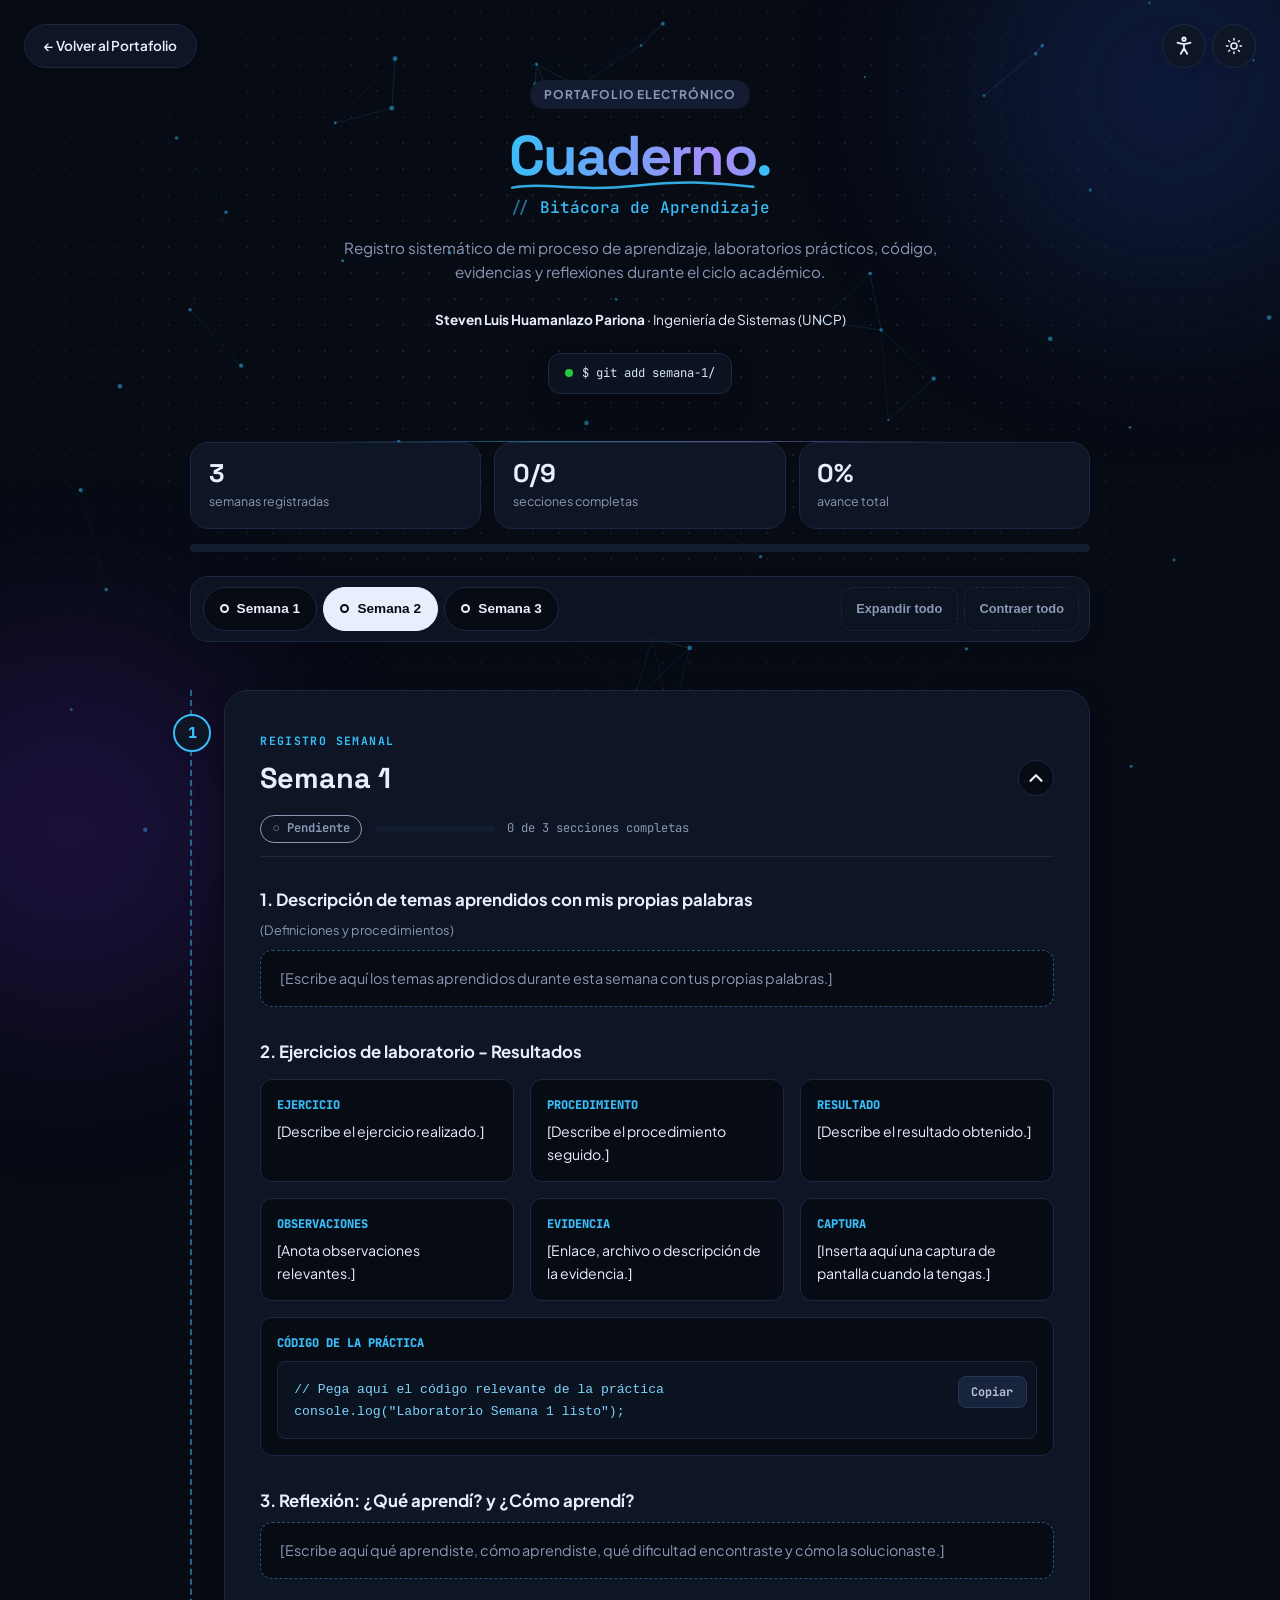
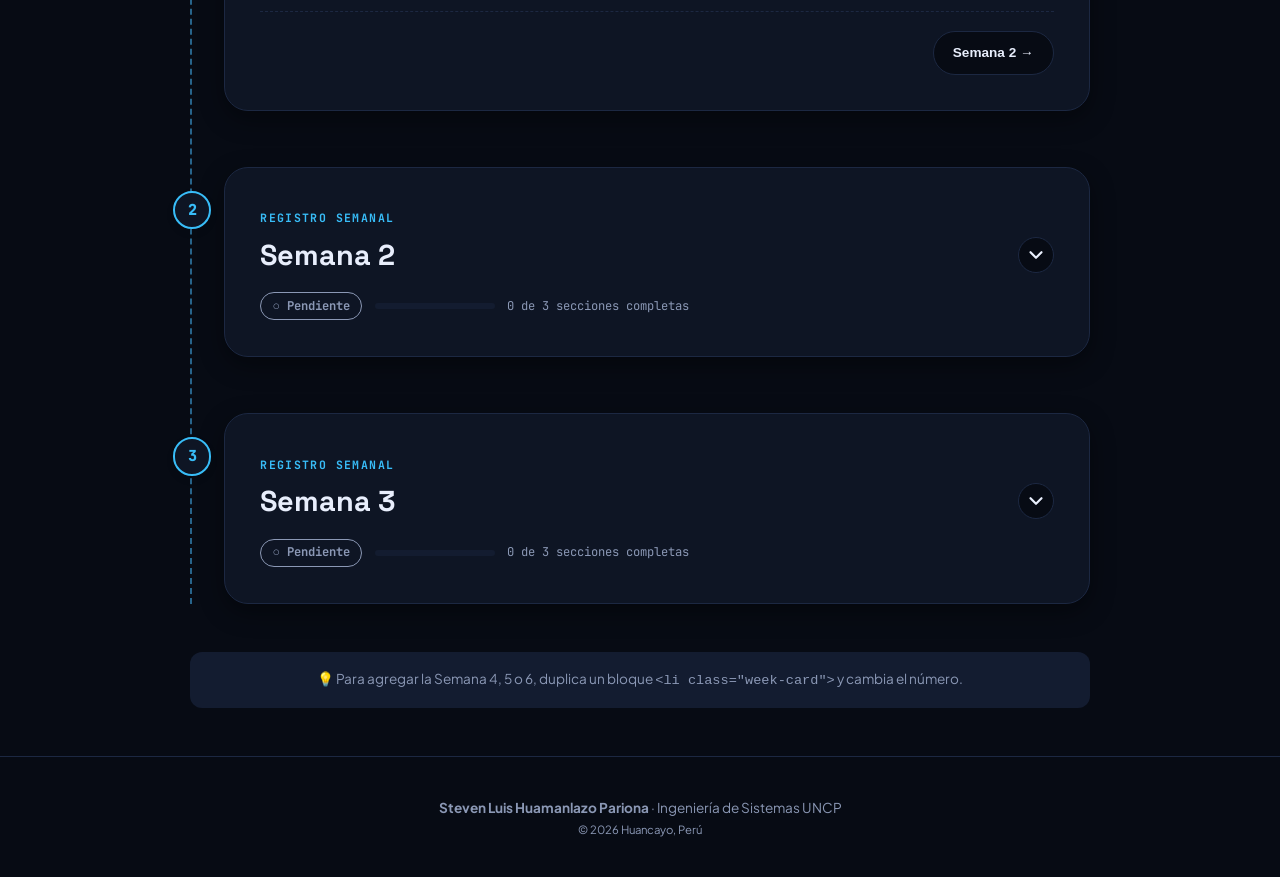
==== cuaderno.html @ 5f28e4ea "Agrego portafolio electrónico" ====
<!DOCTYPE html>
<html lang="es">
<head>
  <meta charset="UTF-8" />
  <meta name="viewport" content="width=device-width, initial-scale=1.0" />
  <title>Cuaderno de Aprendizaje - Steven Huamanlazo</title>
  <meta name="description" content="Bitácora de aprendizaje de Steven Luis Huamanlazo Pariona: registro semanal de temas, laboratorios y reflexiones." />

  <!-- Fuentes Google -->
  <link rel="preconnect" href="https://fonts.googleapis.com">
  <link rel="preconnect" href="https://fonts.gstatic.com" crossorigin>
  <link href="https://fonts.googleapis.com/css2?family=Caveat:wght@600&family=Playfair+Display:ital,wght@0,600;0,700;1,400&family=Plus+Jakarta+Sans:wght@400;500;600;700;800&display=swap" rel="stylesheet">
  <link href="https://fonts.googleapis.com/css2?family=Space+Grotesk:wght@500;600;700&family=JetBrains+Mono:wght@400;500;700&display=swap" rel="stylesheet">
  <link rel="stylesheet" href="styles-cuaderno.css" />
  <link href="https://fonts.googleapis.com/css2?family=Atkinson+Hyperlegible:wght@400;700&display=swap" rel="stylesheet">
  <link rel="stylesheet" href="cuaderno-tech.css" />
  <link rel="stylesheet" href="cuaderno-semanas.css" />
  <script>
    /* Aplica tema y preferencias de accesibilidad guardadas antes de pintar */
    (function () {
      var d = document.documentElement;
      var g = function (k) { try { return localStorage.getItem(k); } catch (e) { return null; } };
      d.setAttribute("data-theme", g("theme") || "dark");
      var m = g("a11y-motion"); if (m) d.setAttribute("data-motion", m);
      if (g("a11y-contrast") === "high") d.setAttribute("data-contrast", "high");
      if (g("a11y-font") === "legible") d.setAttribute("data-font", "legible");
      var s = g("a11y-size"); if (s) d.style.fontSize = s + "%";
    })();
  </script>
</head>
<body>
  <a class="skip-link" href="#contenido">Saltar al contenido</a>
  <!-- Fondo animado: red de nodos + cuadrícula + luces -->
  <canvas class="net-canvas" id="net-canvas" aria-hidden="true"></canvas>
  <div class="bg-grid" aria-hidden="true"></div>
  <div class="bg-glow bg-glow-1" aria-hidden="true"></div>
  <div class="bg-glow bg-glow-2" aria-hidden="true"></div>

  <!-- Barra de progreso -->
  <div class="scroll-progress" id="scroll-progress" role="progressbar" aria-label="Progreso de lectura" aria-valuemin="0" aria-valuemax="100" aria-valuenow="0"></div>

  <!-- Botón flotante volver -->
  <a class="back-float" href="index.html">← Volver al Portafolio</a>

  <!-- Botón modo oscuro -->
  <button class="theme-toggle" id="theme-toggle" type="button" aria-label="Modo oscuro" aria-pressed="false" title="Cambiar a modo oscuro">
    <svg class="i-moon" viewBox="0 0 24 24" fill="none" stroke="currentColor" stroke-width="2" stroke-linecap="round" stroke-linejoin="round" aria-hidden="true"><path d="M21 12.8A9 9 0 1 1 11.2 3a7 7 0 0 0 9.8 9.8z"/></svg>
    <svg class="i-sun" viewBox="0 0 24 24" fill="none" stroke="currentColor" stroke-width="2" stroke-linecap="round" stroke-linejoin="round" aria-hidden="true"><circle cx="12" cy="12" r="4"/><path d="M12 2v2M12 20v2M4.9 4.9l1.4 1.4M17.7 17.7l1.4 1.4M2 12h2M20 12h2M4.9 19.1l1.4-1.4M17.7 6.3l1.4-1.4"/></svg>
  </button>

  <!-- Encabezado del Cuaderno -->
  <header class="notebook-hero">
    <div class="wrap">
      <span class="badge-pill">PORTAFOLIO ELECTRÓNICO</span>
      <h1 class="hero-title" aria-label="Cuaderno">
        <span class="underlined"><span class="nm" data-text="Cuaderno" aria-hidden="true">Cuaderno</span>
          <svg class="squiggle" viewBox="0 0 200 12" preserveAspectRatio="none" aria-hidden="true">
            <path pathLength="1" d="M3 8 C 28 1, 55 13, 100 6 S 168 2, 197 7" fill="none" stroke="currentColor" stroke-width="3" stroke-linecap="round"/>
          </svg>
        </span><span class="dot" aria-hidden="true">.</span>
      </h1>
      <p class="hero-subtitle">Bitácora de Aprendizaje</p>
      <p class="hero-desc">
        Registro sistemático de mi proceso de aprendizaje, laboratorios prácticos, código, evidencias y reflexiones durante el ciclo académico.
      </p>
      <div class="author-tag">
        <strong>Steven Luis Huamanlazo Pariona</strong> · Ingeniería de Sistemas (UNCP)
      </div>
      <div class="dev-toast" aria-hidden="true"><span class="dt-dot"></span><span class="dt-text" id="dev-toast-text"></span></div>
    </div>
  </header>

  <main id="contenido" class="wrap" tabindex="-1">
    <ol class="timeline" aria-label="Registro semanal">

      <!-- Semana 1 -->
      <li class="week-card" id="semana-1">
        <div class="week-marker" aria-hidden="true">1</div>
        <article class="card-body">
          <header class="card-header">
            <span class="week-label">REGISTRO SEMANAL</span>
            <h2>Semana 1</h2>
          </header>

          <section class="section-block">
            <h3>1. Descripción de temas aprendidos con mis propias palabras</h3>
            <p class="hint">(Definiciones y procedimientos)</p>
            <div class="placeholder-box">
              [Escribe aquí los temas aprendidos durante esta semana con tus propias palabras.]
            </div>
          </section>

          <section class="section-block">
            <h3>2. Ejercicios de laboratorio - Resultados</h3>
            <dl class="lab-grid">
              <div class="lab-item"><dt>Ejercicio</dt><dd>[Describe el ejercicio realizado.]</dd></div>
              <div class="lab-item"><dt>Procedimiento</dt><dd>[Describe el procedimiento seguido.]</dd></div>
              <div class="lab-item"><dt>Resultado</dt><dd>[Describe el resultado obtenido.]</dd></div>
              <div class="lab-item"><dt>Observaciones</dt><dd>[Anota observaciones relevantes.]</dd></div>
              <div class="lab-item"><dt>Evidencia</dt><dd>[Enlace, archivo o descripción de la evidencia.]</dd></div>
              <div class="lab-item"><dt>Captura</dt><dd>[Inserta aquí una captura de pantalla cuando la tengas.]</dd></div>
              <div class="lab-item span-full">
                <dt>Código de la Práctica</dt>
                <dd>
<pre><code>// Pega aquí el código relevante de la práctica
console.log("Laboratorio Semana 1 listo");</code></pre>
                </dd>
              </div>
            </dl>
          </section>

          <section class="section-block">
            <h3>3. Reflexión: ¿Qué aprendí? y ¿Cómo aprendí?</h3>
            <div class="placeholder-box">
              [Escribe aquí qué aprendiste, cómo aprendiste, qué dificultad encontraste y cómo la solucionaste.]
            </div>
          </section>
        </article>
      </li>

      <!-- Semana 2 -->
      <li class="week-card" id="semana-2">
        <div class="week-marker" aria-hidden="true">2</div>
        <article class="card-body">
          <header class="card-header">
            <span class="week-label">REGISTRO SEMANAL</span>
            <h2>Semana 2</h2>
          </header>

          <section class="section-block">
            <h3>1. Descripción de temas aprendidos con mis propias palabras</h3>
            <p class="hint">(Definiciones y procedimientos)</p>
            <div class="placeholder-box">
              [Escribe aquí los temas aprendidos durante esta semana con tus propias palabras.]
            </div>
          </section>

          <section class="section-block">
            <h3>2. Ejercicios de laboratorio - Resultados</h3>
            <dl class="lab-grid">
              <div class="lab-item"><dt>Ejercicio</dt><dd>[Describe el ejercicio realizado.]</dd></div>
              <div class="lab-item"><dt>Procedimiento</dt><dd>[Describe el procedimiento seguido.]</dd></div>
              <div class="lab-item"><dt>Resultado</dt><dd>[Describe el resultado obtenido.]</dd></div>
              <div class="lab-item"><dt>Observaciones</dt><dd>[Anota observaciones relevantes.]</dd></div>
              <div class="lab-item"><dt>Evidencia</dt><dd>[Enlace, archivo o descripción de la evidencia.]</dd></div>
              <div class="lab-item"><dt>Captura</dt><dd>[Inserta aquí una captura de pantalla cuando la tengas.]</dd></div>
              <div class="lab-item span-full">
                <dt>Código de la Práctica</dt>
                <dd>
<pre><code>// Pega aquí el código relevante de la práctica</code></pre>
                </dd>
              </div>
            </dl>
          </section>

          <section class="section-block">
            <h3>3. Reflexión: ¿Qué aprendí? y ¿Cómo aprendí?</h3>
            <div class="placeholder-box">
              [Escribe aquí qué aprendiste, cómo aprendiste, qué dificultad encontraste y cómo la solucionaste.]
            </div>
          </section>
        </article>
      </li>

      <!-- Semana 3 -->
      <li class="week-card" id="semana-3">
        <div class="week-marker" aria-hidden="true">3</div>
        <article class="card-body">
          <header class="card-header">
            <span class="week-label">REGISTRO SEMANAL</span>
            <h2>Semana 3</h2>
          </header>

          <section class="section-block">
            <h3>1. Descripción de temas aprendidos con mis propias palabras</h3>
            <p class="hint">(Definiciones y procedimientos)</p>
            <div class="placeholder-box">
              [Escribe aquí los temas aprendidos durante esta semana con tus propias palabras.]
            </div>
          </section>

          <section class="section-block">
            <h3>2. Ejercicios de laboratorio - Resultados</h3>
            <dl class="lab-grid">
              <div class="lab-item"><dt>Ejercicio</dt><dd>[Describe el ejercicio realizado.]</dd></div>
              <div class="lab-item"><dt>Procedimiento</dt><dd>[Describe el procedimiento seguido.]</dd></div>
              <div class="lab-item"><dt>Resultado</dt><dd>[Describe el resultado obtenido.]</dd></div>
              <div class="lab-item"><dt>Observaciones</dt><dd>[Anota observaciones relevantes.]</dd></div>
              <div class="lab-item"><dt>Evidencia</dt><dd>[Enlace, archivo o descripción de la evidencia.]</dd></div>
              <div class="lab-item"><dt>Captura</dt><dd>[Inserta aquí una captura de pantalla cuando la tengas.]</dd></div>
              <div class="lab-item span-full">
                <dt>Código de la Práctica</dt>
                <dd>
<pre><code>// Pega aquí el código relevante de la práctica</code></pre>
                </dd>
              </div>
            </dl>
          </section>

          <section class="section-block">
            <h3>3. Reflexión: ¿Qué aprendí? y ¿Cómo aprendí?</h3>
            <div class="placeholder-box">
              [Escribe aquí qué aprendiste, cómo aprendiste, qué dificultad encontraste y cómo la solucionaste.]
            </div>
          </section>
        </article>
      </li>

    </ol>

    <div class="add-note text-center">
      💡 Para agregar la Semana 4, 5 o 6, duplica un bloque <code>&lt;li class="week-card"&gt;</code> y cambia el número.
    </div>
  </main>

  <footer class="site-footer text-center">
    <div class="wrap">
      <p><strong>Steven Luis Huamanlazo Pariona</strong> · Ingeniería de Sistemas UNCP</p>
      <small>© 2026 Huancayo, Perú</small>
    </div>
  </footer>

  <script src="script-cuaderno.js"></script>
  <script src="cuaderno-extras.js"></script>
  <script src="cuaderno-semanas.js"></script>
</body>
</html>
---- styles-cuaderno.css ----
/* ===================================================
   CUADERNO DE APRENDIZAJE - PALETA CÁLIDA Y AESTHETIC
   =================================================== */

:root {
  --bg-crema: #f6f3ed;
  --card-bg: #ffffff;
  --card-subtle: #f0ebe1;
  --text-dark: #1a1918;
  --text-muted: #6e6d6a;
  --accent-amber: #d97706;
  --border-color: #e5e0d8;

  --font-serif: 'Playfair Display', Georgia, serif;
  --font-sans: 'Plus Jakarta Sans', sans-serif;
  --font-hand: 'Caveat', cursive;

  --radius-card: 24px;
  --radius-pill: 999px;
}

*, *::before, *::after { box-sizing: border-box; margin: 0; padding: 0; }

html { scroll-behavior: smooth; }

body {
  font-family: var(--font-sans);
  background-color: var(--bg-crema);
  color: var(--text-dark);
  line-height: 1.6;
  -webkit-font-smoothing: antialiased;
}

:focus-visible { outline: 2px solid var(--accent-amber); outline-offset: 3px; border-radius: 6px; }

.wrap { width: min(900px, calc(100% - 3rem)); margin-inline: auto; }
.text-center { text-align: center; }

/* Barra de progreso de lectura */
.scroll-progress {
  position: fixed; top: 0; left: 0; height: 4px; width: 0%;
  background: var(--accent-amber); z-index: 1000; transition: width 0.1s ease-out;
}

/* Botón flotante regresar */
.back-float {
  position: fixed; top: 1.5rem; left: 1.5rem; z-index: 900;
  background: var(--card-bg); color: var(--text-dark);
  padding: 0.6rem 1.2rem; border-radius: var(--radius-pill);
  font-size: 0.85rem; font-weight: 600; text-decoration: none;
  border: 1px solid var(--border-color); box-shadow: 0 4px 12px rgba(0, 0, 0, 0.04);
  transition: all 0.3s ease;
}
.back-float:hover { background: var(--text-dark); color: #ffffff; transform: translateY(-2px); }

/* Hero */
.notebook-hero { padding: 5rem 0 3rem; text-align: center; }

.badge-pill {
  background: var(--card-subtle); padding: 0.3rem 0.9rem; border-radius: var(--radius-pill);
  font-size: 0.75rem; font-weight: 700; color: var(--text-muted);
  display: inline-block; margin-bottom: 1rem; letter-spacing: 0.08em;
}

.hero-title { font-family: var(--font-serif); font-size: clamp(2.6rem, 7vw, 3.5rem); line-height: 1.1; margin-bottom: 0.5rem; }
.hero-title span { color: var(--accent-amber); }

.hero-subtitle { font-family: var(--font-serif); font-size: 1.3rem; font-style: italic; color: var(--accent-amber); margin-bottom: 1rem; }
.hero-desc { color: var(--text-muted); font-size: 0.95rem; max-width: 600px; margin: 0 auto 1.5rem; }
.author-tag { font-size: 0.85rem; color: var(--text-dark); }

/* Timeline */
.timeline {
  list-style: none; margin: 3rem 0; padding-left: 2rem;
  border-left: 2px dashed var(--border-color);
  display: flex; flex-direction: column; gap: 3.5rem;
}

/* Animación Scroll / Fade In */
.week-card { position: relative; opacity: 0; transform: translateY(30px); transition: opacity 0.6s ease, transform 0.6s ease; }
.week-card.is-visible { opacity: 1; transform: translateY(0); }

.week-marker {
  position: absolute; left: -3.2rem; top: 1.5rem; width: 2.4rem; height: 2.4rem;
  border-radius: 50%; background: var(--card-bg); border: 2px solid var(--accent-amber);
  color: var(--accent-amber); display: grid; place-items: center;
  font-weight: 800; font-size: 0.95rem; box-shadow: 0 4px 10px rgba(0, 0, 0, 0.05);
}

.card-body {
  background: var(--card-bg); border-radius: var(--radius-card); padding: 2.2rem;
  box-shadow: 0 8px 20px rgba(0, 0, 0, 0.03); border: 1px solid var(--border-color);
}

.card-header { border-bottom: 1px solid var(--border-color); padding-bottom: 0.8rem; margin-bottom: 1.5rem; }
.week-label { font-size: 0.72rem; letter-spacing: 0.12em; font-weight: 700; color: var(--accent-amber); }
.card-header h2 { font-family: var(--font-serif); font-size: 1.8rem; }

/* Bloques de la Semana */
.section-block { margin-bottom: 2rem; }
.section-block:last-child { margin-bottom: 0; }
.section-block h3 { font-size: 1.05rem; font-weight: 700; margin-bottom: 0.4rem; }
.hint { font-size: 0.8rem; color: var(--text-muted); margin-bottom: 0.6rem; }

.placeholder-box {
  background: var(--bg-crema); padding: 1rem 1.2rem; border-radius: 12px;
  font-size: 0.9rem; color: var(--text-muted); border: 1px dashed var(--border-color);
}

/* Grilla de Laboratorios */
.lab-grid { display: grid; grid-template-columns: repeat(auto-fit, minmax(220px, 1fr)); gap: 1rem; margin-top: 0.8rem; }
.lab-item { background: var(--bg-crema); padding: 1rem; border-radius: 12px; border: 1px solid var(--border-color); }
.lab-item.span-full { grid-column: 1 / -1; }

dt { font-size: 0.75rem; font-weight: 800; text-transform: uppercase; color: var(--accent-amber); margin-bottom: 0.3rem; }
dd { font-size: 0.88rem; color: var(--text-dark); }

pre {
  background: #1e1e1e; color: #38bdf8; padding: 1rem; border-radius: 8px;
  overflow-x: auto; font-family: 'Consolas', 'Courier New', monospace;
  font-size: 0.82rem; margin-top: 0.5rem;
}

.add-note { font-size: 0.85rem; color: var(--text-muted); margin: 3rem 0; background: var(--card-subtle); padding: 1rem; border-radius: 12px; }

/* Footer */
.site-footer { padding: 2.5rem 0; border-top: 1px solid var(--border-color); color: var(--text-muted); font-size: 0.85rem; }

@media (prefers-reduced-motion: reduce) {
  html { scroll-behavior: auto; }
  .week-card { opacity: 1; transform: none; transition: none; }
}

/* Responsive */
@media (max-width: 768px) {
  .timeline { padding-left: 1.5rem; }
  .card-body { padding: 1.5rem 1.2rem; }
  .week-marker { left: -2.3rem; width: 2rem; height: 2rem; font-size: 0.8rem; }
  .back-float { top: auto; bottom: 1.5rem; left: 50%; transform: translateX(-50%); }
  .back-float:hover { transform: translateX(-50%) translateY(-2px); }
}
---- cuaderno-tech.css ----
/* ==========================================================================
   CUADERNO — estilo tecnológico, modo oscuro y fondos animados
   Se carga DESPUÉS de styles-cuaderno.css
   ========================================================================== */

/* ---------- Variables: modo claro ---------- */
:root {
  --font-serif: 'Space Grotesk', system-ui, sans-serif;
  --font-mono: 'JetBrains Mono', 'Consolas', 'Courier New', monospace;

  --bg-crema: #edf1f7;
  --card-bg: #ffffff;
  --card-subtle: #e4eaf3;
  --text-dark: #0a1020;
  --text-muted: #566179;
  --accent-amber: #2563eb;
  --accent-2: #7c3aed;
  --border-color: #d8e0ec;
  --net-rgb: 37, 99, 235;
  --net-rgb2: 124, 58, 237;
}

/* ---------- Variables: modo oscuro ---------- */
html[data-theme="dark"] {
  color-scheme: dark;
  --bg-crema: #070b14;
  --card-bg: #0e1524;
  --card-subtle: #131c30;
  --text-dark: #e8eefc;
  --text-muted: #8b98b5;
  --accent-amber: #38bdf8;
  --accent-2: #a78bfa;
  --border-color: #1c2842;
  --net-rgb: 56, 189, 248;
  --net-rgb2: 167, 139, 250;
}

html.theme-anim *, html.theme-anim *::before, html.theme-anim *::after {
  transition: background-color 0.4s ease, color 0.4s ease, border-color 0.4s ease !important;
}

/* ---------- Capas: fondo detrás, contenido encima ---------- */
.notebook-hero, main, .site-footer { position: relative; z-index: 1; }

.net-canvas {
  position: fixed; inset: 0; width: 100vw; height: 100vh; z-index: 0; pointer-events: none;
}
.bg-grid {
  position: fixed; inset: 0; z-index: 0; pointer-events: none;
  background-image: radial-gradient(rgba(20, 40, 90, 0.14) 1px, transparent 1.3px);
  background-size: 26px 26px;
  -webkit-mask-image: radial-gradient(ellipse 80% 70% at 50% 35%, #000 25%, transparent 90%);
  mask-image: radial-gradient(ellipse 80% 70% at 50% 35%, #000 25%, transparent 90%);
}
html[data-theme="dark"] .bg-grid { background-image: radial-gradient(rgba(130, 175, 255, 0.13) 1px, transparent 1.3px); }

.bg-glow { position: fixed; border-radius: 50%; filter: blur(90px); pointer-events: none; z-index: 0; opacity: 0.5; }
.bg-glow-1 { width: 420px; height: 420px; background: #b9ccff; top: -120px; right: -100px; }
.bg-glow-2 { width: 380px; height: 380px; background: #b6ecff; bottom: -120px; left: -120px; }
html[data-theme="dark"] .bg-glow { opacity: 0.3; }
html[data-theme="dark"] .bg-glow-1 { background: #1d3a8a; }
html[data-theme="dark"] .bg-glow-2 { background: #4c1d95; }

/* ---------- Botón de tema (arriba a la derecha) ---------- */
.theme-toggle {
  position: fixed; top: 1.5rem; right: 1.5rem; z-index: 900;
  width: 42px; height: 42px; border-radius: 50%; cursor: pointer;
  background: var(--card-bg); border: 1px solid var(--border-color); color: var(--text-dark);
  display: grid; place-items: center; box-shadow: 0 4px 12px rgba(0, 0, 0, 0.06);
  transition: transform 0.3s ease;
}
.theme-toggle:hover { transform: rotate(18deg) scale(1.06); }
.theme-toggle svg { width: 18px; height: 18px; }
.theme-toggle .i-sun { display: none; }
html[data-theme="dark"] .theme-toggle .i-sun { display: block; }
html[data-theme="dark"] .theme-toggle .i-moon { display: none; }

/* Botón "volver" legible en ambos temas */
.back-float:hover { background: var(--text-dark); color: var(--bg-crema); }

/* ---------- Encabezado ---------- */
.hero-title { font-weight: 700; letter-spacing: -0.03em; }
.hero-title span { color: inherit; }
.hero-title .dot { color: var(--accent-amber); display: inline-block; animation: dotpulse 1.6s ease-in-out infinite; }
@keyframes dotpulse { 0%, 100% { opacity: 1; transform: scale(1); } 50% { opacity: 0.35; transform: scale(0.8); } }

.hero-subtitle {
  font-family: var(--font-mono); font-style: normal; font-size: 1rem; font-weight: 500;
  color: var(--accent-amber);
}
.hero-subtitle::before { content: "// "; opacity: 0.6; }

.notebook-hero::after {
  content: ""; position: absolute; left: 50%; bottom: 0; width: min(640px, 80%); height: 1px;
  transform: translateX(-50%);
  background: linear-gradient(90deg, transparent, var(--accent-amber), var(--accent-2), transparent);
  opacity: 0.5;
}

/* ---------- Título animado ---------- */
.underlined { position: relative; display: inline-block; }
.squiggle {
  position: absolute; left: 0; bottom: -4px; width: 100%; height: 10px;
  color: var(--accent-amber); opacity: 0.9;
}
.js .squiggle path {
  stroke-dasharray: 1; stroke-dashoffset: 1;
  transition: stroke-dashoffset 0.9s cubic-bezier(0.65, 0, 0.35, 1);
}
.js .squiggle.on path { stroke-dashoffset: 0; }

.nm { display: inline-block; white-space: nowrap; }
html.js:not(.nm-ready) .nm { opacity: 0; }

.hero-title .nm {
  background: linear-gradient(90deg, var(--accent-amber), var(--accent-2), #22d3ee, var(--accent-amber));
  background-size: 250% 100%;
  -webkit-background-clip: text; background-clip: text;
  -webkit-text-fill-color: transparent; color: transparent;
  animation: sweep 5s linear infinite;
}
@keyframes sweep { to { background-position: -250% 0; } }

.nm .scr {
  font-family: var(--font-mono); font-weight: 500; opacity: 0.85;
  -webkit-text-fill-color: currentColor; color: var(--accent-amber);
}

.hero-title.glitch .nm { animation: glitch 0.4s steps(2, end) 1, sweep 5s linear infinite; }
@keyframes glitch {
  0%   { transform: translate(0, 0); text-shadow: none; }
  20%  { transform: translate(-3px, 1px); text-shadow: 3px 0 #22d3ee, -3px 0 #a78bfa; }
  40%  { transform: translate(3px, -1px); text-shadow: -3px 0 #22d3ee, 3px 0 #a78bfa; }
  60%  { transform: translate(-2px, 0); text-shadow: 2px 1px #22d3ee, -2px -1px #a78bfa; }
  80%  { transform: translate(2px, 1px); text-shadow: -2px 0 #22d3ee, 2px 0 #a78bfa; }
  100% { transform: translate(0, 0); text-shadow: none; }
}

/* ---------- Chip de terminal ---------- */
.dev-toast {
  display: inline-flex; align-items: center; gap: 0.6rem; margin-top: 1.4rem;
  background: #0b1220; color: #d7e3f7; padding: 0.6rem 1rem; border-radius: 12px;
  font-family: var(--font-mono); font-size: 0.76rem; white-space: nowrap;
  border: 1px solid #1c2842; box-shadow: 0 14px 30px rgba(0, 0, 0, 0.18);
}
.dev-toast .dt-dot { width: 8px; height: 8px; border-radius: 50%; background: #28c840; animation: pulse 2s ease-out infinite; }
.dev-toast .dt-text { display: inline-block; transition: opacity 0.35s ease, transform 0.35s ease; }
.dev-toast .dt-text.swap { opacity: 0; transform: translateY(6px); }
@keyframes pulse {
  0% { box-shadow: 0 0 0 0 rgba(40, 200, 64, 0.5); }
  70% { box-shadow: 0 0 0 8px rgba(40, 200, 64, 0); }
  100% { box-shadow: 0 0 0 0 rgba(40, 200, 64, 0); }
}

/* ---------- Tarjetas y línea de tiempo ---------- */
.timeline { border-left-color: color-mix(in srgb, var(--accent-amber) 40%, var(--border-color)); }
.card-body { transition: transform 0.3s ease, box-shadow 0.3s ease, border-color 0.3s ease; }
.card-body:hover {
  transform: translateY(-3px); border-color: var(--accent-amber);
  box-shadow: 0 16px 36px color-mix(in srgb, var(--accent-amber) 14%, transparent);
}
html[data-theme="dark"] .card-body { box-shadow: 0 8px 24px rgba(0, 0, 0, 0.4); }

.week-marker { font-family: var(--font-mono); }
.week-card.is-visible .week-marker { animation: ping 1.6s ease-out 1; }
@keyframes ping {
  0% { box-shadow: 0 0 0 0 color-mix(in srgb, var(--accent-amber) 55%, transparent); }
  100% { box-shadow: 0 0 0 16px transparent; }
}

.week-label, dt { font-family: var(--font-mono); }
pre {
  background: #0b1220; color: #7dd3fc; border: 1px solid #1c2842;
  font-family: var(--font-mono);
}
.placeholder-box { border-color: color-mix(in srgb, var(--accent-amber) 30%, var(--border-color)); }

/* ---------- Responsive ---------- */
@media (max-width: 768px) {
  .theme-toggle { top: 1rem; right: 1rem; }
  .back-float { top: auto; }
  .dev-toast { font-size: 0.68rem; }
}

@media (prefers-reduced-motion: reduce) {
  .hero-title .nm, .hero-title.glitch .nm, .hero-title .dot, .week-card.is-visible .week-marker { animation: none; }
  .js .squiggle path { stroke-dashoffset: 0; transition: none; }
  html.js:not(.nm-ready) .nm { opacity: 1; }
}
---- cuaderno-semanas.css ----
/* ==========================================================================
   CUADERNO — semanas dinámicas, panel de accesibilidad, alto contraste
   Se carga DESPUÉS de cuaderno-tech.css
   ========================================================================== */

/* ---------- Utilidades de accesibilidad ---------- */
.sr-only {
  position: absolute; width: 1px; height: 1px; padding: 0; margin: -1px;
  overflow: hidden; clip: rect(0, 0, 0, 0); white-space: nowrap; border: 0;
}

.skip-link {
  position: fixed; left: 1rem; top: -80px; z-index: 2000;
  background: var(--text-dark); color: var(--bg-crema); padding: 0.7rem 1.1rem;
  border-radius: 999px; font-size: 0.9rem; font-weight: 700; text-decoration: none;
  transition: top 0.2s ease;
}
.skip-link:focus { top: 1rem; }

/* Foco claramente visible (WCAG 2.4.7 / 2.4.11) */
:focus-visible {
  outline: 3px solid var(--accent-amber);
  outline-offset: 3px;
  border-radius: 8px;
}
main:focus { outline: none; }

/* Objetivos táctiles cómodos (mín. 44 px) */
.back-float, .theme-toggle, .a11y-toggle { min-height: 44px; }

/* ---------- Botón y panel de accesibilidad ---------- */
.a11y-toggle {
  position: fixed; top: 1.5rem; right: 4.6rem; z-index: 900;
  width: 44px; height: 44px; border-radius: 50%; cursor: pointer;
  background: var(--card-bg); border: 1px solid var(--border-color); color: var(--text-dark);
  display: grid; place-items: center; box-shadow: 0 4px 12px rgba(0, 0, 0, 0.06);
  transition: transform 0.3s ease;
}
.a11y-toggle:hover { transform: scale(1.08); }
.a11y-toggle svg { width: 22px; height: 22px; }
.a11y-toggle[aria-expanded="true"] { background: var(--text-dark); color: var(--bg-crema); }
.theme-toggle { width: 44px; height: 44px; }

.a11y-panel {
  position: fixed; top: 4.8rem; right: 1.5rem; z-index: 950;
  width: min(330px, calc(100vw - 2rem)); padding: 1.2rem;
  background: var(--card-bg); color: var(--text-dark);
  border: 1px solid var(--border-color); border-radius: 20px;
  box-shadow: 0 24px 60px rgba(0, 0, 0, 0.25);
  display: flex; flex-direction: column; gap: 0.8rem;
}
.a11y-panel[hidden] { display: none; }
.a11y-title { font-size: 1.05rem; margin-bottom: 0.1rem; }
.a11y-row { display: flex; align-items: center; justify-content: space-between; gap: 0.8rem; }
.a11y-label { font-size: 0.88rem; font-weight: 700; }
.a11y-size { display: inline-flex; align-items: center; gap: 0.4rem; }
.a11y-size button {
  min-width: 44px; min-height: 44px; border-radius: 12px; cursor: pointer;
  background: var(--bg-crema); color: var(--text-dark); border: 1px solid var(--border-color);
  font-weight: 800; font-size: 0.95rem;
}
.a11y-size button:hover:not(:disabled) { border-color: var(--accent-amber); }
.a11y-size button:disabled { opacity: 0.4; cursor: not-allowed; }
.a11y-size output { min-width: 3.2rem; text-align: center; font-family: var(--font-mono); font-size: 0.85rem; }

.a11y-switch {
  display: flex; align-items: center; justify-content: space-between; gap: 1rem;
  width: 100%; min-height: 56px; padding: 0.6rem 0.8rem; text-align: left; cursor: pointer;
  background: var(--bg-crema); color: var(--text-dark);
  border: 1px solid var(--border-color); border-radius: 14px;
}
.a11y-switch:hover { border-color: var(--accent-amber); }
.sw-text strong { display: block; font-size: 0.88rem; }
.sw-text small { display: block; font-size: 0.74rem; color: var(--text-muted); line-height: 1.3; }
.sw-track {
  flex: 0 0 46px; height: 26px; border-radius: 999px; padding: 3px;
  background: var(--border-color); transition: background 0.25s ease;
  border: 1px solid var(--text-muted);
}
.sw-track i { display: block; width: 18px; height: 18px; border-radius: 50%; background: var(--text-dark); transition: transform 0.25s ease; }
.a11y-switch[aria-checked="true"] .sw-track { background: var(--accent-amber); border-color: var(--accent-amber); }
.a11y-switch[aria-checked="true"] .sw-track i { transform: translateX(20px); background: #ffffff; }

.a11y-reset {
  min-height: 44px; border-radius: 12px; cursor: pointer; font-weight: 700; font-size: 0.85rem;
  background: transparent; color: var(--text-dark); border: 1px dashed var(--text-muted);
}
.a11y-reset:hover { border-color: var(--accent-amber); color: var(--accent-amber); }

/* ---------- Resumen del cuaderno ---------- */
.notebook-summary { margin: 0 0 1.5rem; }
.sum-stats { display: grid; grid-template-columns: repeat(3, 1fr); gap: 0.8rem; }
.sum-card {
  background: var(--card-bg); border: 1px solid var(--border-color); border-radius: 18px;
  padding: 1rem 1.1rem; text-align: left;
}
.sum-card strong { display: block; font-size: 1.6rem; line-height: 1.1; font-family: var(--font-serif); }
.sum-card span { font-size: 0.78rem; color: var(--text-muted); }
.sum-bar { margin-top: 0.9rem; height: 8px; border-radius: 999px; background: var(--card-subtle); overflow: hidden; }
.sum-bar i {
  display: block; height: 100%; border-radius: 999px;
  background: linear-gradient(90deg, var(--accent-amber), var(--accent-2));
  transition: width 0.8s ease;
}

/* ---------- Navegación de semanas (pegajosa) ---------- */
.week-nav {
  position: sticky; top: 4.6rem; z-index: 800; margin-bottom: 1.4rem;
  display: flex; align-items: center; gap: 0.8rem; flex-wrap: wrap;
  padding: 0.5rem 0.6rem; border-radius: 18px;
  background: color-mix(in srgb, var(--card-bg) 88%, transparent);
  backdrop-filter: blur(12px); -webkit-backdrop-filter: blur(12px);
  border: 1px solid var(--border-color); box-shadow: 0 8px 24px rgba(0, 0, 0, 0.06);
}
.wn-list { display: flex; gap: 0.4rem; overflow-x: auto; flex: 1 1 240px; scrollbar-width: none; padding: 2px; }
.wn-list::-webkit-scrollbar { display: none; }
.wn-chip {
  display: inline-flex; align-items: center; gap: 0.5rem; white-space: nowrap;
  min-height: 44px; padding: 0 1rem; border-radius: 999px; cursor: pointer;
  background: var(--bg-crema); color: var(--text-dark); font-weight: 600; font-size: 0.85rem;
  border: 1px solid var(--border-color); transition: all 0.25s ease;
}
.wn-chip:hover { border-color: var(--accent-amber); }
.wn-chip[aria-current="true"] { background: var(--text-dark); color: var(--bg-crema); border-color: var(--text-dark); }
.wn-dot { width: 9px; height: 9px; border-radius: 50%; border: 2px solid currentColor; flex-shrink: 0; }
.wn-dot.is-done { background: currentColor; }
.wn-dot.is-progress { background: linear-gradient(90deg, currentColor 50%, transparent 50%); }

.wn-tools { display: flex; gap: 0.4rem; }
.wn-tool {
  min-height: 44px; padding: 0 0.9rem; border-radius: 12px; cursor: pointer;
  background: transparent; color: var(--text-muted); font-size: 0.8rem; font-weight: 700;
  border: 1px dashed var(--border-color);
}
.wn-tool:hover { color: var(--accent-amber); border-color: var(--accent-amber); }

/* ---------- Tarjeta de semana colapsable ---------- */
.week-card { scroll-margin-top: 9rem; }

.card-header { position: relative; }
.card-header h2 { margin: 0; }

.week-toggle {
  display: flex; align-items: center; justify-content: space-between; gap: 1rem; width: 100%;
  background: none; border: 0; padding: 0.2rem 0; margin: 0; cursor: pointer;
  font: inherit; color: inherit; text-align: left; letter-spacing: inherit;
}
/* Toda la cabecera es clicable */
.week-toggle::before { content: ""; position: absolute; inset: -0.4rem -0.6rem; border-radius: 16px; }
.week-toggle:focus-visible { outline: none; }
.week-toggle:focus-visible::before { outline: 3px solid var(--accent-amber); outline-offset: 2px; }

.wt-chev {
  flex-shrink: 0; width: 36px; height: 36px; padding: 6px; border-radius: 50%;
  background: var(--bg-crema); border: 1px solid var(--border-color); color: var(--text-dark);
  transition: transform 0.35s ease, background 0.25s ease;
}
.week-toggle:hover .wt-chev { background: var(--card-subtle); }
.week-toggle[aria-expanded="true"] .wt-chev { transform: rotate(180deg); }

.week-meta {
  display: flex; align-items: center; flex-wrap: wrap; gap: 0.8rem; margin-top: 0.7rem;
  font-family: var(--font-mono); font-size: 0.76rem; color: var(--text-muted);
}
.status-chip {
  display: inline-flex; align-items: center; padding: 0.2rem 0.7rem; border-radius: 999px;
  font-weight: 700; border: 1px solid currentColor;
}
.status-chip.is-pending { color: var(--text-muted); }
.status-chip.is-progress { color: var(--accent-amber); }
.status-chip.is-done { color: #15803d; }
html[data-theme="dark"] .status-chip.is-done { color: #4ade80; }

.wp-bar { flex: 0 0 120px; height: 6px; border-radius: 999px; background: var(--card-subtle); overflow: hidden; }
.wp-bar i {
  display: block; height: 100%; border-radius: 999px;
  background: linear-gradient(90deg, var(--accent-amber), var(--accent-2)); transition: width 0.6s ease;
}

/* Colapso animado sin saltos */
.week-panel { display: grid; grid-template-rows: 1fr; transition: grid-template-rows 0.45s ease; }
.week-panel-inner { min-height: 0; overflow: hidden; }
.week-card.collapsed .week-panel { grid-template-rows: 0fr; }
.week-card.collapsed .week-panel-inner { visibility: hidden; transition: visibility 0s 0.45s; }

.week-card.collapsed .card-header { border-bottom-color: transparent; padding-bottom: 0; margin-bottom: 0; }
.card-header { transition: padding 0.3s ease, margin 0.3s ease, border-color 0.3s ease; }

.week-card .week-panel-inner > .section-block:first-child { margin-top: 0.4rem; }

/* Paginador de semanas */
.week-pager {
  display: flex; justify-content: space-between; gap: 0.8rem; flex-wrap: wrap;
  margin-top: 2rem; padding-top: 1.2rem; border-top: 1px dashed var(--border-color);
}
.pager-btn {
  min-height: 44px; padding: 0 1.2rem; border-radius: 999px; cursor: pointer;
  background: var(--bg-crema); color: var(--text-dark); font-weight: 700; font-size: 0.85rem;
  border: 1px solid var(--border-color); transition: all 0.25s ease;
}
.pager-btn:hover { background: var(--text-dark); color: var(--bg-crema); border-color: var(--text-dark); }
.pager-next { margin-left: auto; }

/* ---------- Código con botón copiar ---------- */
.code-wrap { position: relative; }
.copy-btn {
  position: absolute; top: 0.9rem; right: 0.6rem; min-height: 32px; padding: 0 0.8rem;
  border-radius: 8px; cursor: pointer; font-size: 0.74rem; font-weight: 700; font-family: var(--font-mono);
  background: #1c2842; color: #d7e3f7; border: 1px solid #2c3d63;
  opacity: 0.85; transition: opacity 0.2s ease, background 0.2s ease;
}
.copy-btn:hover, .copy-btn:focus-visible { opacity: 1; background: #2c3d63; }
.code-wrap pre { padding-right: 5.5rem; }

/* ==========================================================================
   OPCIONES DEL PANEL
   ========================================================================== */

/* Fuente legible */
html[data-font="legible"] {
  --font-serif: 'Atkinson Hyperlegible', 'Space Grotesk', system-ui, sans-serif;
  --font-sans: 'Atkinson Hyperlegible', system-ui, sans-serif;
}
html[data-font="legible"] body { letter-spacing: 0.01em; line-height: 1.75; }

/* Pausar animaciones */
html[data-motion="reduce"] *, html[data-motion="reduce"] *::before, html[data-motion="reduce"] *::after {
  animation: none !important; transition: none !important; scroll-behavior: auto !important;
}
html[data-motion="reduce"] .week-card { opacity: 1; transform: none; }
html[data-motion="reduce"].js .squiggle path { stroke-dashoffset: 0; }
html[data-motion="reduce"] .hero-title .nm { color: var(--accent-amber); -webkit-text-fill-color: currentColor; background: none; }

/* Alto contraste — claro */
html[data-contrast="high"]:not([data-theme="dark"]) {
  --bg-crema: #ffffff;
  --card-bg: #ffffff;
  --card-subtle: #f1f1f1;
  --text-dark: #000000;
  --text-muted: #1a1a1a;
  --accent-amber: #0a3fd0;
  --accent-2: #5b21b6;
  --border-color: #000000;
}
/* Alto contraste — oscuro */
html[data-theme="dark"][data-contrast="high"] {
  --bg-crema: #000000;
  --card-bg: #000000;
  --card-subtle: #0d0d0d;
  --text-dark: #ffffff;
  --text-muted: #f0f0f0;
  --accent-amber: #7dd3fc;
  --accent-2: #d8b4fe;
  --border-color: #ffffff;
}
html[data-contrast="high"] .net-canvas,
html[data-contrast="high"] .bg-grid,
html[data-contrast="high"] .bg-glow,
html[data-contrast="high"] .notebook-hero::after { display: none; }
html[data-contrast="high"] .card-body,
html[data-contrast="high"] .lab-item,
html[data-contrast="high"] .placeholder-box,
html[data-contrast="high"] .sum-card,
html[data-contrast="high"] .week-nav,
html[data-contrast="high"] .a11y-panel { border-width: 2px; }
html[data-contrast="high"] .hero-title .nm {
  background: none; -webkit-text-fill-color: currentColor; color: var(--accent-amber);
}
html[data-contrast="high"] .week-nav { background: var(--card-bg); backdrop-filter: none; }

/* ---------- Responsive ---------- */
@media (max-width: 768px) {
  .a11y-toggle { top: 1rem; right: 4rem; }
  .a11y-panel { top: 4.4rem; right: 1rem; }
  .week-nav { top: 4.4rem; }
  .sum-stats { grid-template-columns: 1fr; }
  .wn-tools { width: 100%; }
  .wn-tool { flex: 1; }
  .wp-bar { flex-basis: 80px; }
}

/* ---------- Impresión: todo expandido y sin adornos ---------- */
@media print {
  .net-canvas, .bg-grid, .bg-glow, .back-float, .theme-toggle, .a11y-toggle, .a11y-panel,
  .week-nav, .week-pager, .copy-btn, .scroll-progress, .dev-toast, .wt-chev { display: none !important; }
  body { background: #ffffff !important; color: #000000 !important; }
  .week-panel { grid-template-rows: 1fr !important; }
  .week-panel-inner { visibility: visible !important; overflow: visible !important; }
  .card-body { box-shadow: none !important; break-inside: avoid-page; }
  .week-card { opacity: 1 !important; transform: none !important; }
}
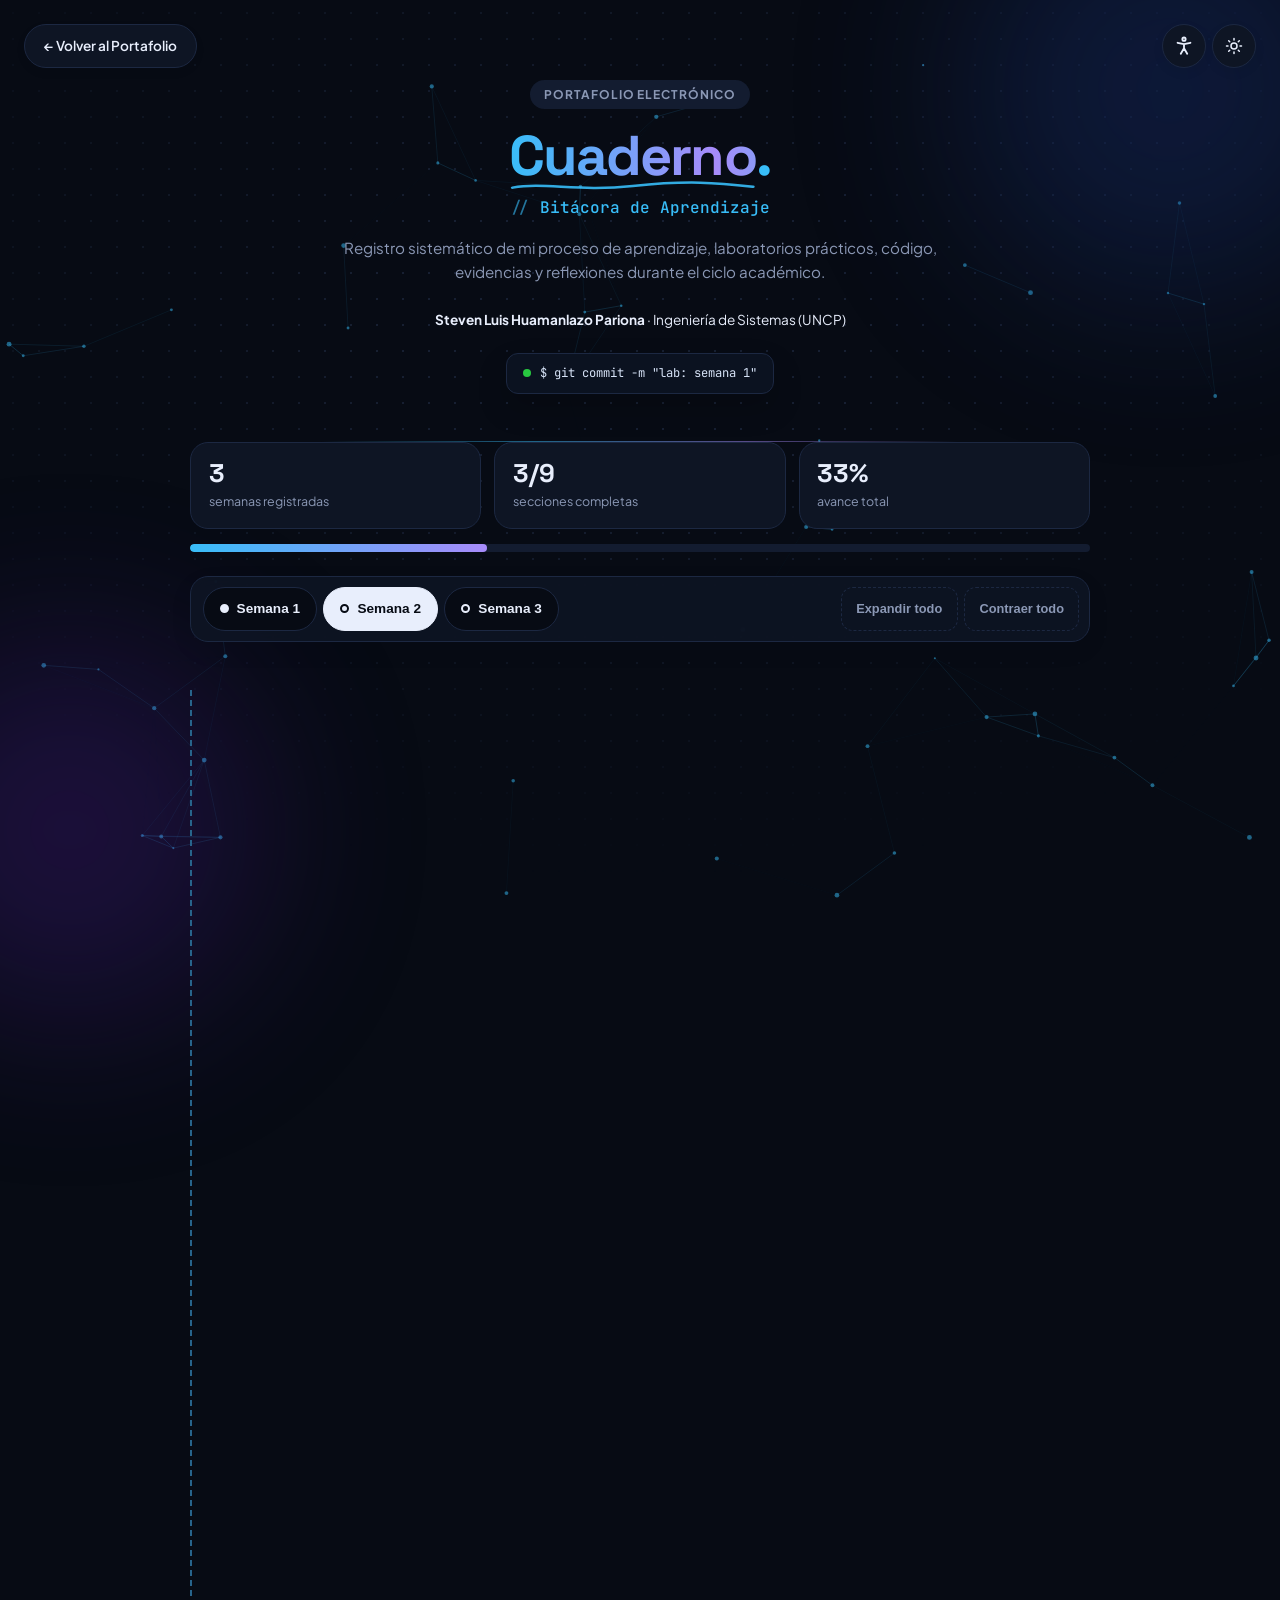
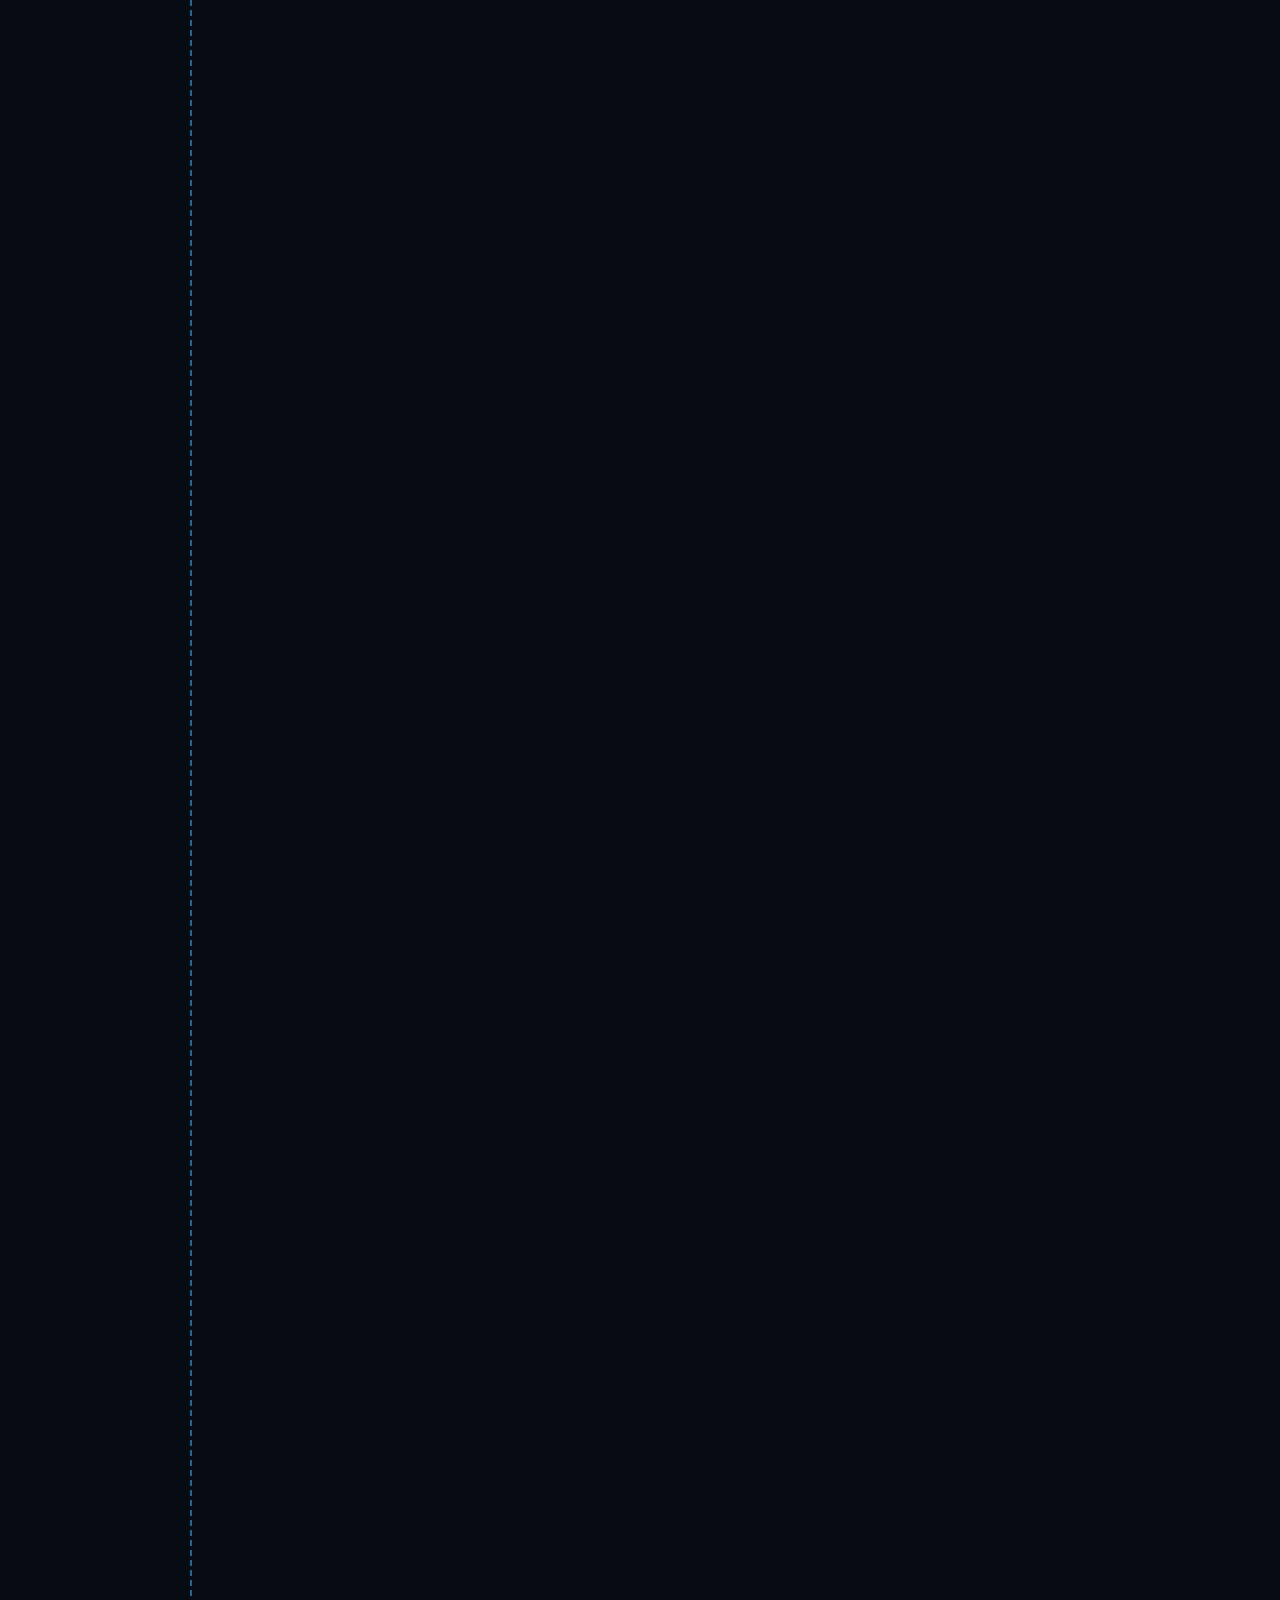
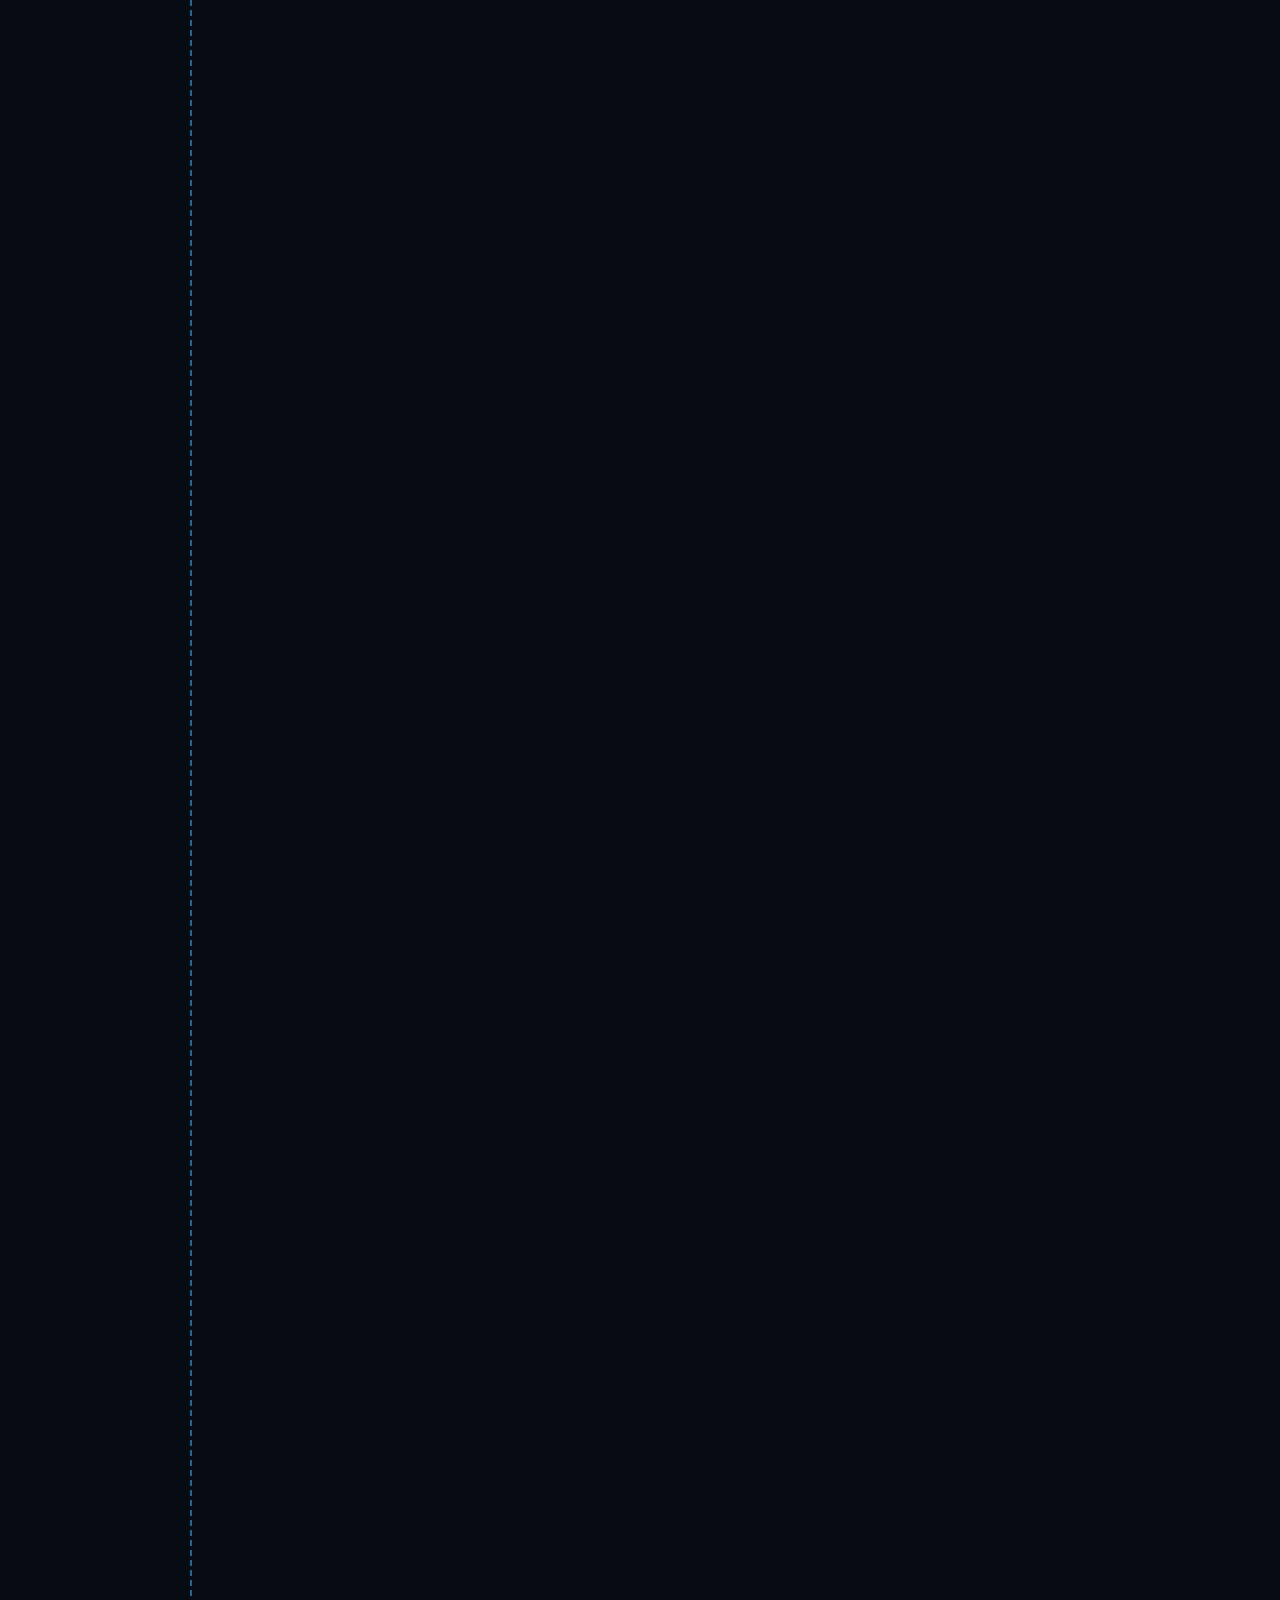
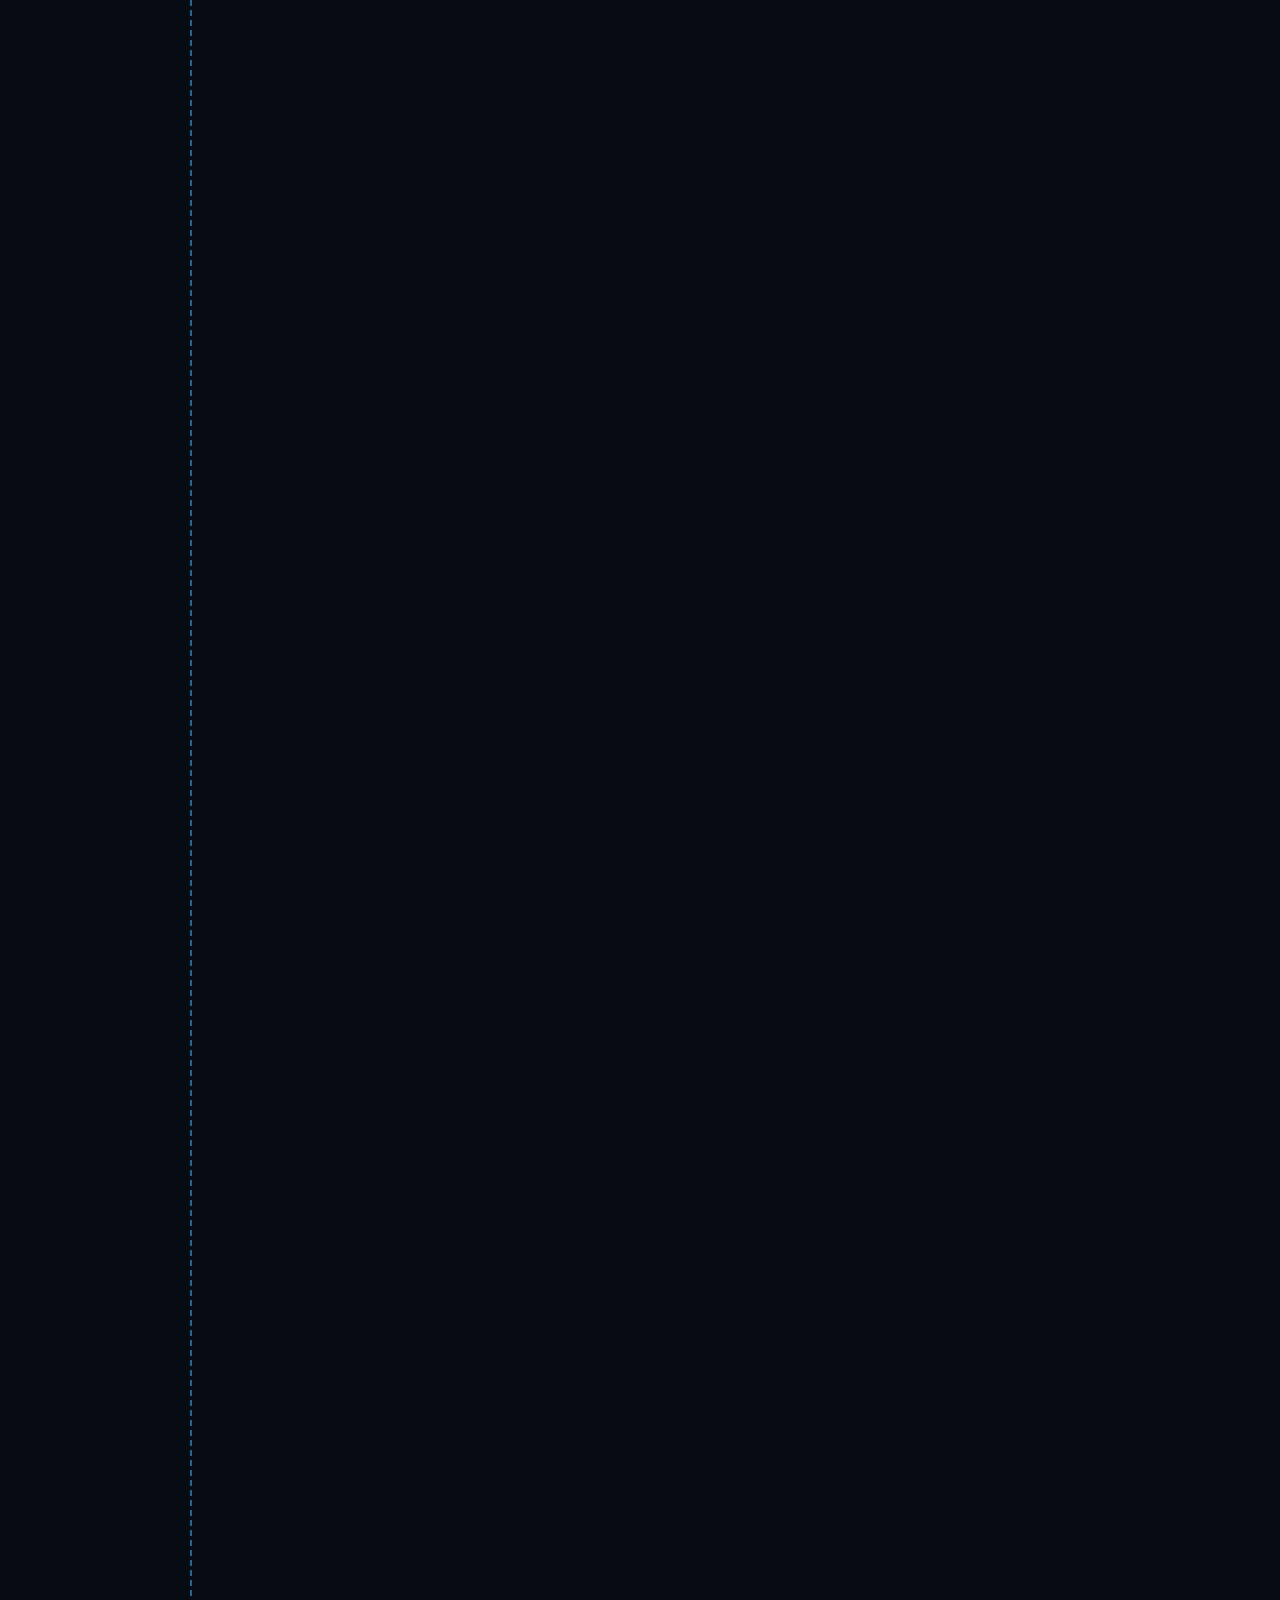
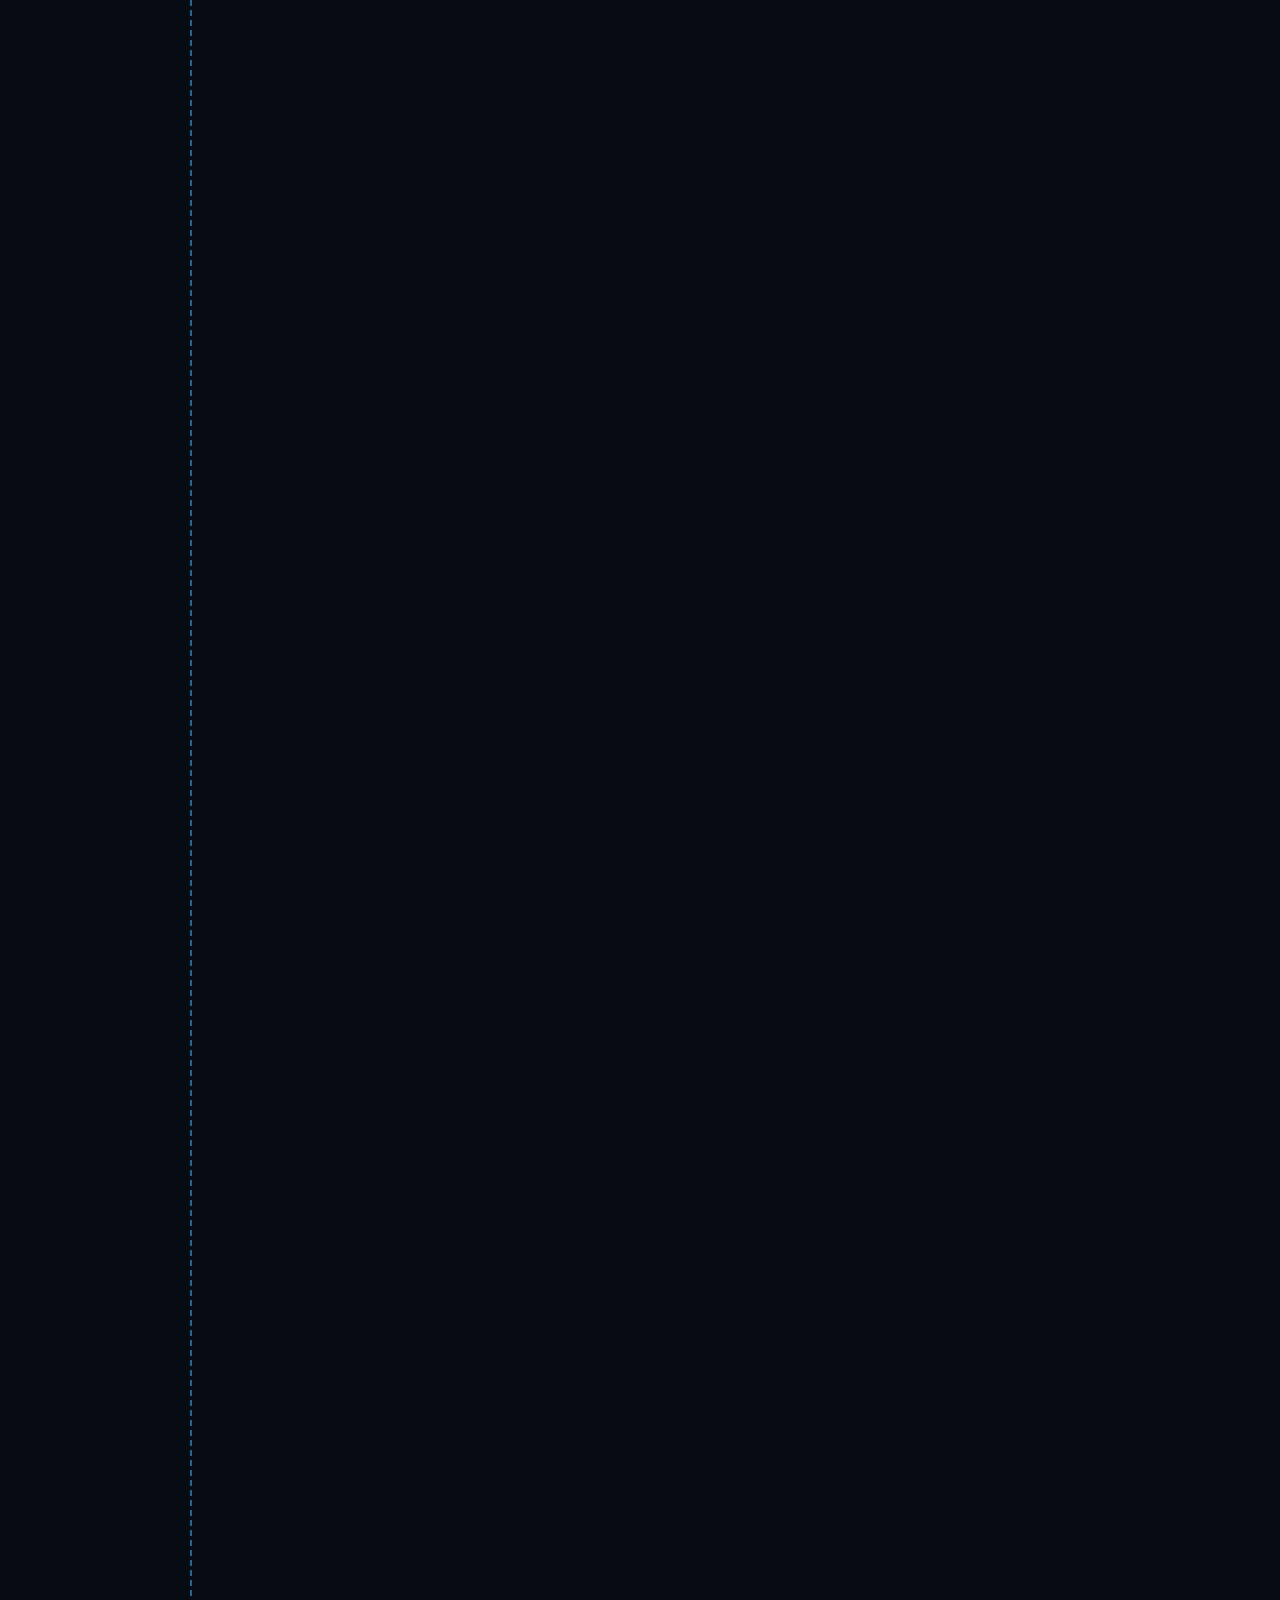
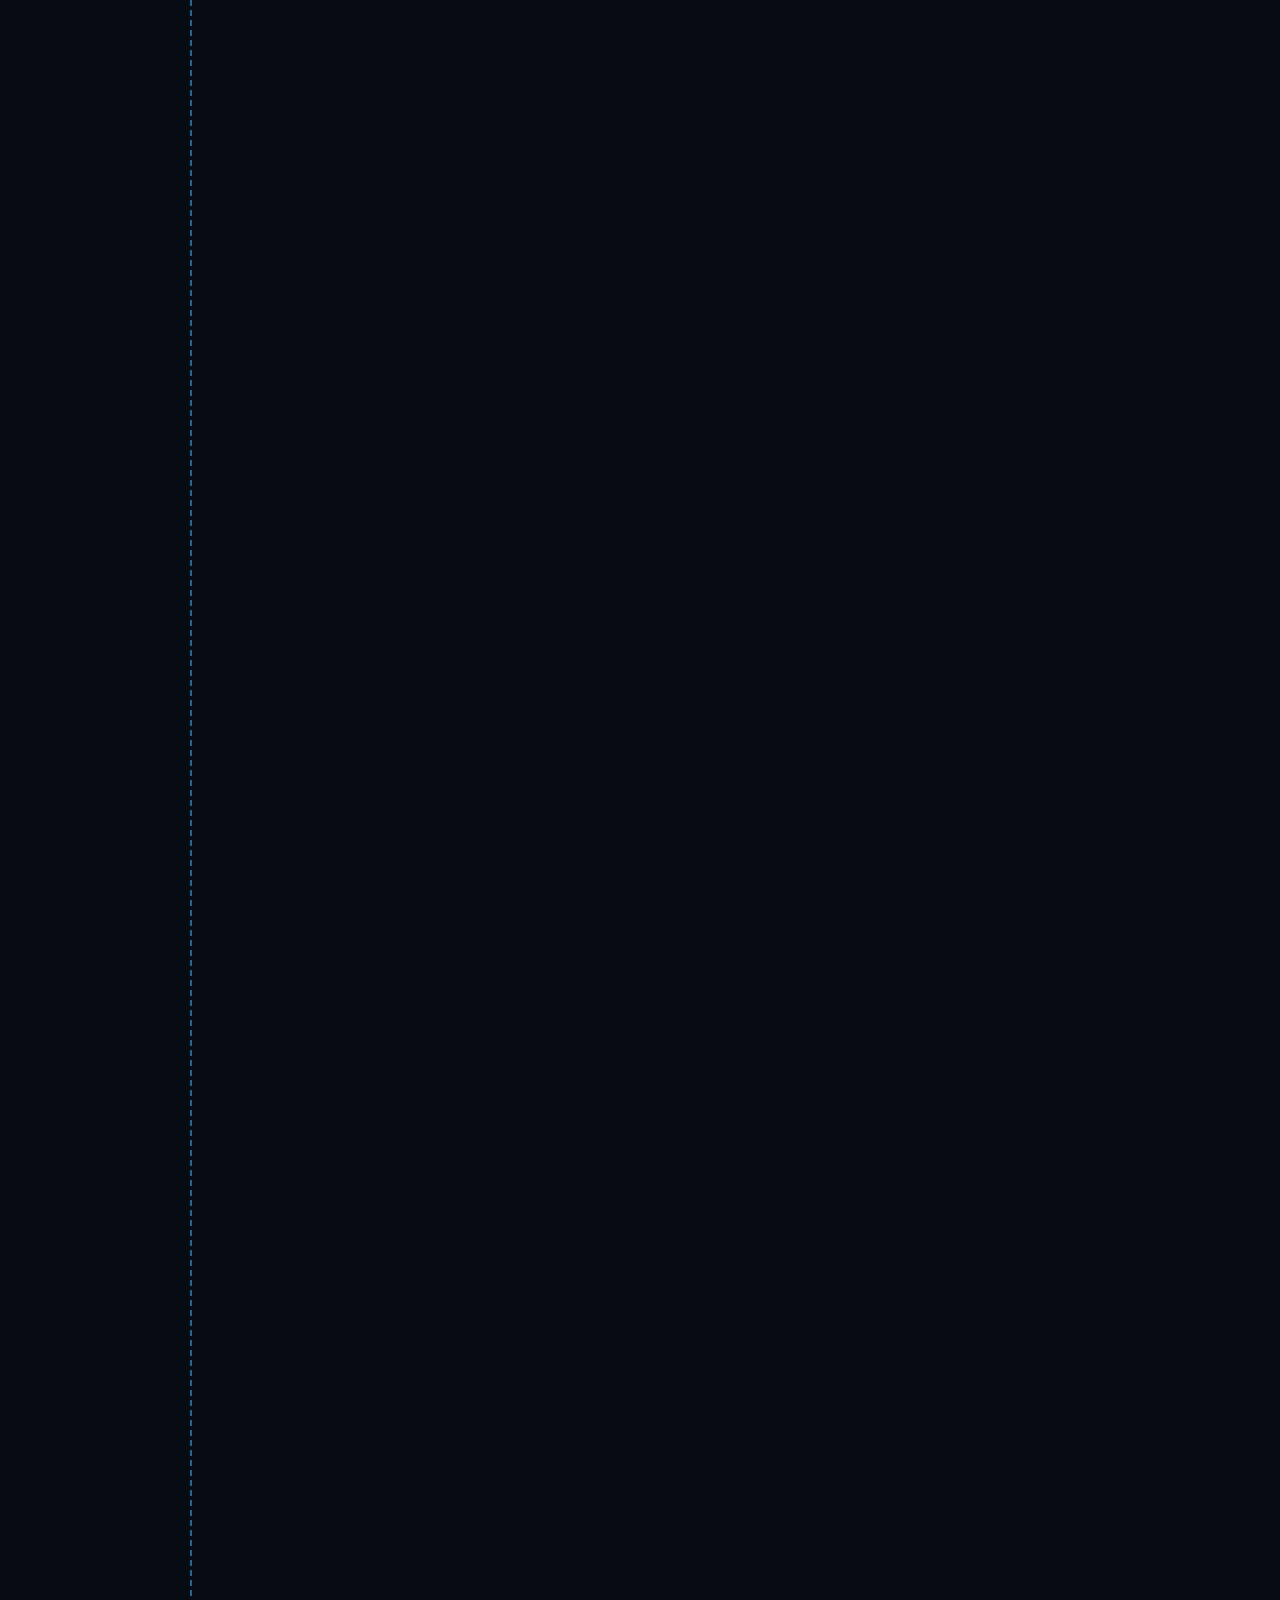
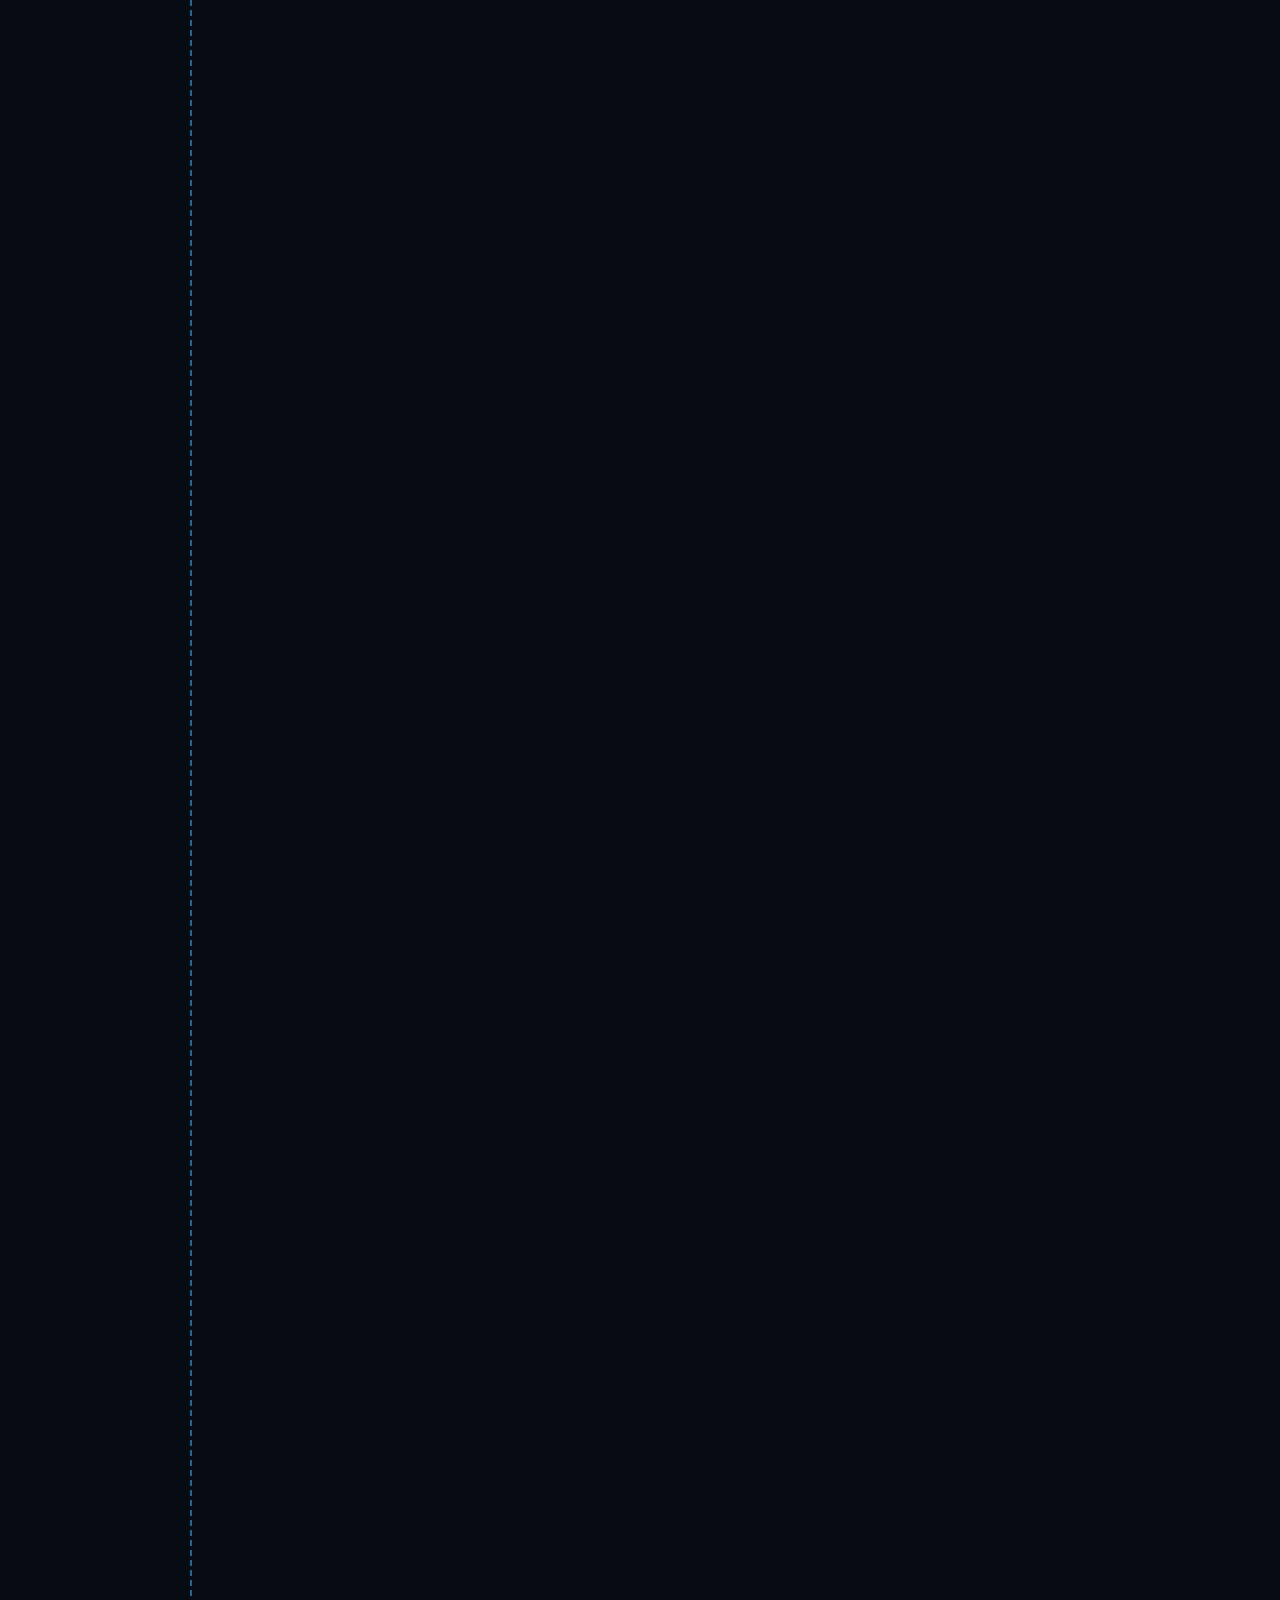
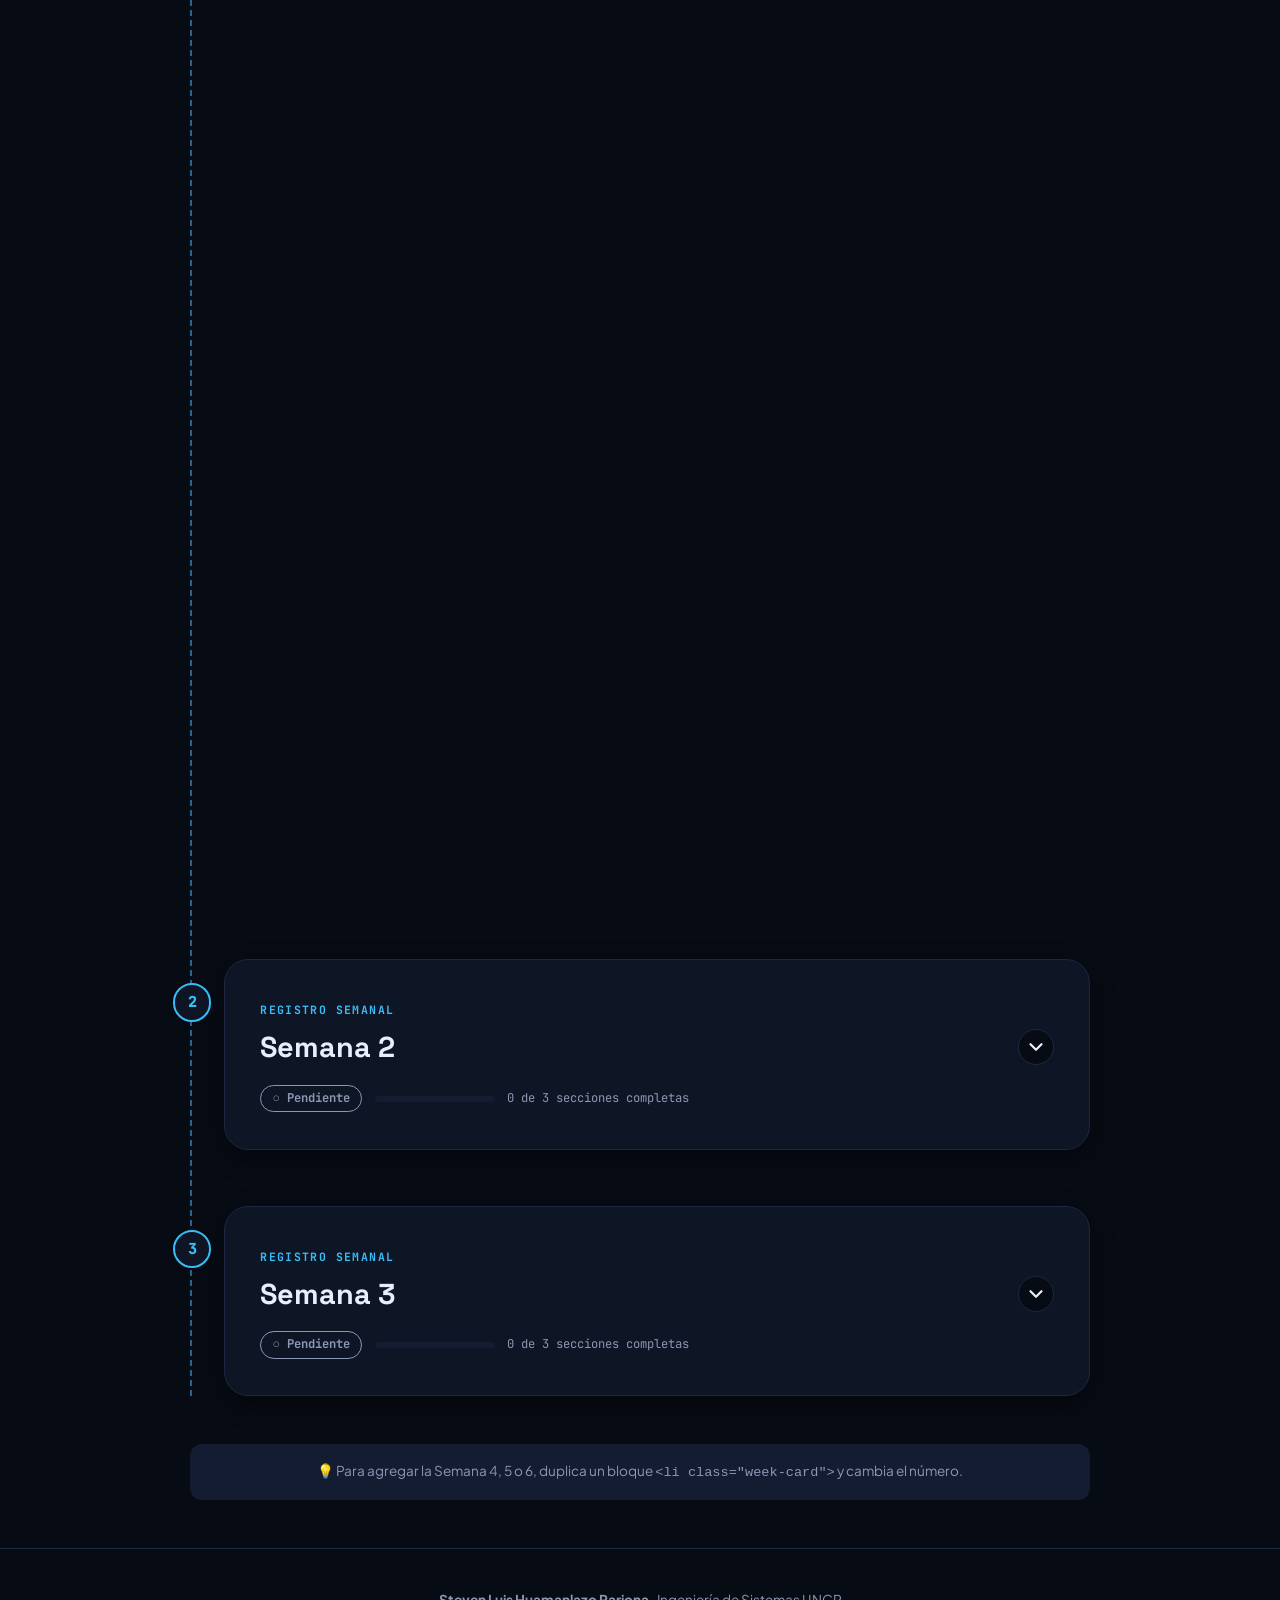
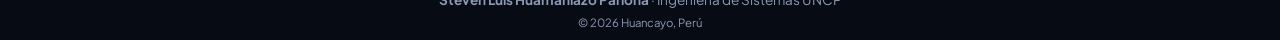
==== commit 6c847a1a: "feat(cuaderno): agregar contenido de la Semana 1 con galería de capturas" ====
--- a/cuaderno.html
+++ b/cuaderno.html
@@ -85,25 +85,119 @@
           <section class="section-block">
             <h3>1. Descripción de temas aprendidos con mis propias palabras</h3>
             <p class="hint">(Definiciones y procedimientos)</p>
-            <div class="placeholder-box">
-              [Escribe aquí los temas aprendidos durante esta semana con tus propias palabras.]
+            <div class="entry">
+              <p>Esta semana aprendí que no todo lo que está en internet es lo mismo. Una <strong>página web</strong> es un documento al que se entra con una URL; un <strong>sitio web</strong> es un conjunto de páginas conectadas bajo un mismo dominio; una <strong>aplicación web</strong> corre en un servidor y reacciona a lo que hace el usuario (por ejemplo Gmail); y un <strong>sistema web</strong> junta varias aplicaciones, servicios y bases de datos para resolver un problema grande, como el sistema de matrícula de la UNCP.</p>
+              <p>También entendí el recorrido de una petición: el <strong>DNS</strong> traduce el nombre del dominio a una dirección IP, <strong>TCP/IP</strong> divide la información en paquetes y la envía por la red, y <strong>HTTP/HTTPS</strong> organiza la conversación: el navegador envía un <em>Request</em> (GET o POST) y el servidor responde con un <em>Response</em> (200 OK, 404 Not Found).</p>
+              <ol class="flow" aria-label="Recorrido de una petición">
+                <li>Navegador</li><li>DNS</li><li>TCP/IP</li><li>HTTP/HTTPS Request</li><li>Servidor</li><li>Response</li>
+              </ol>
+              <p>La web se basa en estándares abiertos: <strong>HTML</strong> da la estructura, <strong>CSS</strong> el aspecto y <strong>JavaScript</strong> la interactividad, y organizaciones como el W3C los mantienen para que ninguna empresa controle la web. El desarrollo se divide en <strong>Frontend</strong> (lo que se ve y se ejecuta en el navegador), <strong>Backend</strong> (la lógica, las APIs y la base de datos en el servidor) y <strong>Fullstack</strong> (dominar ambas capas).</p>
+              <p>Aprendí también que <strong>Git</strong> es un sistema de control de versiones y <strong>GitHub</strong> el lugar donde se aloja el repositorio, lo que permite guardar el historial de cambios y publicar el código.</p>
+              <p>Finalmente, con la infografía aprendí a elegir un hosting según las necesidades del proyecto. Los planes gratuitos (Vercel, Render, Supabase) sirven para practicar, pero tienen límites: poca memoria, servidores que se duermen por inactividad y restricciones de uso comercial. Los planes de pago (Vercel Pro, Heroku, PlanetScale) ofrecen dominio personalizado, HTTPS/SSL, CDN, despliegue automático, escalabilidad y soporte.</p>
             </div>
           </section>
 
           <section class="section-block">
             <h3>2. Ejercicios de laboratorio - Resultados</h3>
             <dl class="lab-grid">
-              <div class="lab-item"><dt>Ejercicio</dt><dd>[Describe el ejercicio realizado.]</dd></div>
-              <div class="lab-item"><dt>Procedimiento</dt><dd>[Describe el procedimiento seguido.]</dd></div>
-              <div class="lab-item"><dt>Resultado</dt><dd>[Describe el resultado obtenido.]</dd></div>
-              <div class="lab-item"><dt>Observaciones</dt><dd>[Anota observaciones relevantes.]</dd></div>
-              <div class="lab-item"><dt>Evidencia</dt><dd>[Enlace, archivo o descripción de la evidencia.]</dd></div>
-              <div class="lab-item"><dt>Captura</dt><dd>[Inserta aquí una captura de pantalla cuando la tengas.]</dd></div>
+              <div class="lab-item span-full"><dt>Ejercicio</dt><dd>
+                <p><strong>Ejercicio 1:</strong> Laboratorio 01A, configuración de Visual Studio Code y creación de mi tarjeta de presentación web publicada en GitHub.</p>
+                <p><strong>Ejercicio 2:</strong> Infografía grupal con la recomendación de hosting para la empresa "Textiles Andinos" S.A.C.</p>
+              </dd></div>
+              <div class="lab-item span-full"><dt>Procedimiento</dt><dd>
+                <h4>Ejercicio 1</h4>
+                <ol>
+                  <li>Instalé Visual Studio Code y abrí la carpeta <code>Laboratorio01_Web</code>.</li>
+                  <li>Identifiqué las áreas de la interfaz: barra de actividad, barra lateral, editor, panel y barra de estado.</li>
+                  <li>Instalé las extensiones Live Server, Prettier, Material Icon Theme y ES7+ React snippets.</li>
+                  <li>Practiqué atajos de teclado: <kbd>Ctrl</kbd>+<kbd>P</kbd>, <kbd>Ctrl</kbd>+<kbd>Shift</kbd>+<kbd>P</kbd>, <kbd>Ctrl</kbd>+<kbd>D</kbd>, <kbd>Alt</kbd>+<kbd>↑</kbd>/<kbd>↓</kbd>, <kbd>Ctrl</kbd>+<kbd>/</kbd> y <kbd>!</kbd> + <kbd>Tab</kbd> (Emmet).</li>
+                  <li>Creé <code>index.html</code> con la estructura base y agregué mi foto, nombre, carrera, un párrafo sobre el rol que me interesa y mis enlaces.</li>
+                  <li>Lo abrí con Live Server para ver los cambios en tiempo real.</li>
+                  <li>Ejecuté <code>git init</code>, <code>git add .</code>, <code>git commit -m "Práctica 01: Fundamentos y VSC"</code> y <code>git push</code> al repositorio público <code>portafolio-web-uncp</code>.</li>
+                </ol>
+                <h4>Ejercicio 2</h4>
+                <ol>
+                  <li>Analicé el caso: la empresa necesita un sitio web administrable (CMS) con galerías de alta resolución, blogs y cotizaciones B2B, con contrato de 3 años.</li>
+                  <li>Investigamos servicios gratuitos (Vercel, Render, Supabase) y de pago (Vercel Pro, Heroku, PlanetScale).</li>
+                  <li>Comparamos según disponibilidad, rendimiento, seguridad, escalabilidad y facilidad de administración.</li>
+                  <li>Calculamos el costo total y diseñamos la infografía en Canva.</li>
+                </ol>
+              </dd></div>
+              <div class="lab-item span-full"><dt>Resultado</dt><dd>
+                <p><strong>Ejercicio 1:</strong> Una tarjeta de presentación que se visualiza en el navegador con Live Server, y un repositorio público en GitHub con los archivos <code>index.html</code> y <code>foto.jpg</code>.</p>
+                <p><strong>Ejercicio 2:</strong> Una infografía que recomienda un hosting de pago, porque los planes gratuitos no permiten uso comercial y se duermen por inactividad. Costo estimado: US$600 al año, US$1800 por los 3 años.</p>
+              </dd></div>
+              <div class="lab-item span-full"><dt>Observaciones</dt><dd>
+                <p>Al enlazar el repositorio apareció el error <code>remote origin already exists</code>, porque el remoto ya estaba configurado. Lo resolví continuando con <code>git branch -M main</code> y <code>git push -u origin main</code>, y el envío funcionó. Noté que Live Server actualiza el navegador automáticamente sin recargar. En la infografía trabajamos en equipo de 6 integrantes y vimos que el hosting gratuito no sirve para una empresa que necesita estar siempre disponible.</p>
+              </dd></div>
+              <div class="lab-item span-full"><dt>Evidencia</dt><dd>
+                <ul>
+                  <li>Repositorio GitHub: <a href="https://github.com/stevenhuamanlazo/portafolio-web-uncp" target="_blank" rel="noopener">github.com/stevenhuamanlazo/portafolio-web-uncp</a></li>
+                  <li>Infografía en Canva: [Pega aquí tu enlace de Canva]</li>
+                  <li>Archivos de evidencia: carpeta <code>assets/Sem01/</code></li>
+                </ul>
+              </dd></div>
+              <div class="lab-item span-full"><dt>Captura</dt><dd>
+                <ol class="shots" aria-label="Capturas de la Semana 1">
+                  <li><figure class="shot-card">
+                    <a class="shot-link" href="assets/Sem01/s1_01_extensiones_vsc.png" target="_blank" rel="noopener"><img src="assets/Sem01/s1_01_extensiones_vsc.png" alt="Extensiones instaladas: Live Server, Prettier, Material Icon Theme y ES7+ React snippets." loading="lazy" /></a>
+                    <figcaption>Extensiones instaladas: Live Server, Prettier, Material Icon Theme y ES7+ React snippets.</figcaption>
+                  </figure></li>
+                  <li><figure class="shot-card">
+                    <a class="shot-link" href="assets/Sem01/s1_02_interfaz_vsc.png" target="_blank" rel="noopener"><img src="assets/Sem01/s1_02_interfaz_vsc.png" alt="Interfaz de VSC: barra de actividad, barra lateral, editor, panel y barra de estado." loading="lazy" /></a>
+                    <figcaption>Interfaz de VSC: barra de actividad, barra lateral, editor, panel y barra de estado.</figcaption>
+                  </figure></li>
+                  <li><figure class="shot-card">
+                    <a class="shot-link" href="assets/Sem01/s1_03_atajos.png" target="_blank" rel="noopener"><img src="assets/Sem01/s1_03_atajos.png" alt="Atajos de teclado: ! + Tab (Emmet) y Ctrl+Shift+P." loading="lazy" /></a>
+                    <figcaption>Atajos de teclado: ! + Tab (Emmet) y Ctrl+Shift+P.</figcaption>
+                  </figure></li>
+                  <li><figure class="shot-card">
+                    <a class="shot-link" href="assets/Sem01/s1_04_tarjeta_live_server.png" target="_blank" rel="noopener"><img src="assets/Sem01/s1_04_tarjeta_live_server.png" alt="Tarjeta de presentación visualizada con Live Server." loading="lazy" /></a>
+                    <figcaption>Tarjeta de presentación visualizada con Live Server.</figcaption>
+                  </figure></li>
+                  <li><figure class="shot-card">
+                    <a class="shot-link" href="assets/Sem01/s1_05_git_terminal.png" target="_blank" rel="noopener"><img src="assets/Sem01/s1_05_git_terminal.png" alt="Terminal integrada con git init, add, commit y push." loading="lazy" /></a>
+                    <figcaption>Terminal integrada con git init, add, commit y push.</figcaption>
+                  </figure></li>
+                  <li><figure class="shot-card">
+                    <a class="shot-link" href="assets/Sem01/s1_06_repositorio_github.png" target="_blank" rel="noopener"><img src="assets/Sem01/s1_06_repositorio_github.png" alt="Repositorio público portafolio-web-uncp en GitHub." loading="lazy" /></a>
+                    <figcaption>Repositorio público portafolio-web-uncp en GitHub.</figcaption>
+                  </figure></li>
+                  <li><figure class="shot-card">
+                    <a class="shot-link" href="assets/Sem01/s1_07_evidencia_combinada.png" target="_blank" rel="noopener"><img src="assets/Sem01/s1_07_evidencia_combinada.png" alt="Evidencia combinada: código HTML, terminal con Git y vista previa en el navegador." loading="lazy" /></a>
+                    <figcaption>Evidencia combinada: código HTML, terminal con Git y vista previa en el navegador.</figcaption>
+                  </figure></li>
+                  <li><figure class="shot-card">
+                    <a class="shot-link" href="assets/Sem01/s1_08_infografia_hosting.png" target="_blank" rel="noopener"><img src="assets/Sem01/s1_08_infografia_hosting.png" alt="Infografía grupal: recomendación de hosting para Textiles Andinos S.A.C." loading="lazy" /></a>
+                    <figcaption>Infografía grupal: recomendación de hosting para Textiles Andinos S.A.C.</figcaption>
+                  </figure></li>
+                </ol>
+              </dd></div>
               <div class="lab-item span-full">
                 <dt>Código de la Práctica</dt>
                 <dd>
-<pre><code>// Pega aquí el código relevante de la práctica
-console.log("Laboratorio Semana 1 listo");</code></pre>
+                  <p class="file-name">Laboratorio01_Web/index.html</p>
+<pre><code>&lt;!DOCTYPE html&gt;
+&lt;html lang="en"&gt;
+  &lt;head&gt;
+    &lt;meta charset="UTF-8" /&gt;
+    &lt;meta name="viewport" content="width=device-width, initial-scale=1.0" /&gt;
+    &lt;title&gt;Mi Primera Página&lt;/title&gt;
+  &lt;/head&gt;
+  &lt;body&gt;
+    &lt;img src="foto.jpg" alt="Mi foto" width="200" /&gt;
+    &lt;h1&gt;Steven Luis Huamanlazo Pariona&lt;/h1&gt;
+    &lt;h2&gt;Ingeniería de Sistemas - UNCP&lt;/h2&gt;
+    &lt;p&gt;
+      Me interesa el desarrollo Frontend porque disfruto crear interfaces web
+      intuitivas, interactivas y funcionales que faciliten la experiencia de
+      los usuarios.
+    &lt;/p&gt;
+    &lt;a href="https://github.com/stevenhuamanlazo"&gt;Mi GitHub&lt;/a&gt;
+    &lt;a href="https://www.linkedin.com/in/steven-huamanlazo/"&gt;Mi LinkedIn&lt;/a&gt;
+    &lt;a href="mailto:e_2021101343L@uncp.edu.pe"&gt;Mi correo institucional&lt;/a&gt;
+  &lt;/body&gt;
+&lt;/html&gt;</code></pre>
                 </dd>
               </div>
             </dl>
@@ -111,8 +205,10 @@
 
           <section class="section-block">
             <h3>3. Reflexión: ¿Qué aprendí? y ¿Cómo aprendí?</h3>
-            <div class="placeholder-box">
-              [Escribe aquí qué aprendiste, cómo aprendiste, qué dificultad encontraste y cómo la solucionaste.]
+            <div class="entry">
+              <div class="reflect-block"><h4>¿Qué aprendí?</h4><p>Aprendí a diferenciar página, sitio, aplicación y sistema web, y a entender cómo viaja una petición desde que escribo una dirección hasta que el servidor responde. También aprendí a configurar mi entorno de trabajo en VSC, a publicar mi código con Git y GitHub, y a elegir un hosting pensando en disponibilidad, rendimiento, seguridad y crecimiento del proyecto, no solo en el precio.</p></div>
+              <div class="reflect-block"><h4>¿Cómo aprendí?</h4><p>Primero con la clase teórica, que me dio los conceptos, y luego aplicándolos: configuré el entorno, practiqué los atajos sin usar el ratón y construí mi tarjeta paso a paso. En la infografía aprendí investigando en equipo las características de cada servicio y justificando la recomendación con números.</p></div>
+              <div class="reflect-block"><h4>Dificultad y solución</h4><p>Me apareció el error <code>remote origin already exists</code> al conectar con GitHub. Entendí que el repositorio remoto ya estaba enlazado, así que bastó con hacer el push a la rama main. Eso me ayudó a comprender mejor cómo se relacionan el repositorio local y el remoto.</p></div>
             </div>
           </section>
         </article>
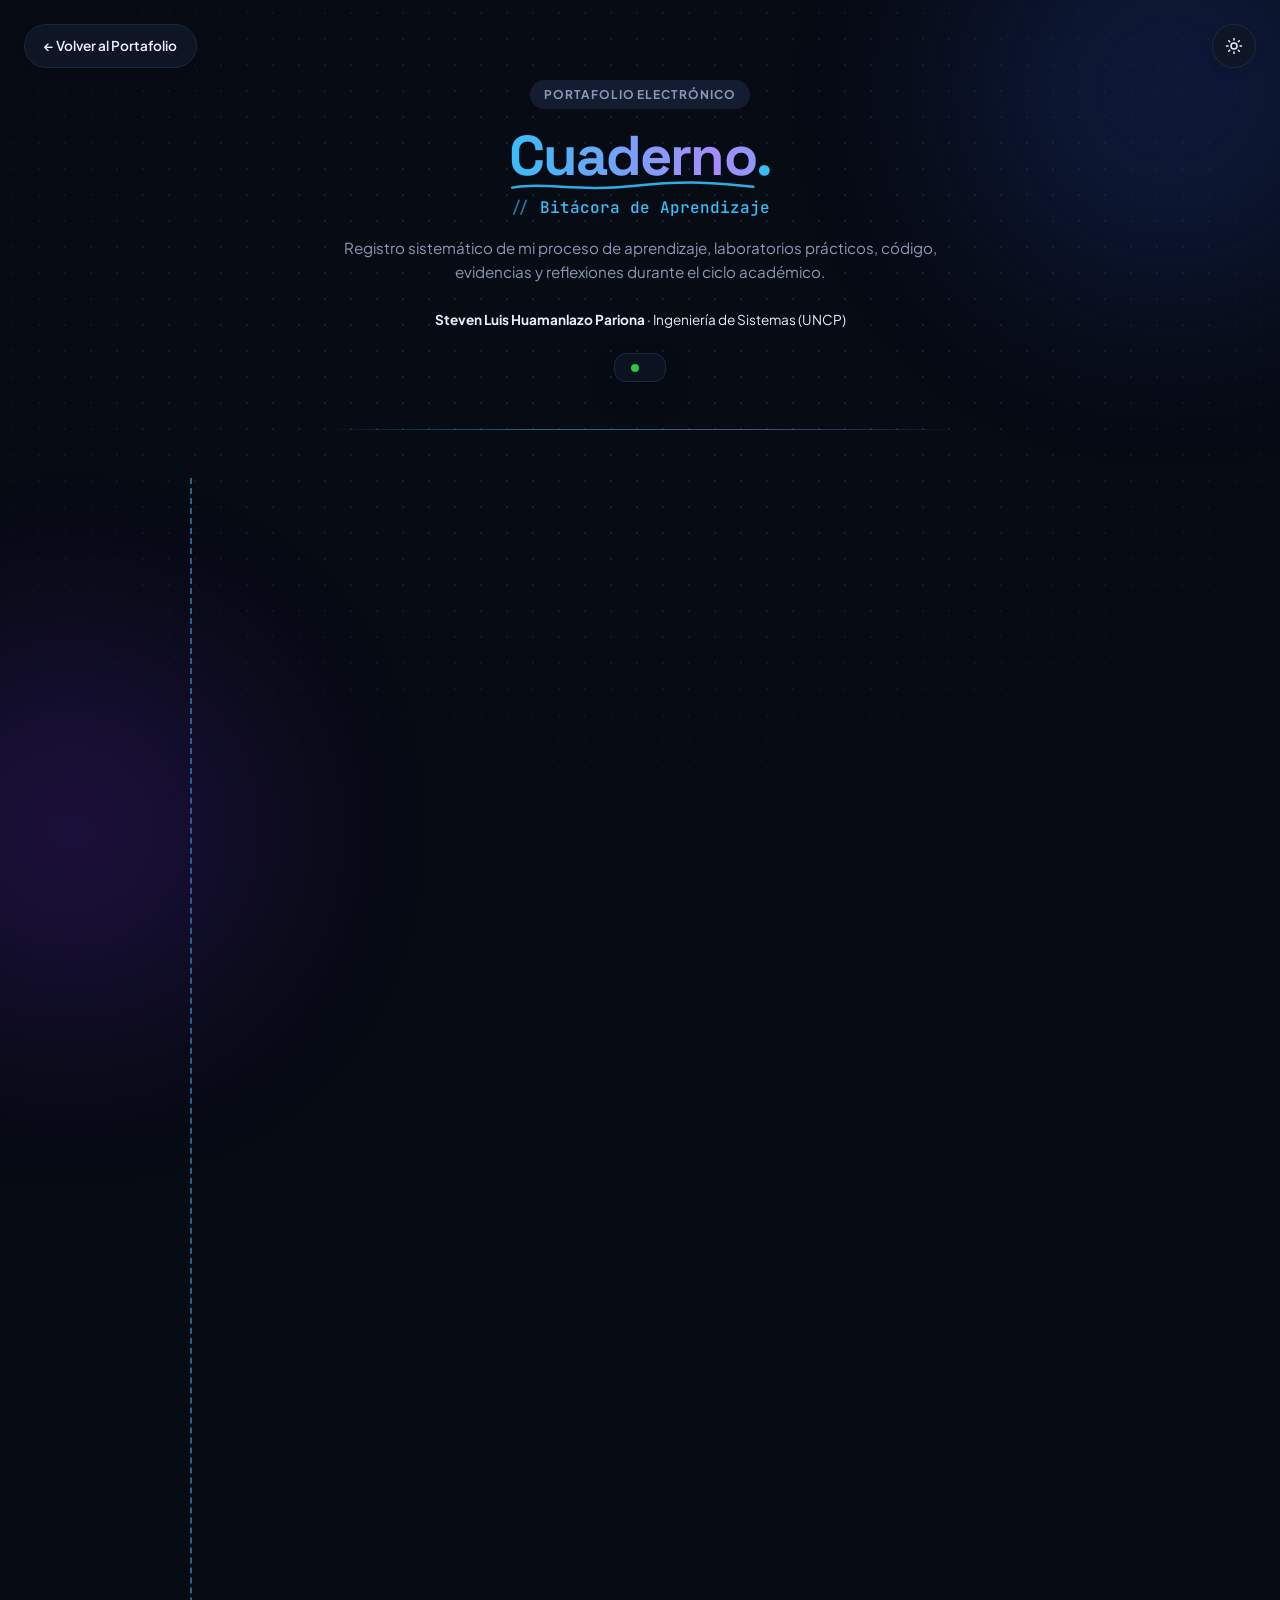
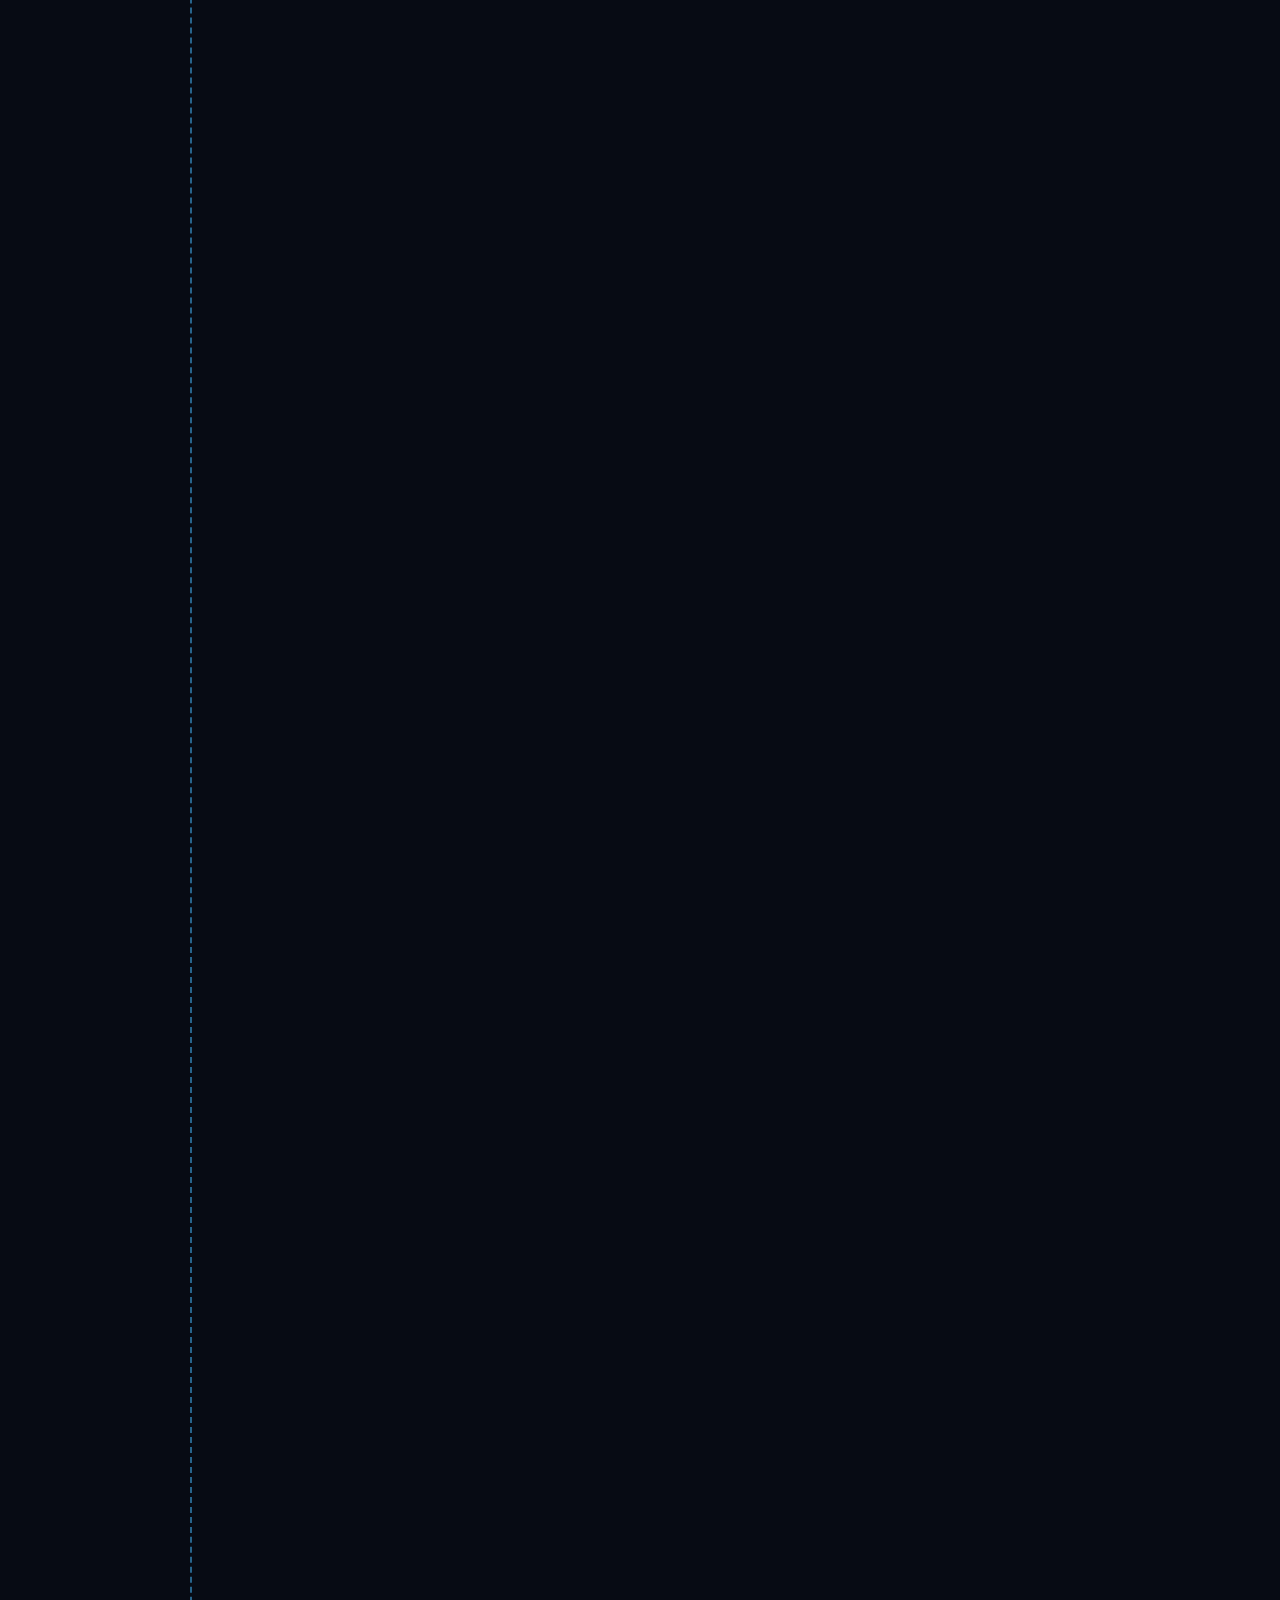
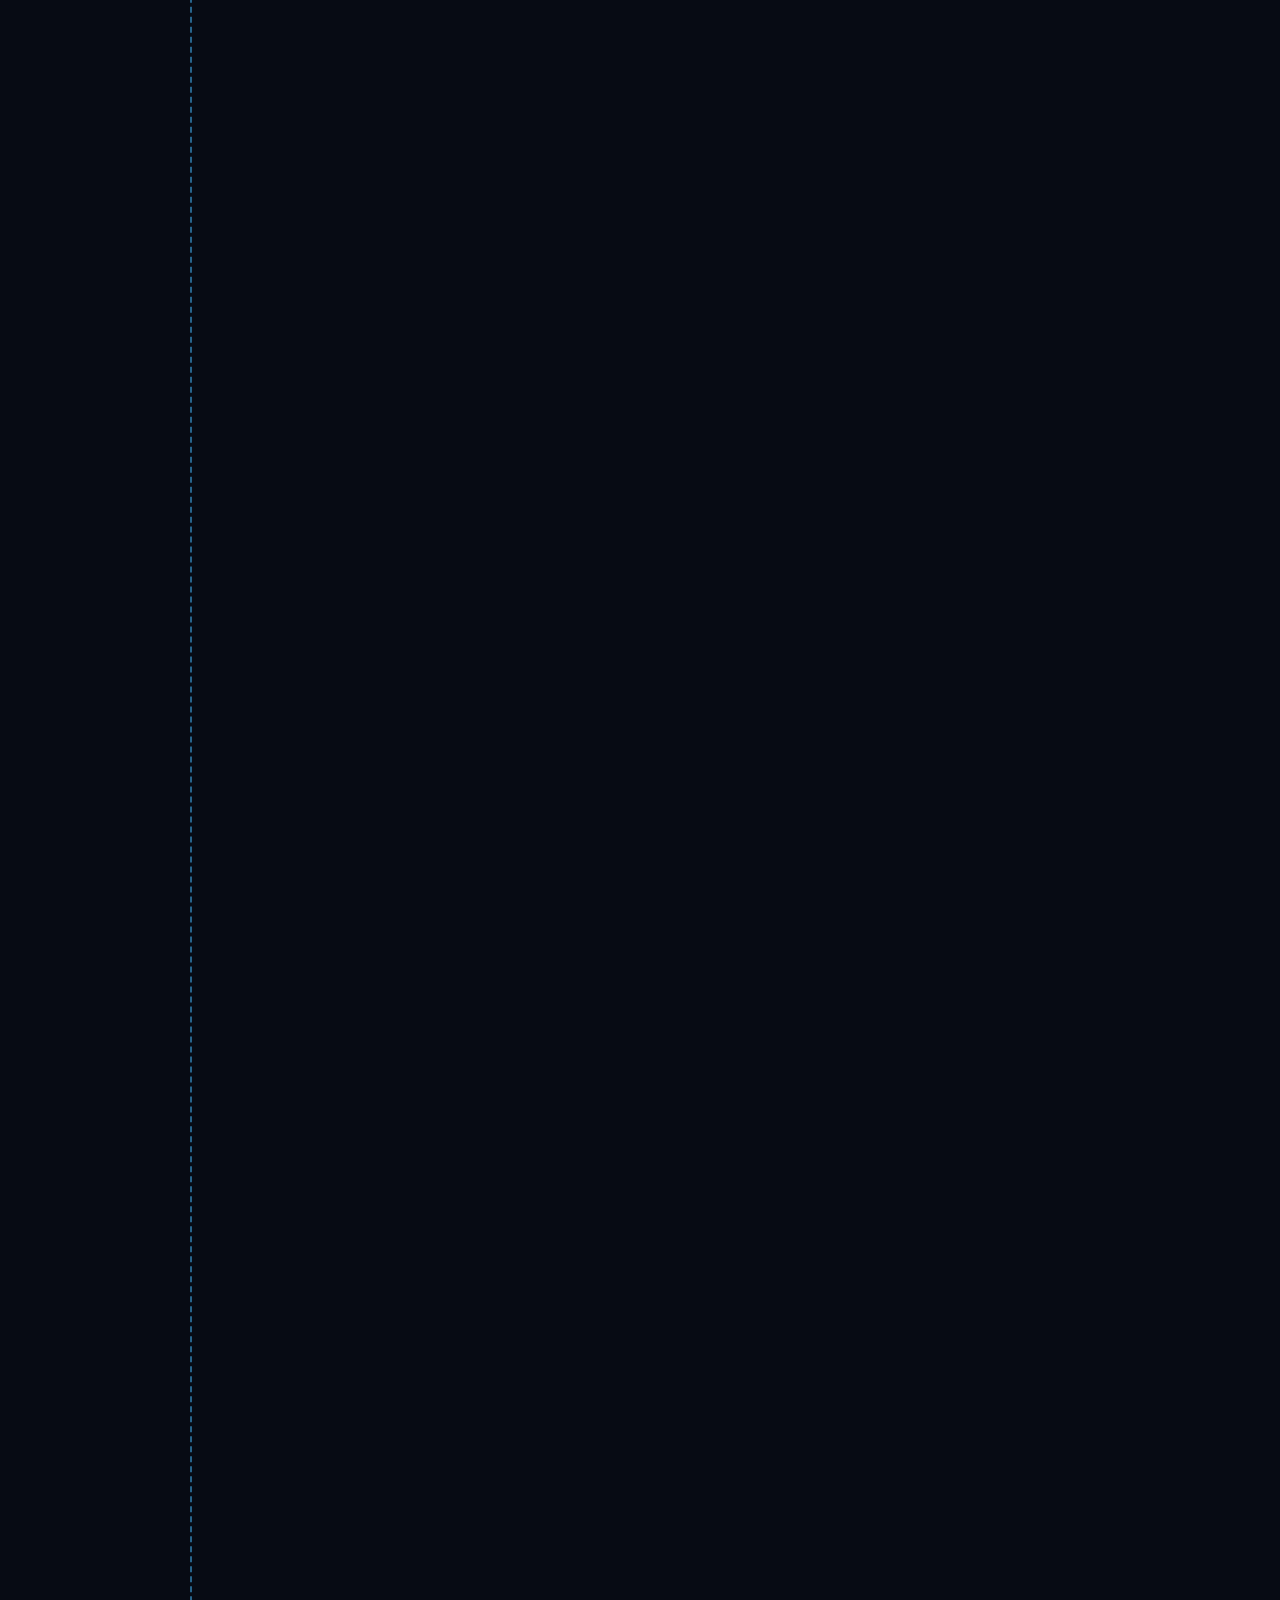
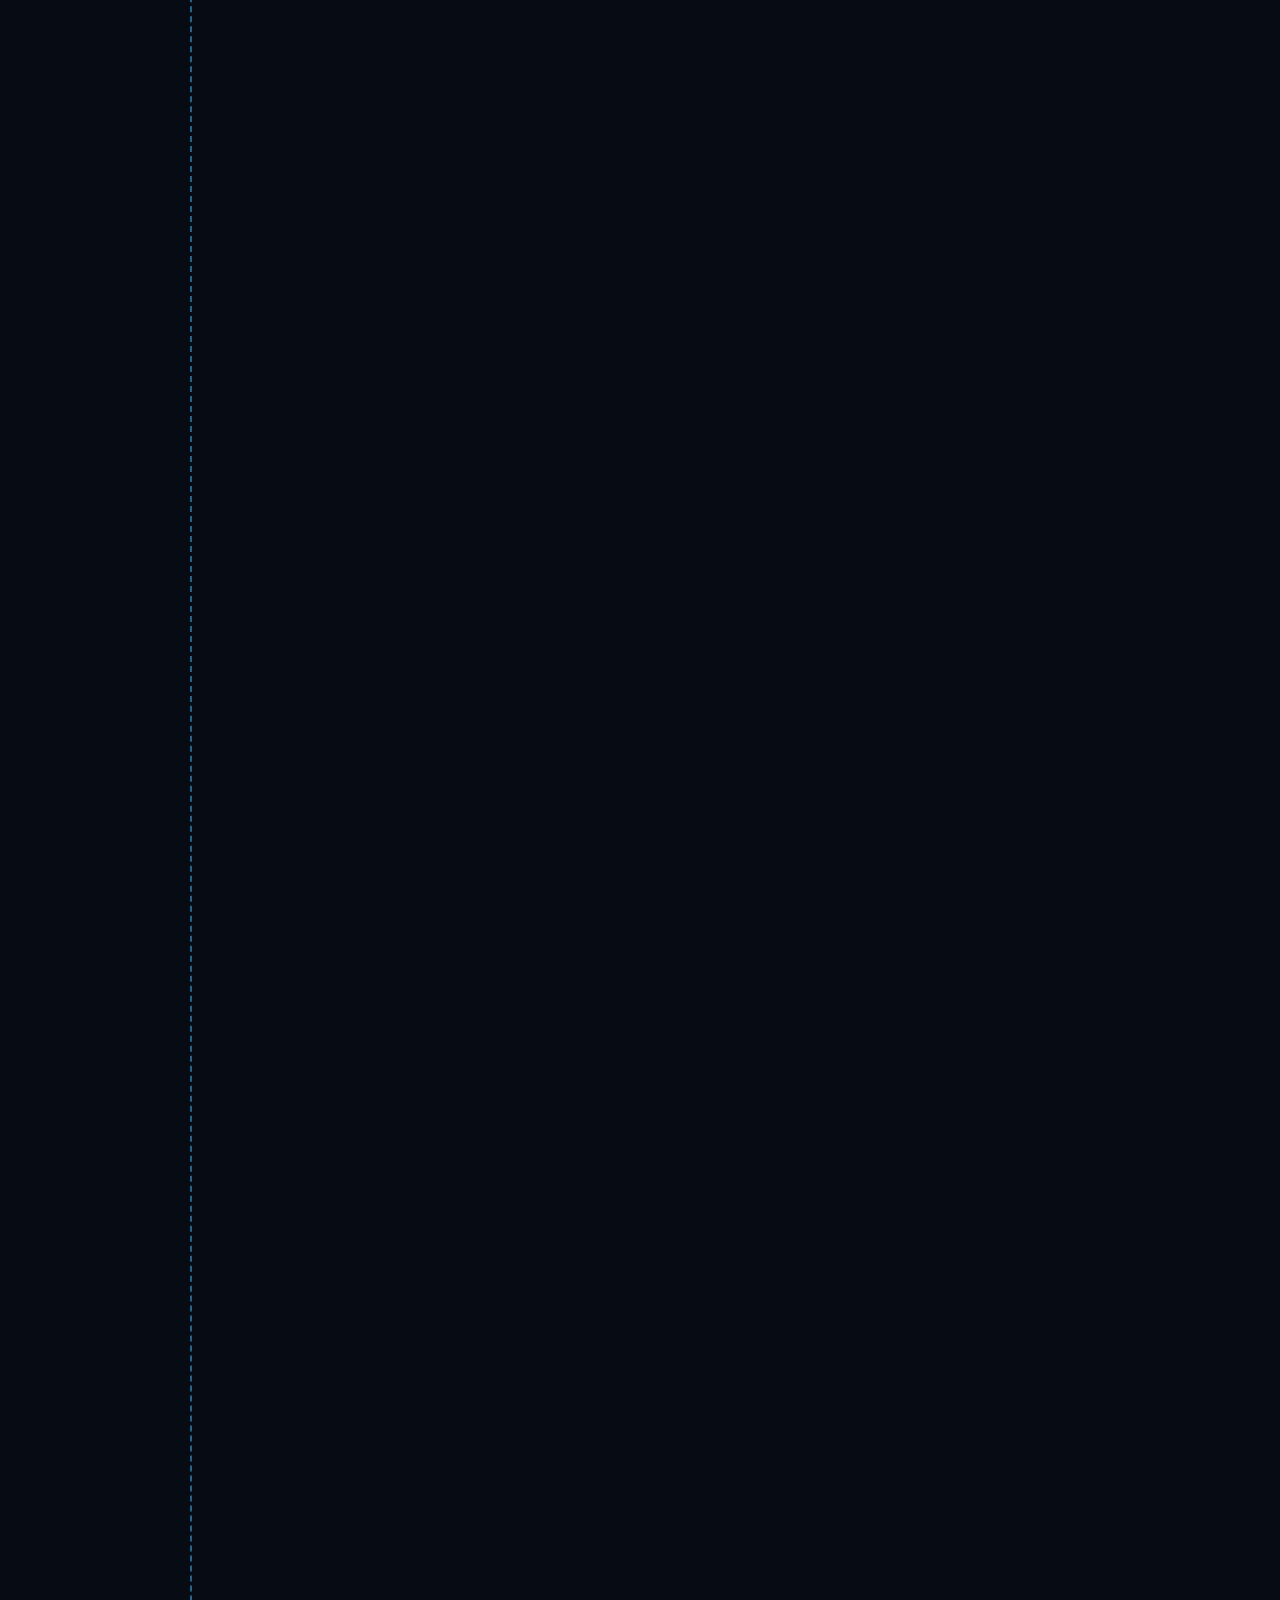
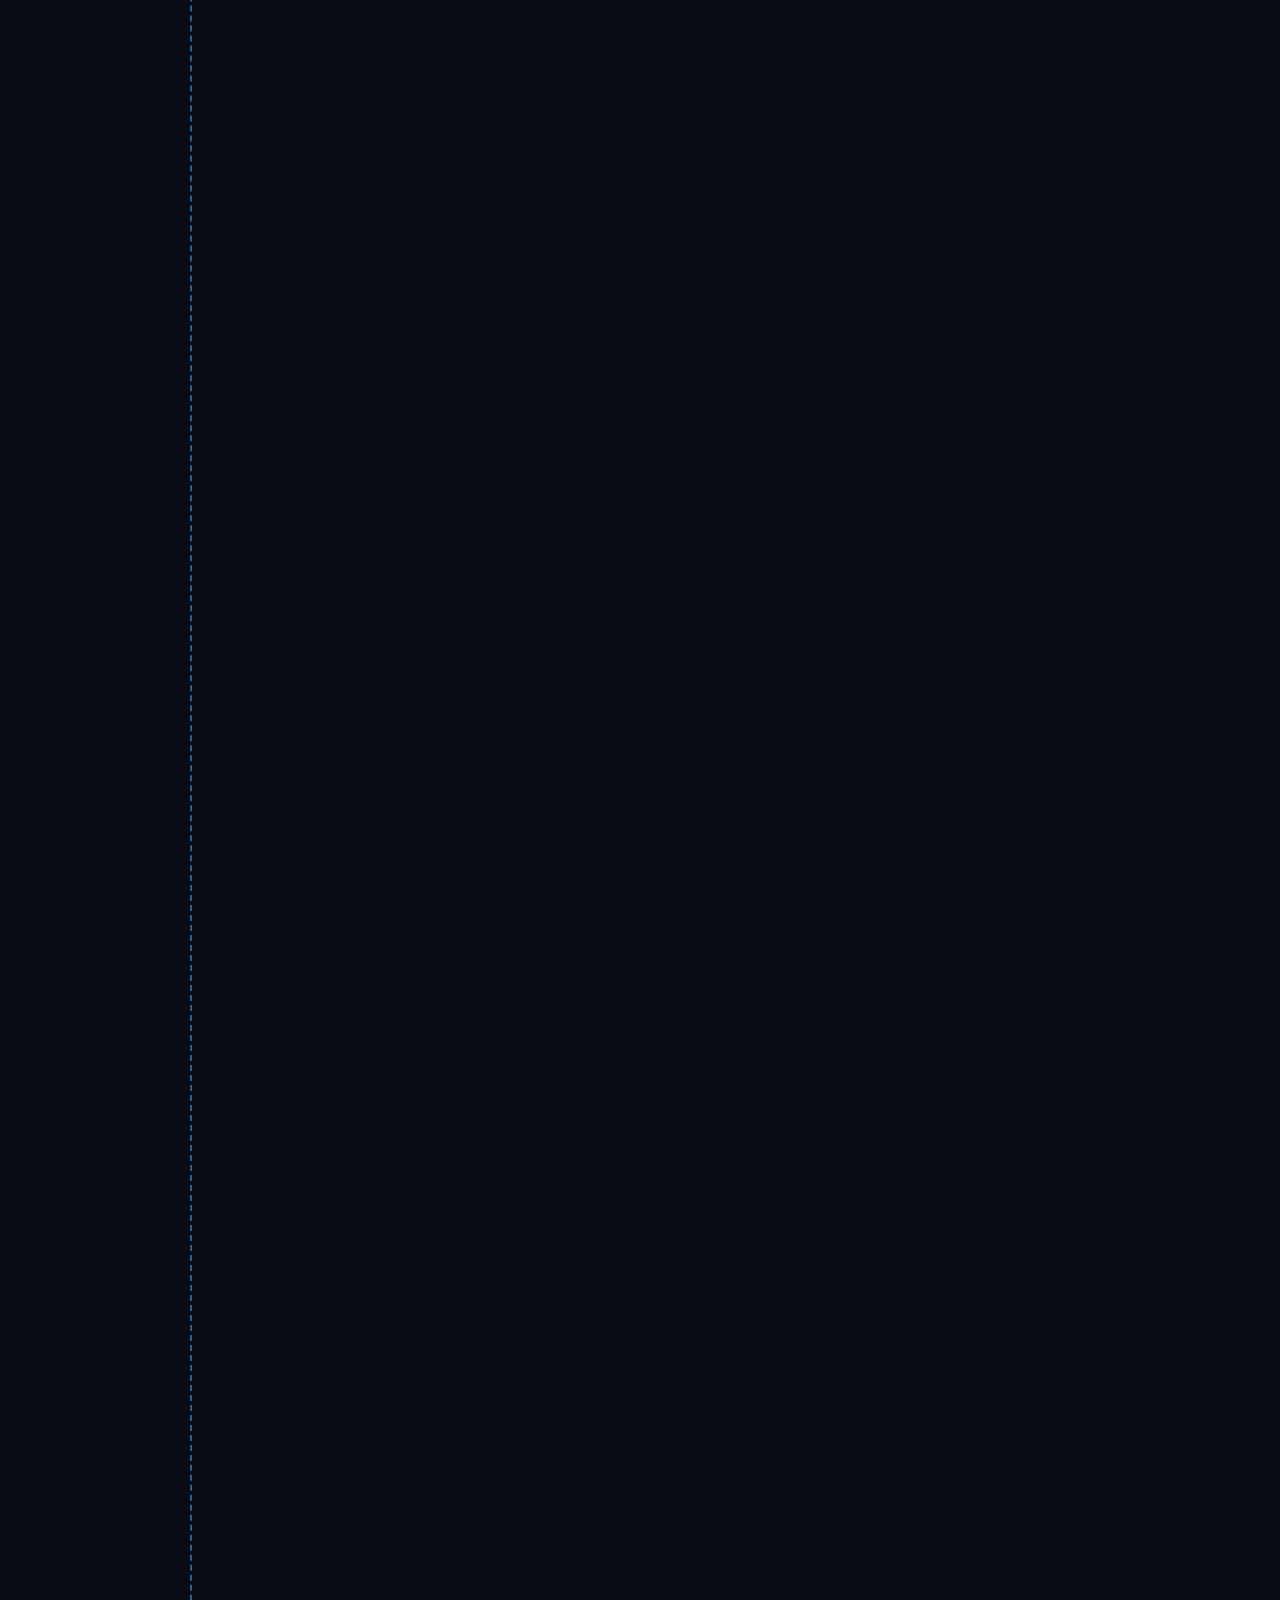
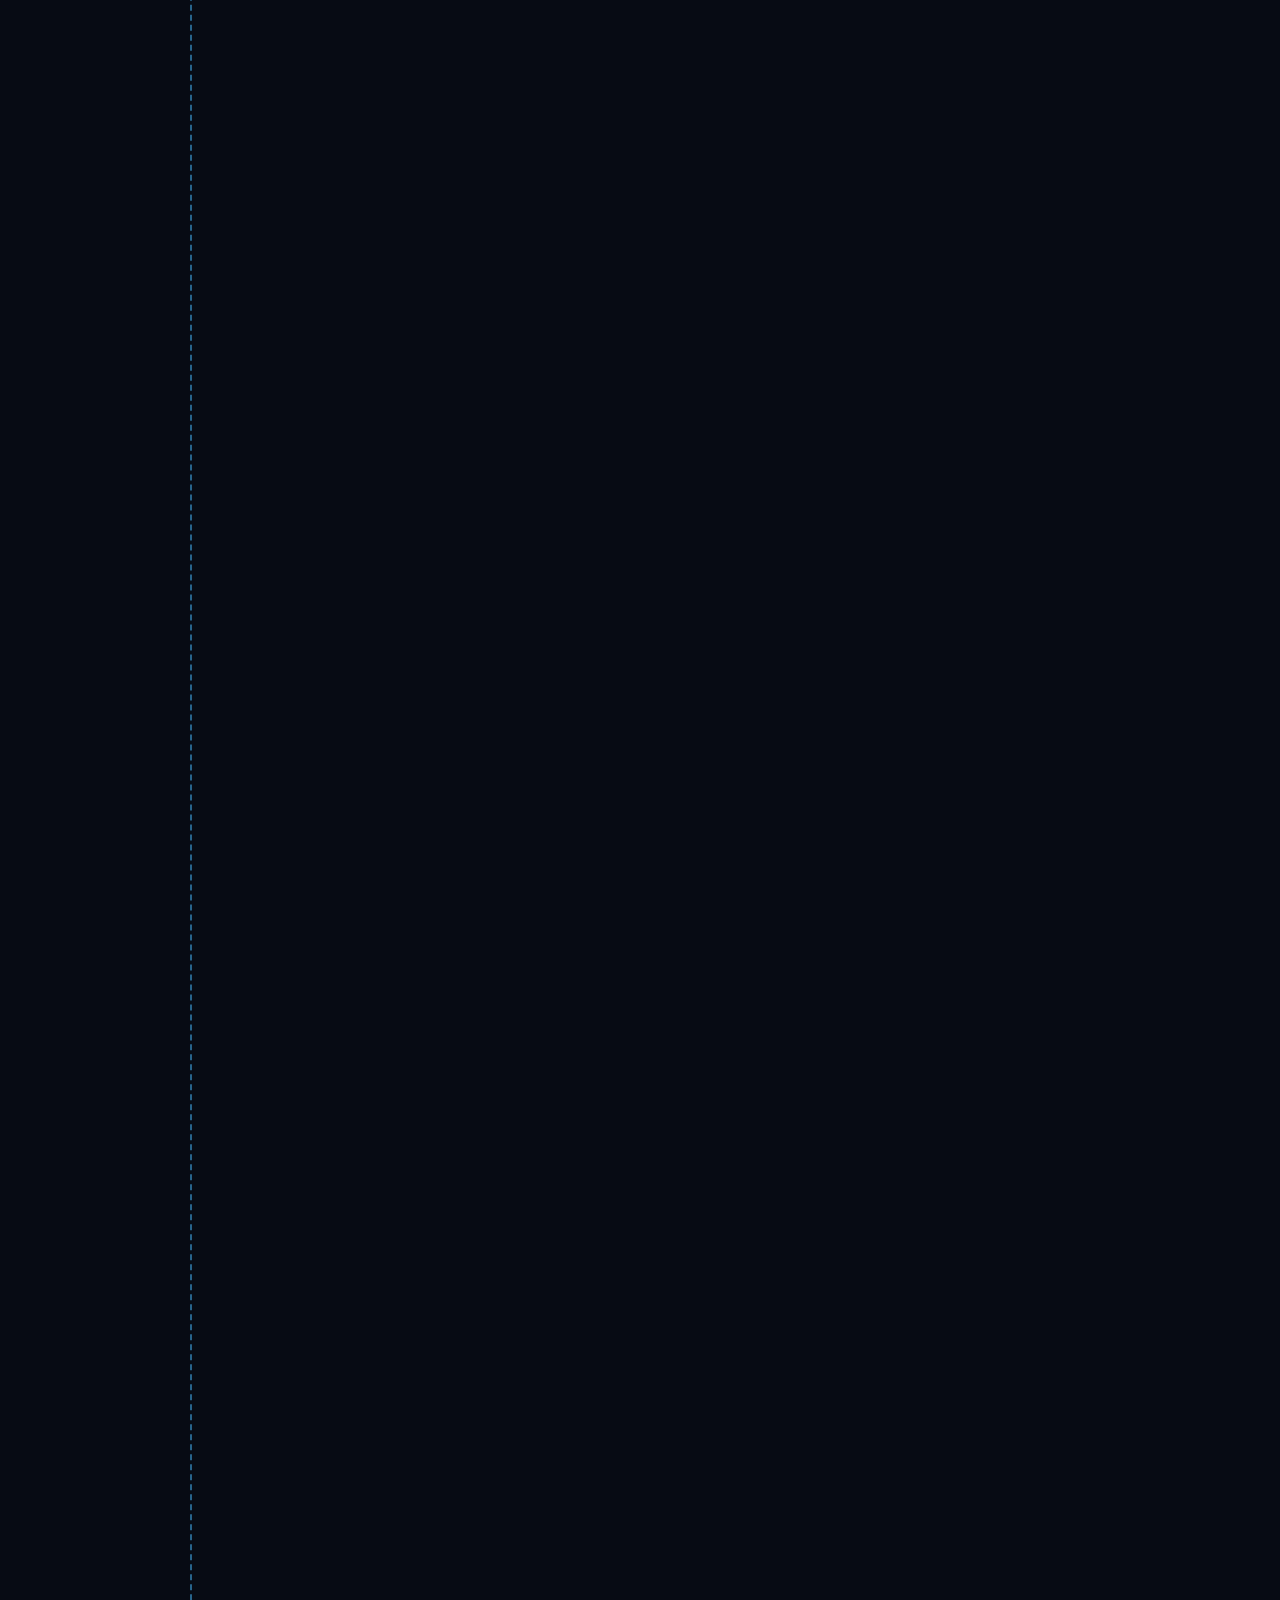
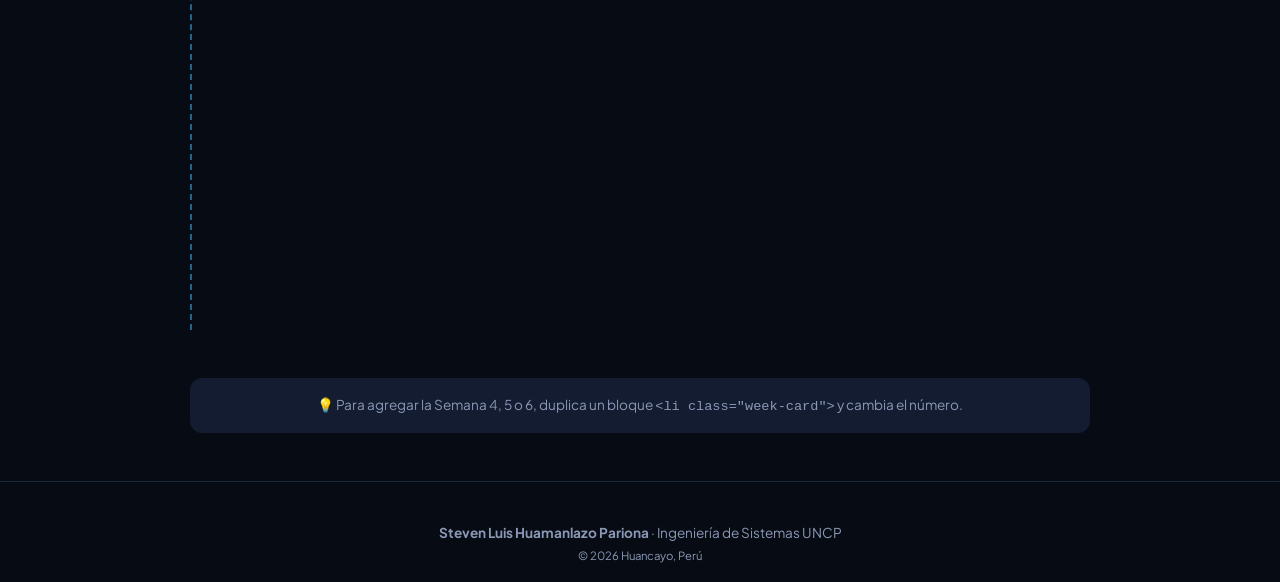
==== commit 8f473178: "refactor(cuaderno): mover css y js a la carpeta cuaderno/" ====
--- a/cuaderno.html
+++ b/cuaderno.html
@@ -11,10 +11,10 @@
   <link rel="preconnect" href="https://fonts.gstatic.com" crossorigin>
   <link href="https://fonts.googleapis.com/css2?family=Caveat:wght@600&family=Playfair+Display:ital,wght@0,600;0,700;1,400&family=Plus+Jakarta+Sans:wght@400;500;600;700;800&display=swap" rel="stylesheet">
   <link href="https://fonts.googleapis.com/css2?family=Space+Grotesk:wght@500;600;700&family=JetBrains+Mono:wght@400;500;700&display=swap" rel="stylesheet">
-  <link rel="stylesheet" href="styles-cuaderno.css" />
+  <link rel="stylesheet" href="cuaderno/css/base.css" />
   <link href="https://fonts.googleapis.com/css2?family=Atkinson+Hyperlegible:wght@400;700&display=swap" rel="stylesheet">
-  <link rel="stylesheet" href="cuaderno-tech.css" />
-  <link rel="stylesheet" href="cuaderno-semanas.css" />
+  <link rel="stylesheet" href="cuaderno/css/tech.css" />
+  <link rel="stylesheet" href="cuaderno/css/semanas.css" />
   <script>
     /* Aplica tema y preferencias de accesibilidad guardadas antes de pintar */
     (function () {
@@ -316,8 +316,8 @@
     </div>
   </footer>
 
-  <script src="script-cuaderno.js"></script>
-  <script src="cuaderno-extras.js"></script>
-  <script src="cuaderno-semanas.js"></script>
+  <script src="cuaderno/js/progreso.js"></script>
+  <script src="cuaderno/js/fondo.js"></script>
+  <script src="cuaderno/js/semanas.js"></script>
 </body>
 </html>
--- a/cuaderno/css/base.css
+++ b/cuaderno/css/base.css
@@ -0,0 +1,141 @@
+/* ===================================================
+   CUADERNO DE APRENDIZAJE - PALETA CÁLIDA Y AESTHETIC
+   =================================================== */
+
+:root {
+  --bg-crema: #f6f3ed;
+  --card-bg: #ffffff;
+  --card-subtle: #f0ebe1;
+  --text-dark: #1a1918;
+  --text-muted: #6e6d6a;
+  --accent-amber: #d97706;
+  --border-color: #e5e0d8;
+
+  --font-serif: 'Playfair Display', Georgia, serif;
+  --font-sans: 'Plus Jakarta Sans', sans-serif;
+  --font-hand: 'Caveat', cursive;
+
+  --radius-card: 24px;
+  --radius-pill: 999px;
+}
+
+*, *::before, *::after { box-sizing: border-box; margin: 0; padding: 0; }
+
+html { scroll-behavior: smooth; }
+
+body {
+  font-family: var(--font-sans);
+  background-color: var(--bg-crema);
+  color: var(--text-dark);
+  line-height: 1.6;
+  -webkit-font-smoothing: antialiased;
+}
+
+:focus-visible { outline: 2px solid var(--accent-amber); outline-offset: 3px; border-radius: 6px; }
+
+.wrap { width: min(900px, calc(100% - 3rem)); margin-inline: auto; }
+.text-center { text-align: center; }
+
+/* Barra de progreso de lectura */
+.scroll-progress {
+  position: fixed; top: 0; left: 0; height: 4px; width: 0%;
+  background: var(--accent-amber); z-index: 1000; transition: width 0.1s ease-out;
+}
+
+/* Botón flotante regresar */
+.back-float {
+  position: fixed; top: 1.5rem; left: 1.5rem; z-index: 900;
+  background: var(--card-bg); color: var(--text-dark);
+  padding: 0.6rem 1.2rem; border-radius: var(--radius-pill);
+  font-size: 0.85rem; font-weight: 600; text-decoration: none;
+  border: 1px solid var(--border-color); box-shadow: 0 4px 12px rgba(0, 0, 0, 0.04);
+  transition: all 0.3s ease;
+}
+.back-float:hover { background: var(--text-dark); color: #ffffff; transform: translateY(-2px); }
+
+/* Hero */
+.notebook-hero { padding: 5rem 0 3rem; text-align: center; }
+
+.badge-pill {
+  background: var(--card-subtle); padding: 0.3rem 0.9rem; border-radius: var(--radius-pill);
+  font-size: 0.75rem; font-weight: 700; color: var(--text-muted);
+  display: inline-block; margin-bottom: 1rem; letter-spacing: 0.08em;
+}
+
+.hero-title { font-family: var(--font-serif); font-size: clamp(2.6rem, 7vw, 3.5rem); line-height: 1.1; margin-bottom: 0.5rem; }
+.hero-title span { color: var(--accent-amber); }
+
+.hero-subtitle { font-family: var(--font-serif); font-size: 1.3rem; font-style: italic; color: var(--accent-amber); margin-bottom: 1rem; }
+.hero-desc { color: var(--text-muted); font-size: 0.95rem; max-width: 600px; margin: 0 auto 1.5rem; }
+.author-tag { font-size: 0.85rem; color: var(--text-dark); }
+
+/* Timeline */
+.timeline {
+  list-style: none; margin: 3rem 0; padding-left: 2rem;
+  border-left: 2px dashed var(--border-color);
+  display: flex; flex-direction: column; gap: 3.5rem;
+}
+
+/* Animación Scroll / Fade In */
+.week-card { position: relative; opacity: 0; transform: translateY(30px); transition: opacity 0.6s ease, transform 0.6s ease; }
+.week-card.is-visible { opacity: 1; transform: translateY(0); }
+
+.week-marker {
+  position: absolute; left: -3.2rem; top: 1.5rem; width: 2.4rem; height: 2.4rem;
+  border-radius: 50%; background: var(--card-bg); border: 2px solid var(--accent-amber);
+  color: var(--accent-amber); display: grid; place-items: center;
+  font-weight: 800; font-size: 0.95rem; box-shadow: 0 4px 10px rgba(0, 0, 0, 0.05);
+}
+
+.card-body {
+  background: var(--card-bg); border-radius: var(--radius-card); padding: 2.2rem;
+  box-shadow: 0 8px 20px rgba(0, 0, 0, 0.03); border: 1px solid var(--border-color);
+}
+
+.card-header { border-bottom: 1px solid var(--border-color); padding-bottom: 0.8rem; margin-bottom: 1.5rem; }
+.week-label { font-size: 0.72rem; letter-spacing: 0.12em; font-weight: 700; color: var(--accent-amber); }
+.card-header h2 { font-family: var(--font-serif); font-size: 1.8rem; }
+
+/* Bloques de la Semana */
+.section-block { margin-bottom: 2rem; }
+.section-block:last-child { margin-bottom: 0; }
+.section-block h3 { font-size: 1.05rem; font-weight: 700; margin-bottom: 0.4rem; }
+.hint { font-size: 0.8rem; color: var(--text-muted); margin-bottom: 0.6rem; }
+
+.placeholder-box {
+  background: var(--bg-crema); padding: 1rem 1.2rem; border-radius: 12px;
+  font-size: 0.9rem; color: var(--text-muted); border: 1px dashed var(--border-color);
+}
+
+/* Grilla de Laboratorios */
+.lab-grid { display: grid; grid-template-columns: repeat(auto-fit, minmax(220px, 1fr)); gap: 1rem; margin-top: 0.8rem; }
+.lab-item { background: var(--bg-crema); padding: 1rem; border-radius: 12px; border: 1px solid var(--border-color); }
+.lab-item.span-full { grid-column: 1 / -1; }
+
+dt { font-size: 0.75rem; font-weight: 800; text-transform: uppercase; color: var(--accent-amber); margin-bottom: 0.3rem; }
+dd { font-size: 0.88rem; color: var(--text-dark); }
+
+pre {
+  background: #1e1e1e; color: #38bdf8; padding: 1rem; border-radius: 8px;
+  overflow-x: auto; font-family: 'Consolas', 'Courier New', monospace;
+  font-size: 0.82rem; margin-top: 0.5rem;
+}
+
+.add-note { font-size: 0.85rem; color: var(--text-muted); margin: 3rem 0; background: var(--card-subtle); padding: 1rem; border-radius: 12px; }
+
+/* Footer */
+.site-footer { padding: 2.5rem 0; border-top: 1px solid var(--border-color); color: var(--text-muted); font-size: 0.85rem; }
+
+@media (prefers-reduced-motion: reduce) {
+  html { scroll-behavior: auto; }
+  .week-card { opacity: 1; transform: none; transition: none; }
+}
+
+/* Responsive */
+@media (max-width: 768px) {
+  .timeline { padding-left: 1.5rem; }
+  .card-body { padding: 1.5rem 1.2rem; }
+  .week-marker { left: -2.3rem; width: 2rem; height: 2rem; font-size: 0.8rem; }
+  .back-float { top: auto; bottom: 1.5rem; left: 50%; transform: translateX(-50%); }
+  .back-float:hover { transform: translateX(-50%) translateY(-2px); }
+}
--- a/cuaderno/css/tech.css
+++ b/cuaderno/css/tech.css
@@ -0,0 +1,189 @@
+/* ==========================================================================
+   CUADERNO — estilo tecnológico, modo oscuro y fondos animados
+   Se carga DESPUÉS de styles-cuaderno.css
+   ========================================================================== */
+
+/* ---------- Variables: modo claro ---------- */
+:root {
+  --font-serif: 'Space Grotesk', system-ui, sans-serif;
+  --font-mono: 'JetBrains Mono', 'Consolas', 'Courier New', monospace;
+
+  --bg-crema: #edf1f7;
+  --card-bg: #ffffff;
+  --card-subtle: #e4eaf3;
+  --text-dark: #0a1020;
+  --text-muted: #566179;
+  --accent-amber: #2563eb;
+  --accent-2: #7c3aed;
+  --border-color: #d8e0ec;
+  --net-rgb: 37, 99, 235;
+  --net-rgb2: 124, 58, 237;
+}
+
+/* ---------- Variables: modo oscuro ---------- */
+html[data-theme="dark"] {
+  color-scheme: dark;
+  --bg-crema: #070b14;
+  --card-bg: #0e1524;
+  --card-subtle: #131c30;
+  --text-dark: #e8eefc;
+  --text-muted: #8b98b5;
+  --accent-amber: #38bdf8;
+  --accent-2: #a78bfa;
+  --border-color: #1c2842;
+  --net-rgb: 56, 189, 248;
+  --net-rgb2: 167, 139, 250;
+}
+
+html.theme-anim *, html.theme-anim *::before, html.theme-anim *::after {
+  transition: background-color 0.4s ease, color 0.4s ease, border-color 0.4s ease !important;
+}
+
+/* ---------- Capas: fondo detrás, contenido encima ---------- */
+.notebook-hero, main, .site-footer { position: relative; z-index: 1; }
+
+.net-canvas {
+  position: fixed; inset: 0; width: 100vw; height: 100vh; z-index: 0; pointer-events: none;
+}
+.bg-grid {
+  position: fixed; inset: 0; z-index: 0; pointer-events: none;
+  background-image: radial-gradient(rgba(20, 40, 90, 0.14) 1px, transparent 1.3px);
+  background-size: 26px 26px;
+  -webkit-mask-image: radial-gradient(ellipse 80% 70% at 50% 35%, #000 25%, transparent 90%);
+  mask-image: radial-gradient(ellipse 80% 70% at 50% 35%, #000 25%, transparent 90%);
+}
+html[data-theme="dark"] .bg-grid { background-image: radial-gradient(rgba(130, 175, 255, 0.13) 1px, transparent 1.3px); }
+
+.bg-glow { position: fixed; border-radius: 50%; filter: blur(90px); pointer-events: none; z-index: 0; opacity: 0.5; }
+.bg-glow-1 { width: 420px; height: 420px; background: #b9ccff; top: -120px; right: -100px; }
+.bg-glow-2 { width: 380px; height: 380px; background: #b6ecff; bottom: -120px; left: -120px; }
+html[data-theme="dark"] .bg-glow { opacity: 0.3; }
+html[data-theme="dark"] .bg-glow-1 { background: #1d3a8a; }
+html[data-theme="dark"] .bg-glow-2 { background: #4c1d95; }
+
+/* ---------- Botón de tema (arriba a la derecha) ---------- */
+.theme-toggle {
+  position: fixed; top: 1.5rem; right: 1.5rem; z-index: 900;
+  width: 42px; height: 42px; border-radius: 50%; cursor: pointer;
+  background: var(--card-bg); border: 1px solid var(--border-color); color: var(--text-dark);
+  display: grid; place-items: center; box-shadow: 0 4px 12px rgba(0, 0, 0, 0.06);
+  transition: transform 0.3s ease;
+}
+.theme-toggle:hover { transform: rotate(18deg) scale(1.06); }
+.theme-toggle svg { width: 18px; height: 18px; }
+.theme-toggle .i-sun { display: none; }
+html[data-theme="dark"] .theme-toggle .i-sun { display: block; }
+html[data-theme="dark"] .theme-toggle .i-moon { display: none; }
+
+/* Botón "volver" legible en ambos temas */
+.back-float:hover { background: var(--text-dark); color: var(--bg-crema); }
+
+/* ---------- Encabezado ---------- */
+.hero-title { font-weight: 700; letter-spacing: -0.03em; }
+.hero-title span { color: inherit; }
+.hero-title .dot { color: var(--accent-amber); display: inline-block; animation: dotpulse 1.6s ease-in-out infinite; }
+@keyframes dotpulse { 0%, 100% { opacity: 1; transform: scale(1); } 50% { opacity: 0.35; transform: scale(0.8); } }
+
+.hero-subtitle {
+  font-family: var(--font-mono); font-style: normal; font-size: 1rem; font-weight: 500;
+  color: var(--accent-amber);
+}
+.hero-subtitle::before { content: "// "; opacity: 0.6; }
+
+.notebook-hero::after {
+  content: ""; position: absolute; left: 50%; bottom: 0; width: min(640px, 80%); height: 1px;
+  transform: translateX(-50%);
+  background: linear-gradient(90deg, transparent, var(--accent-amber), var(--accent-2), transparent);
+  opacity: 0.5;
+}
+
+/* ---------- Título animado ---------- */
+.underlined { position: relative; display: inline-block; }
+.squiggle {
+  position: absolute; left: 0; bottom: -4px; width: 100%; height: 10px;
+  color: var(--accent-amber); opacity: 0.9;
+}
+.js .squiggle path {
+  stroke-dasharray: 1; stroke-dashoffset: 1;
+  transition: stroke-dashoffset 0.9s cubic-bezier(0.65, 0, 0.35, 1);
+}
+.js .squiggle.on path { stroke-dashoffset: 0; }
+
+.nm { display: inline-block; white-space: nowrap; }
+html.js:not(.nm-ready) .nm { opacity: 0; }
+
+.hero-title .nm {
+  background: linear-gradient(90deg, var(--accent-amber), var(--accent-2), #22d3ee, var(--accent-amber));
+  background-size: 250% 100%;
+  -webkit-background-clip: text; background-clip: text;
+  -webkit-text-fill-color: transparent; color: transparent;
+  animation: sweep 5s linear infinite;
+}
+@keyframes sweep { to { background-position: -250% 0; } }
+
+.nm .scr {
+  font-family: var(--font-mono); font-weight: 500; opacity: 0.85;
+  -webkit-text-fill-color: currentColor; color: var(--accent-amber);
+}
+
+.hero-title.glitch .nm { animation: glitch 0.4s steps(2, end) 1, sweep 5s linear infinite; }
+@keyframes glitch {
+  0%   { transform: translate(0, 0); text-shadow: none; }
+  20%  { transform: translate(-3px, 1px); text-shadow: 3px 0 #22d3ee, -3px 0 #a78bfa; }
+  40%  { transform: translate(3px, -1px); text-shadow: -3px 0 #22d3ee, 3px 0 #a78bfa; }
+  60%  { transform: translate(-2px, 0); text-shadow: 2px 1px #22d3ee, -2px -1px #a78bfa; }
+  80%  { transform: translate(2px, 1px); text-shadow: -2px 0 #22d3ee, 2px 0 #a78bfa; }
+  100% { transform: translate(0, 0); text-shadow: none; }
+}
+
+/* ---------- Chip de terminal ---------- */
+.dev-toast {
+  display: inline-flex; align-items: center; gap: 0.6rem; margin-top: 1.4rem;
+  background: #0b1220; color: #d7e3f7; padding: 0.6rem 1rem; border-radius: 12px;
+  font-family: var(--font-mono); font-size: 0.76rem; white-space: nowrap;
+  border: 1px solid #1c2842; box-shadow: 0 14px 30px rgba(0, 0, 0, 0.18);
+}
+.dev-toast .dt-dot { width: 8px; height: 8px; border-radius: 50%; background: #28c840; animation: pulse 2s ease-out infinite; }
+.dev-toast .dt-text { display: inline-block; transition: opacity 0.35s ease, transform 0.35s ease; }
+.dev-toast .dt-text.swap { opacity: 0; transform: translateY(6px); }
+@keyframes pulse {
+  0% { box-shadow: 0 0 0 0 rgba(40, 200, 64, 0.5); }
+  70% { box-shadow: 0 0 0 8px rgba(40, 200, 64, 0); }
+  100% { box-shadow: 0 0 0 0 rgba(40, 200, 64, 0); }
+}
+
+/* ---------- Tarjetas y línea de tiempo ---------- */
+.timeline { border-left-color: color-mix(in srgb, var(--accent-amber) 40%, var(--border-color)); }
+.card-body { transition: transform 0.3s ease, box-shadow 0.3s ease, border-color 0.3s ease; }
+.card-body:hover {
+  transform: translateY(-3px); border-color: var(--accent-amber);
+  box-shadow: 0 16px 36px color-mix(in srgb, var(--accent-amber) 14%, transparent);
+}
+html[data-theme="dark"] .card-body { box-shadow: 0 8px 24px rgba(0, 0, 0, 0.4); }
+
+.week-marker { font-family: var(--font-mono); }
+.week-card.is-visible .week-marker { animation: ping 1.6s ease-out 1; }
+@keyframes ping {
+  0% { box-shadow: 0 0 0 0 color-mix(in srgb, var(--accent-amber) 55%, transparent); }
+  100% { box-shadow: 0 0 0 16px transparent; }
+}
+
+.week-label, dt { font-family: var(--font-mono); }
+pre {
+  background: #0b1220; color: #7dd3fc; border: 1px solid #1c2842;
+  font-family: var(--font-mono);
+}
+.placeholder-box { border-color: color-mix(in srgb, var(--accent-amber) 30%, var(--border-color)); }
+
+/* ---------- Responsive ---------- */
+@media (max-width: 768px) {
+  .theme-toggle { top: 1rem; right: 1rem; }
+  .back-float { top: auto; }
+  .dev-toast { font-size: 0.68rem; }
+}
+
+@media (prefers-reduced-motion: reduce) {
+  .hero-title .nm, .hero-title.glitch .nm, .hero-title .dot, .week-card.is-visible .week-marker { animation: none; }
+  .js .squiggle path { stroke-dashoffset: 0; transition: none; }
+  html.js:not(.nm-ready) .nm { opacity: 1; }
+}
--- a/cuaderno/css/semanas.css
+++ b/cuaderno/css/semanas.css
@@ -0,0 +1,388 @@
+/* ==========================================================================
+   CUADERNO — semanas dinámicas, panel de accesibilidad, alto contraste
+   Se carga DESPUÉS de cuaderno-tech.css
+   ========================================================================== */
+
+/* ---------- Utilidades de accesibilidad ---------- */
+.sr-only {
+  position: absolute; width: 1px; height: 1px; padding: 0; margin: -1px;
+  overflow: hidden; clip: rect(0, 0, 0, 0); white-space: nowrap; border: 0;
+}
+
+.skip-link {
+  position: fixed; left: 1rem; top: -80px; z-index: 2000;
+  background: var(--text-dark); color: var(--bg-crema); padding: 0.7rem 1.1rem;
+  border-radius: 999px; font-size: 0.9rem; font-weight: 700; text-decoration: none;
+  transition: top 0.2s ease;
+}
+.skip-link:focus { top: 1rem; }
+
+/* Foco claramente visible (WCAG 2.4.7 / 2.4.11) */
+:focus-visible {
+  outline: 3px solid var(--accent-amber);
+  outline-offset: 3px;
+  border-radius: 8px;
+}
+main:focus { outline: none; }
+
+/* Objetivos táctiles cómodos (mín. 44 px) */
+.back-float, .theme-toggle, .a11y-toggle { min-height: 44px; }
+
+/* ---------- Botón y panel de accesibilidad ---------- */
+.a11y-toggle {
+  position: fixed; top: 1.5rem; right: 4.6rem; z-index: 900;
+  width: 44px; height: 44px; border-radius: 50%; cursor: pointer;
+  background: var(--card-bg); border: 1px solid var(--border-color); color: var(--text-dark);
+  display: grid; place-items: center; box-shadow: 0 4px 12px rgba(0, 0, 0, 0.06);
+  transition: transform 0.3s ease;
+}
+.a11y-toggle:hover { transform: scale(1.08); }
+.a11y-toggle svg { width: 22px; height: 22px; }
+.a11y-toggle[aria-expanded="true"] { background: var(--text-dark); color: var(--bg-crema); }
+.theme-toggle { width: 44px; height: 44px; }
+
+.a11y-panel {
+  position: fixed; top: 4.8rem; right: 1.5rem; z-index: 950;
+  width: min(330px, calc(100vw - 2rem)); padding: 1.2rem;
+  background: var(--card-bg); color: var(--text-dark);
+  border: 1px solid var(--border-color); border-radius: 20px;
+  box-shadow: 0 24px 60px rgba(0, 0, 0, 0.25);
+  display: flex; flex-direction: column; gap: 0.8rem;
+}
+.a11y-panel[hidden] { display: none; }
+.a11y-title { font-size: 1.05rem; margin-bottom: 0.1rem; }
+.a11y-row { display: flex; align-items: center; justify-content: space-between; gap: 0.8rem; }
+.a11y-label { font-size: 0.88rem; font-weight: 700; }
+.a11y-size { display: inline-flex; align-items: center; gap: 0.4rem; }
+.a11y-size button {
+  min-width: 44px; min-height: 44px; border-radius: 12px; cursor: pointer;
+  background: var(--bg-crema); color: var(--text-dark); border: 1px solid var(--border-color);
+  font-weight: 800; font-size: 0.95rem;
+}
+.a11y-size button:hover:not(:disabled) { border-color: var(--accent-amber); }
+.a11y-size button:disabled { opacity: 0.4; cursor: not-allowed; }
+.a11y-size output { min-width: 3.2rem; text-align: center; font-family: var(--font-mono); font-size: 0.85rem; }
+
+.a11y-switch {
+  display: flex; align-items: center; justify-content: space-between; gap: 1rem;
+  width: 100%; min-height: 56px; padding: 0.6rem 0.8rem; text-align: left; cursor: pointer;
+  background: var(--bg-crema); color: var(--text-dark);
+  border: 1px solid var(--border-color); border-radius: 14px;
+}
+.a11y-switch:hover { border-color: var(--accent-amber); }
+.sw-text strong { display: block; font-size: 0.88rem; }
+.sw-text small { display: block; font-size: 0.74rem; color: var(--text-muted); line-height: 1.3; }
+.sw-track {
+  flex: 0 0 46px; height: 26px; border-radius: 999px; padding: 3px;
+  background: var(--border-color); transition: background 0.25s ease;
+  border: 1px solid var(--text-muted);
+}
+.sw-track i { display: block; width: 18px; height: 18px; border-radius: 50%; background: var(--text-dark); transition: transform 0.25s ease; }
+.a11y-switch[aria-checked="true"] .sw-track { background: var(--accent-amber); border-color: var(--accent-amber); }
+.a11y-switch[aria-checked="true"] .sw-track i { transform: translateX(20px); background: #ffffff; }
+
+.a11y-reset {
+  min-height: 44px; border-radius: 12px; cursor: pointer; font-weight: 700; font-size: 0.85rem;
+  background: transparent; color: var(--text-dark); border: 1px dashed var(--text-muted);
+}
+.a11y-reset:hover { border-color: var(--accent-amber); color: var(--accent-amber); }
+
+/* ---------- Resumen del cuaderno ---------- */
+.notebook-summary { margin: 0 0 1.5rem; }
+.sum-stats { display: grid; grid-template-columns: repeat(3, 1fr); gap: 0.8rem; }
+.sum-card {
+  background: var(--card-bg); border: 1px solid var(--border-color); border-radius: 18px;
+  padding: 1rem 1.1rem; text-align: left;
+}
+.sum-card strong { display: block; font-size: 1.6rem; line-height: 1.1; font-family: var(--font-serif); }
+.sum-card span { font-size: 0.78rem; color: var(--text-muted); }
+.sum-bar { margin-top: 0.9rem; height: 8px; border-radius: 999px; background: var(--card-subtle); overflow: hidden; }
+.sum-bar i {
+  display: block; height: 100%; border-radius: 999px;
+  background: linear-gradient(90deg, var(--accent-amber), var(--accent-2));
+  transition: width 0.8s ease;
+}
+
+/* ---------- Navegación de semanas (pegajosa) ---------- */
+.week-nav {
+  position: sticky; top: 4.6rem; z-index: 800; margin-bottom: 1.4rem;
+  display: flex; align-items: center; gap: 0.8rem; flex-wrap: wrap;
+  padding: 0.5rem 0.6rem; border-radius: 18px;
+  background: color-mix(in srgb, var(--card-bg) 88%, transparent);
+  backdrop-filter: blur(12px); -webkit-backdrop-filter: blur(12px);
+  border: 1px solid var(--border-color); box-shadow: 0 8px 24px rgba(0, 0, 0, 0.06);
+}
+.wn-list { display: flex; gap: 0.4rem; overflow-x: auto; flex: 1 1 240px; scrollbar-width: none; padding: 2px; }
+.wn-list::-webkit-scrollbar { display: none; }
+.wn-chip {
+  display: inline-flex; align-items: center; gap: 0.5rem; white-space: nowrap;
+  min-height: 44px; padding: 0 1rem; border-radius: 999px; cursor: pointer;
+  background: var(--bg-crema); color: var(--text-dark); font-weight: 600; font-size: 0.85rem;
+  border: 1px solid var(--border-color); transition: all 0.25s ease;
+}
+.wn-chip:hover { border-color: var(--accent-amber); }
+.wn-chip[aria-current="true"] { background: var(--text-dark); color: var(--bg-crema); border-color: var(--text-dark); }
+.wn-dot { width: 9px; height: 9px; border-radius: 50%; border: 2px solid currentColor; flex-shrink: 0; }
+.wn-dot.is-done { background: currentColor; }
+.wn-dot.is-progress { background: linear-gradient(90deg, currentColor 50%, transparent 50%); }
+
+.wn-tools { display: flex; gap: 0.4rem; }
+.wn-tool {
+  min-height: 44px; padding: 0 0.9rem; border-radius: 12px; cursor: pointer;
+  background: transparent; color: var(--text-muted); font-size: 0.8rem; font-weight: 700;
+  border: 1px dashed var(--border-color);
+}
+.wn-tool:hover { color: var(--accent-amber); border-color: var(--accent-amber); }
+
+/* ---------- Tarjeta de semana colapsable ---------- */
+.week-card { scroll-margin-top: 9rem; }
+
+.card-header { position: relative; }
+.card-header h2 { margin: 0; }
+
+.week-toggle {
+  display: flex; align-items: center; justify-content: space-between; gap: 1rem; width: 100%;
+  background: none; border: 0; padding: 0.2rem 0; margin: 0; cursor: pointer;
+  font: inherit; color: inherit; text-align: left; letter-spacing: inherit;
+}
+/* Toda la cabecera es clicable */
+.week-toggle::before { content: ""; position: absolute; inset: -0.4rem -0.6rem; border-radius: 16px; }
+.week-toggle:focus-visible { outline: none; }
+.week-toggle:focus-visible::before { outline: 3px solid var(--accent-amber); outline-offset: 2px; }
+
+.wt-chev {
+  flex-shrink: 0; width: 36px; height: 36px; padding: 6px; border-radius: 50%;
+  background: var(--bg-crema); border: 1px solid var(--border-color); color: var(--text-dark);
+  transition: transform 0.35s ease, background 0.25s ease;
+}
+.week-toggle:hover .wt-chev { background: var(--card-subtle); }
+.week-toggle[aria-expanded="true"] .wt-chev { transform: rotate(180deg); }
+
+.week-meta {
+  display: flex; align-items: center; flex-wrap: wrap; gap: 0.8rem; margin-top: 0.7rem;
+  font-family: var(--font-mono); font-size: 0.76rem; color: var(--text-muted);
+}
+.status-chip {
+  display: inline-flex; align-items: center; padding: 0.2rem 0.7rem; border-radius: 999px;
+  font-weight: 700; border: 1px solid currentColor;
+}
+.status-chip.is-pending { color: var(--text-muted); }
+.status-chip.is-progress { color: var(--accent-amber); }
+.status-chip.is-done { color: #15803d; }
+html[data-theme="dark"] .status-chip.is-done { color: #4ade80; }
+
+.wp-bar { flex: 0 0 120px; height: 6px; border-radius: 999px; background: var(--card-subtle); overflow: hidden; }
+.wp-bar i {
+  display: block; height: 100%; border-radius: 999px;
+  background: linear-gradient(90deg, var(--accent-amber), var(--accent-2)); transition: width 0.6s ease;
+}
+
+/* Colapso animado sin saltos */
+.week-panel { display: grid; grid-template-rows: 1fr; transition: grid-template-rows 0.45s ease; }
+.week-panel-inner { min-height: 0; overflow: hidden; }
+.week-card.collapsed .week-panel { grid-template-rows: 0fr; }
+.week-card.collapsed .week-panel-inner { visibility: hidden; transition: visibility 0s 0.45s; }
+
+.week-card.collapsed .card-header { border-bottom-color: transparent; padding-bottom: 0; margin-bottom: 0; }
+.card-header { transition: padding 0.3s ease, margin 0.3s ease, border-color 0.3s ease; }
+
+.week-card .week-panel-inner > .section-block:first-child { margin-top: 0.4rem; }
+
+/* Paginador de semanas */
+.week-pager {
+  display: flex; justify-content: space-between; gap: 0.8rem; flex-wrap: wrap;
+  margin-top: 2rem; padding-top: 1.2rem; border-top: 1px dashed var(--border-color);
+}
+.pager-btn {
+  min-height: 44px; padding: 0 1.2rem; border-radius: 999px; cursor: pointer;
+  background: var(--bg-crema); color: var(--text-dark); font-weight: 700; font-size: 0.85rem;
+  border: 1px solid var(--border-color); transition: all 0.25s ease;
+}
+.pager-btn:hover { background: var(--text-dark); color: var(--bg-crema); border-color: var(--text-dark); }
+.pager-next { margin-left: auto; }
+
+/* ---------- Código con botón copiar ---------- */
+.code-wrap { position: relative; }
+.copy-btn {
+  position: absolute; top: 0.9rem; right: 0.6rem; min-height: 32px; padding: 0 0.8rem;
+  border-radius: 8px; cursor: pointer; font-size: 0.74rem; font-weight: 700; font-family: var(--font-mono);
+  background: #1c2842; color: #d7e3f7; border: 1px solid #2c3d63;
+  opacity: 0.85; transition: opacity 0.2s ease, background 0.2s ease;
+}
+.copy-btn:hover, .copy-btn:focus-visible { opacity: 1; background: #2c3d63; }
+.code-wrap pre { padding-right: 5.5rem; }
+
+/* ==========================================================================
+   OPCIONES DEL PANEL
+   ========================================================================== */
+
+/* Fuente legible */
+html[data-font="legible"] {
+  --font-serif: 'Atkinson Hyperlegible', 'Space Grotesk', system-ui, sans-serif;
+  --font-sans: 'Atkinson Hyperlegible', system-ui, sans-serif;
+}
+html[data-font="legible"] body { letter-spacing: 0.01em; line-height: 1.75; }
+
+/* Pausar animaciones */
+html[data-motion="reduce"] *, html[data-motion="reduce"] *::before, html[data-motion="reduce"] *::after {
+  animation: none !important; transition: none !important; scroll-behavior: auto !important;
+}
+html[data-motion="reduce"] .week-card { opacity: 1; transform: none; }
+html[data-motion="reduce"].js .squiggle path { stroke-dashoffset: 0; }
+html[data-motion="reduce"] .hero-title .nm { color: var(--accent-amber); -webkit-text-fill-color: currentColor; background: none; }
+
+/* Alto contraste — claro */
+html[data-contrast="high"]:not([data-theme="dark"]) {
+  --bg-crema: #ffffff;
+  --card-bg: #ffffff;
+  --card-subtle: #f1f1f1;
+  --text-dark: #000000;
+  --text-muted: #1a1a1a;
+  --accent-amber: #0a3fd0;
+  --accent-2: #5b21b6;
+  --border-color: #000000;
+}
+/* Alto contraste — oscuro */
+html[data-theme="dark"][data-contrast="high"] {
+  --bg-crema: #000000;
+  --card-bg: #000000;
+  --card-subtle: #0d0d0d;
+  --text-dark: #ffffff;
+  --text-muted: #f0f0f0;
+  --accent-amber: #7dd3fc;
+  --accent-2: #d8b4fe;
+  --border-color: #ffffff;
+}
+html[data-contrast="high"] .net-canvas,
+html[data-contrast="high"] .bg-grid,
+html[data-contrast="high"] .bg-glow,
+html[data-contrast="high"] .notebook-hero::after { display: none; }
+html[data-contrast="high"] .card-body,
+html[data-contrast="high"] .lab-item,
+html[data-contrast="high"] .placeholder-box,
+html[data-contrast="high"] .sum-card,
+html[data-contrast="high"] .week-nav,
+html[data-contrast="high"] .a11y-panel { border-width: 2px; }
+html[data-contrast="high"] .hero-title .nm {
+  background: none; -webkit-text-fill-color: currentColor; color: var(--accent-amber);
+}
+html[data-contrast="high"] .week-nav { background: var(--card-bg); backdrop-filter: none; }
+
+/* ---------- Responsive ---------- */
+@media (max-width: 768px) {
+  .a11y-toggle { top: 1rem; right: 4rem; }
+  .a11y-panel { top: 4.4rem; right: 1rem; }
+  .week-nav { top: 4.4rem; }
+  .sum-stats { grid-template-columns: 1fr; }
+  .wn-tools { width: 100%; }
+  .wn-tool { flex: 1; }
+  .wp-bar { flex-basis: 80px; }
+}
+
+/* ==========================================================================
+   CONTENIDO DE UNA SEMANA (texto, laboratorio, galería, lightbox)
+   ========================================================================== */
+.entry {
+  background: var(--bg-crema); border: 1px solid var(--border-color); border-radius: 14px;
+  padding: 1.2rem 1.4rem; font-size: 0.95rem; line-height: 1.75; color: var(--text-dark);
+}
+.entry p + p { margin-top: 0.9rem; }
+
+.lab-item dd { line-height: 1.7; }
+.lab-item dd p + p { margin-top: 0.6rem; }
+.lab-item h4 {
+  font-family: var(--font-mono); font-size: 0.78rem; color: var(--accent-amber);
+  margin: 1rem 0 0.4rem; letter-spacing: 0.02em;
+}
+.lab-item h4:first-child { margin-top: 0; }
+.lab-item ol, .lab-item ul { padding-left: 1.3rem; display: flex; flex-direction: column; gap: 0.35rem; }
+.lab-item a { color: var(--accent-amber); font-weight: 600; text-underline-offset: 3px; word-break: break-word; }
+.lab-item a:hover { color: var(--text-dark); }
+
+kbd {
+  font-family: var(--font-mono); font-size: 0.78em; padding: 0.1em 0.45em; border-radius: 6px;
+  border: 1px solid var(--border-color); border-bottom-width: 2px; background: var(--card-bg);
+}
+.entry code, .lab-item dd :not(pre) > code {
+  font-family: var(--font-mono); font-size: 0.85em; padding: 0.1em 0.4em; border-radius: 6px;
+  background: var(--card-subtle); word-break: break-word;
+}
+
+.file-name { font-family: var(--font-mono); font-size: 0.78rem; color: var(--text-muted); margin-bottom: 0.3rem; }
+
+/* Recorrido de una petición */
+.flow {
+  list-style: none; display: flex; flex-wrap: wrap; align-items: center; gap: 0.5rem;
+  margin: 1.1rem 0 0.2rem; padding: 0;
+}
+.flow li {
+  display: inline-flex; align-items: center; gap: 0.5rem; padding: 0.45rem 0.8rem;
+  border-radius: 999px; background: var(--card-bg); border: 1px solid var(--border-color);
+  font-family: var(--font-mono); font-size: 0.76rem; font-weight: 500;
+}
+.flow li:not(:last-child)::after { content: "→"; color: var(--accent-amber); font-weight: 700; }
+
+/* Reflexión */
+.reflect-block + .reflect-block { margin-top: 1.1rem; }
+.reflect-block h4 { font-family: var(--font-serif); font-size: 0.98rem; margin-bottom: 0.25rem; color: var(--accent-amber); }
+
+/* Galería de capturas */
+.shots {
+  list-style: none; display: grid; grid-template-columns: repeat(auto-fill, minmax(250px, 1fr));
+  gap: 1rem; counter-reset: shot; padding: 0 !important; margin-top: 0.4rem;
+}
+.shots > li { counter-increment: shot; }
+.shot-card {
+  margin: 0; height: 100%; display: flex; flex-direction: column; overflow: hidden;
+  background: var(--card-bg); border: 1px solid var(--border-color); border-radius: 14px;
+  transition: transform 0.3s ease, box-shadow 0.3s ease, border-color 0.3s ease;
+}
+.shot-card:hover { transform: translateY(-3px); border-color: var(--accent-amber); box-shadow: 0 14px 30px rgba(0, 0, 0, 0.12); }
+.shot-link { position: relative; display: block; aspect-ratio: 16 / 10; background: var(--card-subtle); overflow: hidden; }
+.shot-link img { display: block; width: 100%; height: 100%; object-fit: cover; object-position: top; transition: transform 0.5s ease; }
+.shot-link:hover img, .shot-link:focus-visible img { transform: scale(1.05); }
+.shot-link::before {
+  content: counter(shot); position: absolute; top: 0.6rem; left: 0.6rem; z-index: 2;
+  width: 1.7rem; height: 1.7rem; border-radius: 50%; display: grid; place-items: center;
+  background: #0b1220; color: #ffffff; font: 700 0.75rem var(--font-mono);
+}
+.shot-link::after {
+  content: "Ampliar ⤢"; position: absolute; right: 0.6rem; bottom: 0.6rem; z-index: 2;
+  padding: 0.25rem 0.6rem; border-radius: 999px; background: #0b1220; color: #ffffff;
+  font: 600 0.7rem var(--font-mono); opacity: 0; transform: translateY(6px);
+  transition: opacity 0.25s ease, transform 0.25s ease;
+}
+.shot-link:hover::after, .shot-link:focus-visible::after { opacity: 1; transform: none; }
+.shot-card figcaption { padding: 0.7rem 0.9rem 0.9rem; font-size: 0.8rem; color: var(--text-muted); line-height: 1.5; }
+
+/* Imagen que no se encontró (ruta o mayúsculas incorrectas) */
+.shot-link.is-missing { display: grid; place-items: center; padding: 1rem; text-align: center; }
+.shot-link.is-missing img { display: none; }
+.shot-link.is-missing::after {
+  content: "No se encontró: " attr(data-path); position: static; opacity: 1; transform: none;
+  background: none; color: var(--text-muted); font-size: 0.72rem; word-break: break-all;
+}
+
+/* Ampliación (lightbox) */
+.lightbox { border: 0; padding: 0; background: transparent; width: min(1100px, 94vw); max-width: 94vw; overflow: visible; }
+.lightbox::backdrop { background: rgba(3, 6, 14, 0.85); backdrop-filter: blur(4px); }
+.lb-inner { background: var(--card-bg); color: var(--text-dark); border: 1px solid var(--border-color); border-radius: 18px; overflow: hidden; }
+.lb-img { display: block; max-width: 100%; max-height: 72vh; margin: 0 auto; object-fit: contain; background: #000000; }
+.lb-bar { display: flex; align-items: center; gap: 0.6rem; padding: 0.8rem 1rem; }
+.lb-cap { flex: 1; font-size: 0.85rem; line-height: 1.5; }
+.lb-btn {
+  min-width: 44px; min-height: 44px; border-radius: 12px; cursor: pointer; font-weight: 800;
+  background: var(--bg-crema); color: var(--text-dark); border: 1px solid var(--border-color);
+}
+.lb-btn:hover { border-color: var(--accent-amber); }
+
+/* ---------- Impresión: todo expandido y sin adornos ---------- */
+@media print {
+  .net-canvas, .bg-grid, .bg-glow, .back-float, .theme-toggle, .a11y-toggle, .a11y-panel,
+  .week-nav, .week-pager, .copy-btn, .scroll-progress, .dev-toast, .wt-chev { display: none !important; }
+  body { background: #ffffff !important; color: #000000 !important; }
+  .week-panel { grid-template-rows: 1fr !important; }
+  .week-panel-inner { visibility: visible !important; overflow: visible !important; }
+  .card-body { box-shadow: none !important; break-inside: avoid-page; }
+  .week-card { opacity: 1 !important; transform: none !important; }
+}
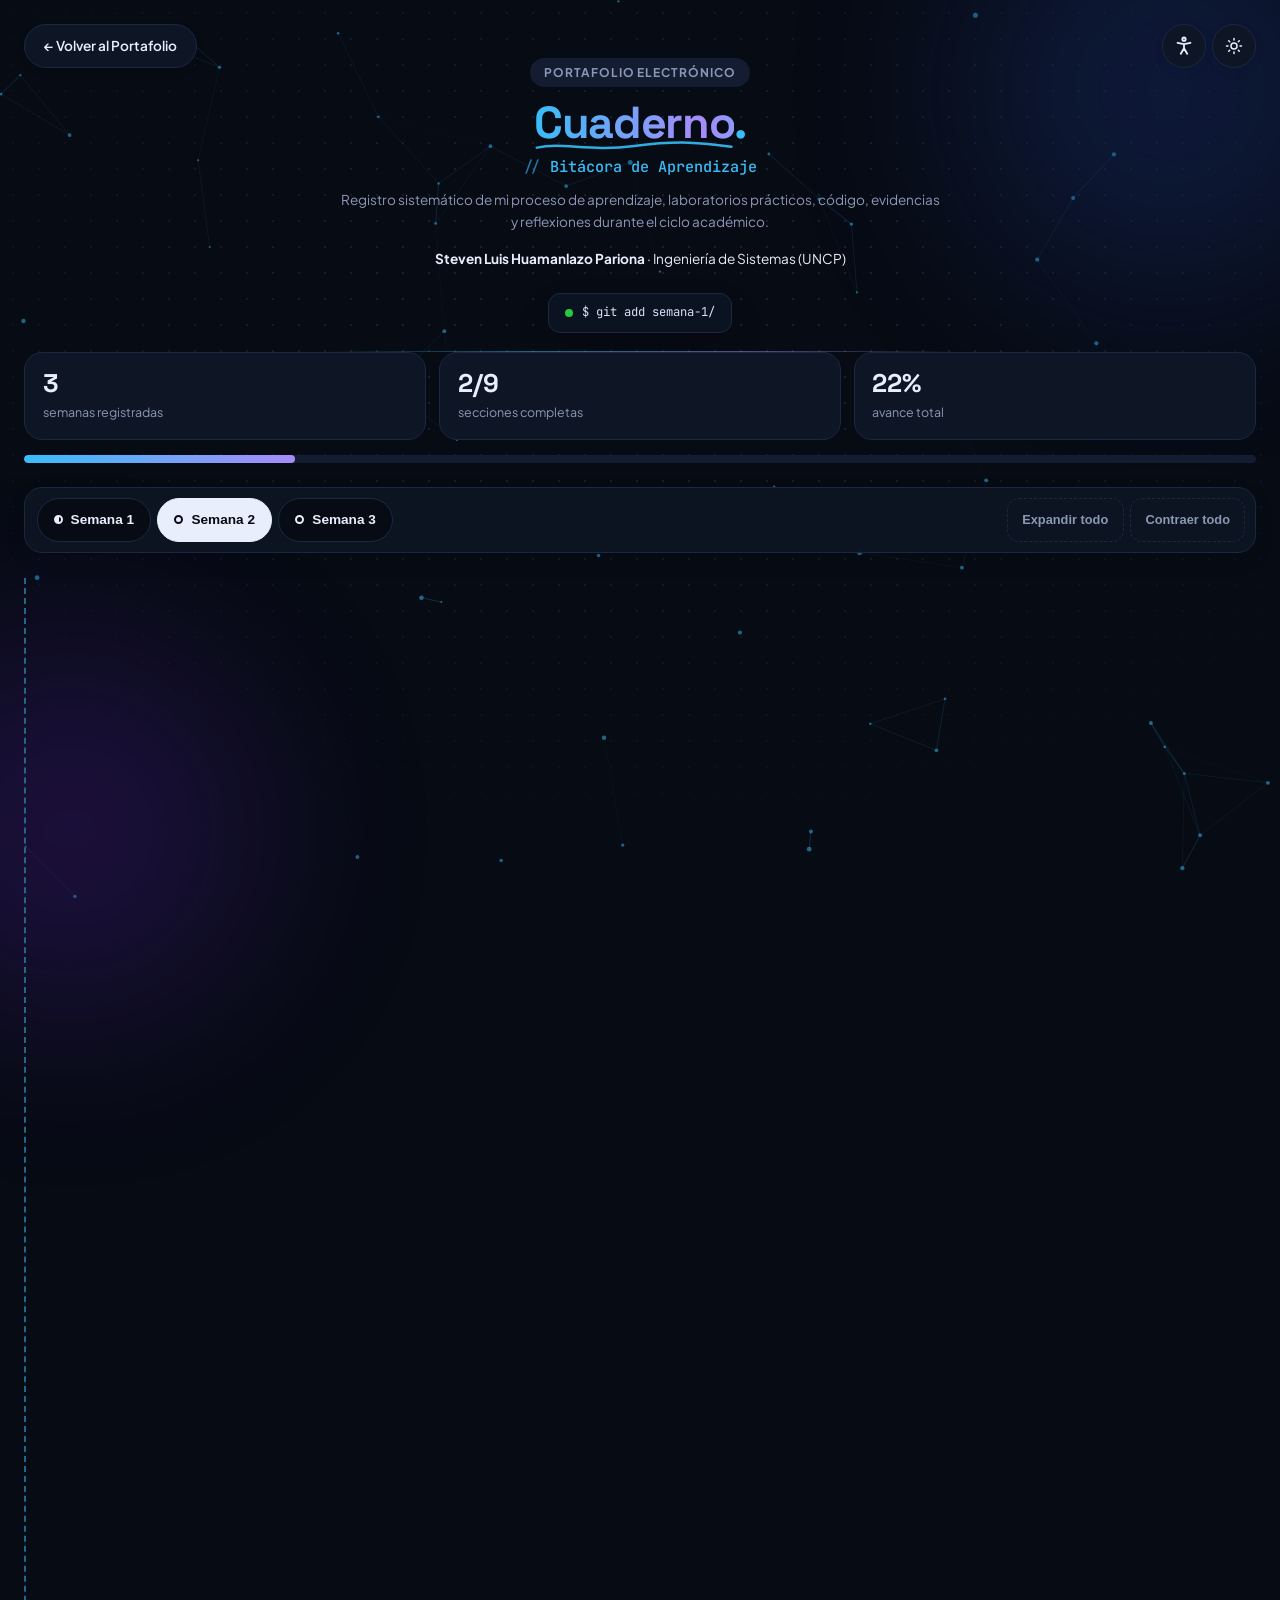
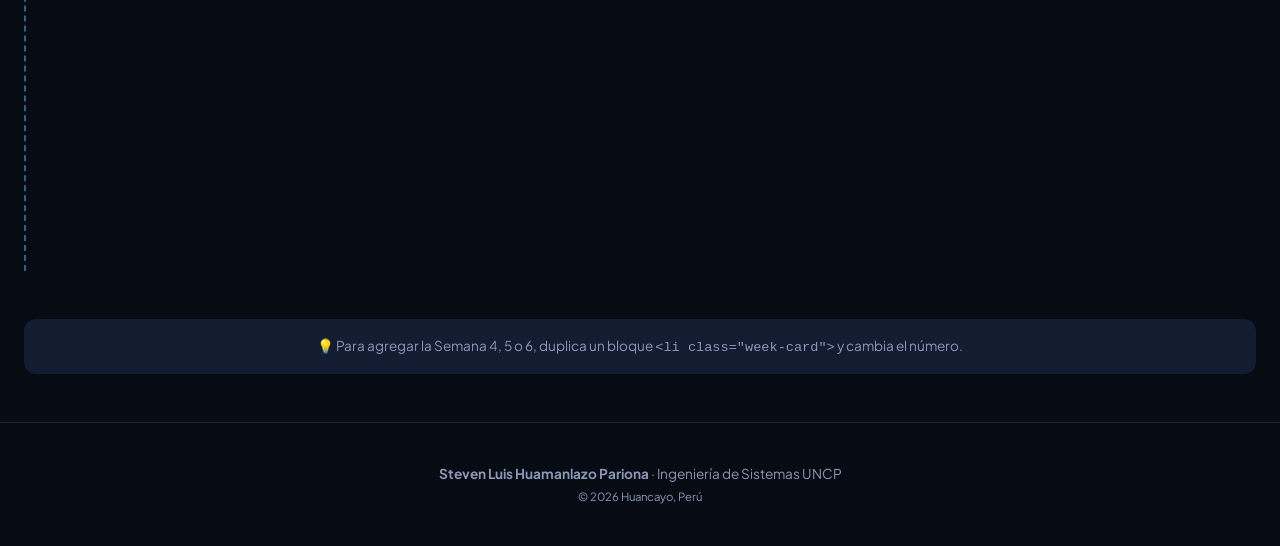
==== commit 8c84dd33: "feat(cuaderno): vista de semana en 3 columnas con pestañas y columna ampliable" ====
--- a/cuaderno.html
+++ b/cuaderno.html
@@ -15,6 +15,7 @@
   <link href="https://fonts.googleapis.com/css2?family=Atkinson+Hyperlegible:wght@400;700&display=swap" rel="stylesheet">
   <link rel="stylesheet" href="cuaderno/css/tech.css" />
   <link rel="stylesheet" href="cuaderno/css/semanas.css" />
+  <link rel="stylesheet" href="cuaderno/css/vista.css" />
   <script>
     /* Aplica tema y preferencias de accesibilidad guardadas antes de pintar */
     (function () {
@@ -319,5 +320,6 @@
   <script src="cuaderno/js/progreso.js"></script>
   <script src="cuaderno/js/fondo.js"></script>
   <script src="cuaderno/js/semanas.js"></script>
+  <script src="cuaderno/js/vista.js"></script>
 </body>
 </html>
--- a/cuaderno/css/semanas.css
+++ b/cuaderno/css/semanas.css
@@ -327,7 +327,7 @@
 .reflect-block h4 { font-family: var(--font-serif); font-size: 0.98rem; margin-bottom: 0.25rem; color: var(--accent-amber); }
 
 /* Galería de capturas */
-.shots {
+.lab-item .shots, .shots {
   list-style: none; display: grid; grid-template-columns: repeat(auto-fill, minmax(250px, 1fr));
   gap: 1rem; counter-reset: shot; padding: 0 !important; margin-top: 0.4rem;
 }
--- a/cuaderno/css/vista.css
+++ b/cuaderno/css/vista.css
@@ -0,0 +1,122 @@
+/* ==========================================================================
+   CUADERNO — vista compacta de cada semana: 3 columnas + pestañas + ampliar
+   Se carga DESPUÉS de semanas.css
+   ========================================================================== */
+
+/* ---------- Tamaño general más compacto ---------- */
+.notebook-hero { padding: 3.6rem 0 1.2rem; }
+.hero-title { font-size: clamp(2.1rem, 5vw, 2.8rem); }
+.hero-subtitle { font-size: 0.95rem; margin-bottom: 0.6rem; }
+.hero-desc { font-size: 0.85rem; margin-bottom: 1rem; }
+.badge-pill { margin-bottom: 0.7rem; }
+
+main.wrap { width: min(1280px, calc(100% - 3rem)); }
+.timeline { margin: 1.6rem 0; gap: 2rem; }
+.card-body { padding: 1.3rem 1.4rem; }
+.card-header { margin-bottom: 0.9rem; padding-bottom: 0.6rem; }
+.card-header h2 { font-size: 1.45rem; }
+
+/* ---------- Tres columnas ---------- */
+.week-panel-inner {
+  display: grid; grid-template-columns: minmax(0, 1fr); gap: 1rem; align-items: start;
+}
+.week-panel-inner > .week-pager { grid-column: 1 / -1; margin-top: 0.4rem; }
+
+.week-panel-inner > .section-block,
+.week-card .week-panel-inner > .section-block:first-child {
+  margin: 0; min-width: 0; position: relative;
+  background: var(--bg-crema); border: 1px solid var(--border-color); border-radius: 16px;
+  padding: 0 1rem 1rem;
+}
+.col-head {
+  position: sticky; top: 0; z-index: 3; display: flex; align-items: flex-start; gap: 0.6rem;
+  padding: 0.85rem 0 0.6rem; margin-bottom: 0.4rem;
+  background: var(--bg-crema); border-bottom: 1px dashed var(--border-color);
+}
+.col-head h3 { flex: 1; font-size: 0.9rem; line-height: 1.35; margin: 0; }
+.col-num {
+  display: inline-grid; place-items: center; width: 1.5rem; height: 1.5rem; margin-right: 0.4rem;
+  border-radius: 50%; background: var(--accent-amber); color: var(--bg-crema);
+  font: 700 0.72rem var(--font-mono); vertical-align: 1px;
+}
+.col-zoom {
+  flex-shrink: 0; min-width: 44px; min-height: 44px; margin: -0.6rem -0.3rem -0.6rem 0;
+  border-radius: 12px; border: 1px solid transparent; background: none; cursor: pointer;
+  color: var(--text-muted); font-size: 1.05rem; line-height: 1;
+}
+.col-zoom:hover { color: var(--accent-amber); border-color: var(--border-color); }
+.col-zoom[aria-pressed="true"] { color: var(--accent-amber); background: var(--card-subtle); }
+.section-block .hint { font-size: 0.72rem; margin: 0 0 0.5rem; }
+
+/* Contenido más pequeño dentro de las columnas */
+.week-panel-inner .entry {
+  background: none; border: 0; padding: 0; font-size: 0.84rem; line-height: 1.62;
+}
+.week-panel-inner .entry p + p { margin-top: 0.6rem; }
+.week-panel-inner .lab-item { background: none; border: 0; padding: 0.2rem 0 0; border-radius: 0; }
+.week-panel-inner dd { font-size: 0.83rem; line-height: 1.6; }
+.week-panel-inner .lab-item h4 { font-size: 0.72rem; margin: 0.8rem 0 0.3rem; }
+.week-panel-inner .lab-item ol, .week-panel-inner .lab-item ul { gap: 0.25rem; padding-left: 1.15rem; }
+.week-panel-inner pre { font-size: 0.74rem; padding: 0.8rem; }
+.week-panel-inner .flow { margin: 0.8rem 0 0.2rem; gap: 0.35rem; }
+.week-panel-inner .flow li { font-size: 0.68rem; padding: 0.3rem 0.55rem; gap: 0.35rem; }
+.week-panel-inner .reflect-block + .reflect-block { margin-top: 0.8rem; }
+.week-panel-inner .reflect-block h4 { font-size: 0.85rem; }
+
+/* Galería compacta */
+.week-panel-inner .shots { grid-template-columns: repeat(auto-fill, minmax(120px, 1fr)); gap: 0.6rem; }
+.week-panel-inner .shot-card { border-radius: 10px; }
+.week-panel-inner .shot-card figcaption { padding: 0.45rem 0.55rem 0.55rem; font-size: 0.68rem; line-height: 1.4; }
+.week-panel-inner .shot-link::before { width: 1.35rem; height: 1.35rem; font-size: 0.66rem; top: 0.4rem; left: 0.4rem; }
+.week-panel-inner .shot-link::after { font-size: 0.62rem; padding: 0.15rem 0.45rem; right: 0.4rem; bottom: 0.4rem; }
+
+/* ---------- Pestañas del laboratorio ---------- */
+.lab-grid.is-tabs { display: block; margin-top: 0.2rem; }
+.lab-tabs {
+  display: flex; gap: 0.35rem; overflow-x: auto; padding: 0.15rem 0 0.55rem;
+  scrollbar-width: thin; scroll-snap-type: x proximity;
+}
+.lab-tab {
+  flex: 0 0 auto; min-height: 44px; padding: 0 0.8rem; border-radius: 999px; cursor: pointer;
+  background: var(--card-bg); color: var(--text-muted); border: 1px solid var(--border-color);
+  font: 600 0.72rem var(--font-mono); white-space: nowrap; scroll-snap-align: start;
+  transition: color 0.2s ease, border-color 0.2s ease, background 0.2s ease;
+}
+.lab-tab:hover { color: var(--text-dark); border-color: var(--accent-amber); }
+.lab-tab[aria-selected="true"] {
+  background: var(--accent-amber); border-color: var(--accent-amber); color: var(--bg-crema);
+}
+.lab-tab .tab-count {
+  display: inline-block; margin-left: 0.3rem; padding: 0 0.35rem; border-radius: 999px;
+  background: rgba(127, 127, 127, 0.25); font-size: 0.65rem;
+}
+.lab-grid.is-tabs .lab-item[hidden] { display: none; }
+.lab-grid.is-tabs .lab-item { animation: tabin 0.3s ease; }
+@keyframes tabin { from { opacity: 0; transform: translateY(6px); } to { opacity: 1; transform: none; } }
+
+/* ---------- Escritorio: 3 columnas ---------- */
+@media (min-width: 1100px) {
+  .week-panel-inner { grid-template-columns: minmax(0, 1fr) minmax(0, 1.3fr) minmax(0, 1fr); }
+  .week-panel-inner > .section-block {
+    max-height: min(74vh, 660px); overflow-y: auto; scrollbar-width: thin;
+    scrollbar-color: var(--border-color) transparent;
+  }
+  /* Columna ampliada: ocupa toda la fila y ya no tiene tope de altura */
+  .week-panel-inner > .section-block.is-zoom { grid-column: 1 / -1; max-height: none; overflow: visible; }
+  .week-panel-inner > .section-block.is-zoom .shots { grid-template-columns: repeat(auto-fill, minmax(210px, 1fr)); }
+  .week-panel-inner > .section-block.is-zoom .entry { columns: 2 340px; column-gap: 2.2rem; }
+  .week-panel-inner > .section-block.is-zoom .entry p { break-inside: avoid; }
+}
+/* En pantallas pequeñas no hay columnas, así que el botón de ampliar sobra */
+@media (max-width: 1099px) { .col-zoom { display: none; } }
+
+html[data-motion="reduce"] .lab-grid.is-tabs .lab-item { animation: none; }
+html[data-contrast="high"] .lab-tab { border-width: 2px; border-color: var(--text-dark); }
+html[data-contrast="high"] .week-panel-inner > .section-block { border-width: 2px; border-color: var(--text-dark); }
+
+@media print {
+  .lab-tabs, .col-zoom { display: none !important; }
+  .lab-grid.is-tabs .lab-item[hidden] { display: block !important; }
+  .week-panel-inner { display: block; }
+  .week-panel-inner > .section-block { max-height: none !important; overflow: visible !important; margin-bottom: 1rem; }
+}
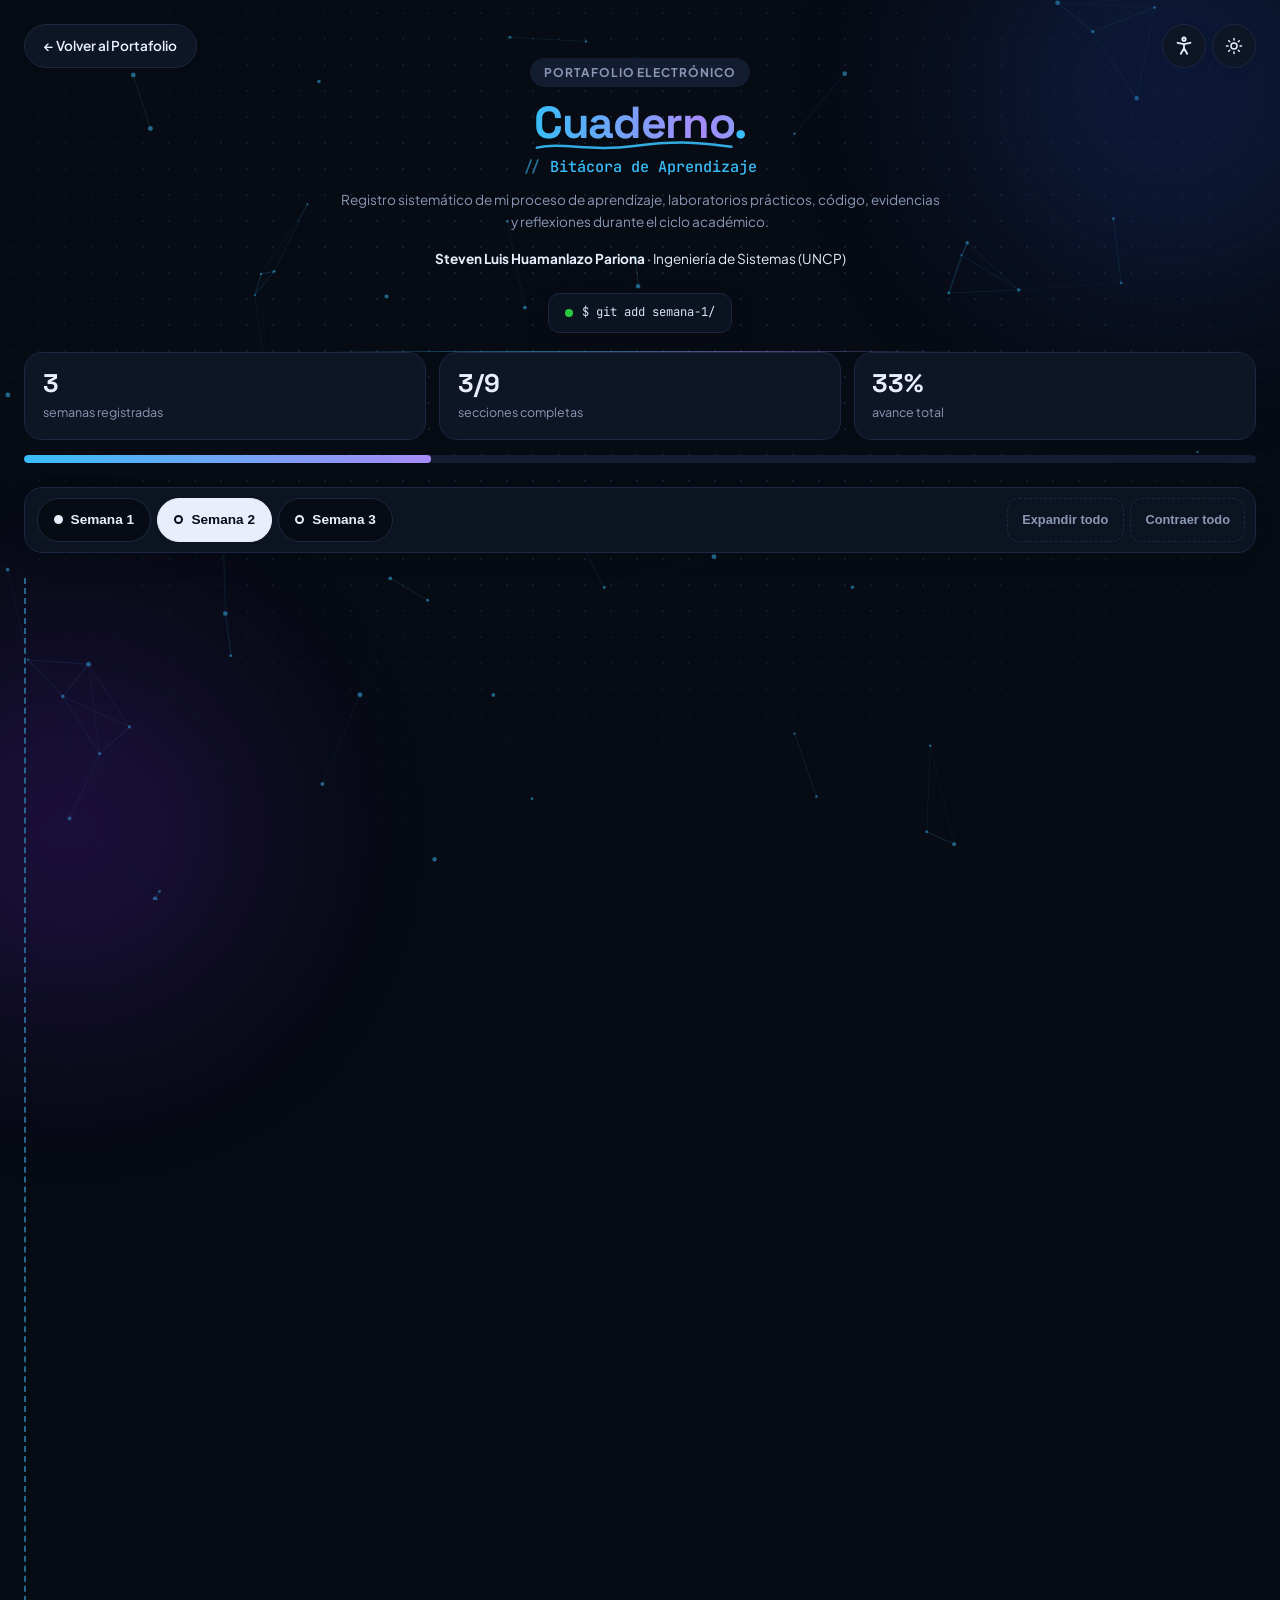
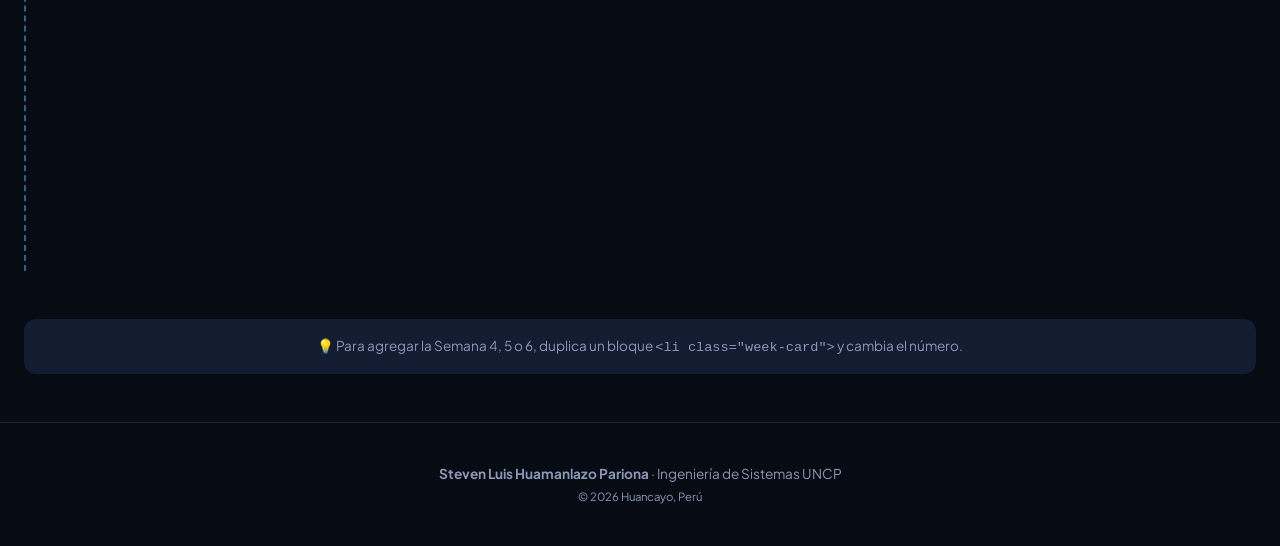
==== commit b2c098c8: "docs(sem02): agregar capturas y guía resuelta de la Semana 2" ====
--- a/cuaderno.html
+++ b/cuaderno.html
@@ -134,7 +134,7 @@
               <div class="lab-item span-full"><dt>Evidencia</dt><dd>
                 <ul>
                   <li>Repositorio GitHub: <a href="https://github.com/stevenhuamanlazo/portafolio-web-uncp" target="_blank" rel="noopener">github.com/stevenhuamanlazo/portafolio-web-uncp</a></li>
-                  <li>Infografía en Canva: [Pega aquí tu enlace de Canva]</li>
+                  <li>Infografía en Canva: <a href="https://canva.link/9j7vn8e0zppvliu" target="_blank" rel="noopener">canva.link/9j7vn8e0zppvliu</a></li>
                   <li>Archivos de evidencia: carpeta <code>assets/Sem01/</code></li>
                 </ul>
               </dd></div>
--- a/cuaderno/css/vista.css
+++ b/cuaderno/css/vista.css
@@ -73,13 +73,12 @@
 /* ---------- Pestañas del laboratorio ---------- */
 .lab-grid.is-tabs { display: block; margin-top: 0.2rem; }
 .lab-tabs {
-  display: flex; gap: 0.35rem; overflow-x: auto; padding: 0.15rem 0 0.55rem;
-  scrollbar-width: thin; scroll-snap-type: x proximity;
+  display: flex; flex-wrap: wrap; gap: 0.35rem; padding: 0.15rem 0 0.7rem;
 }
 .lab-tab {
   flex: 0 0 auto; min-height: 44px; padding: 0 0.8rem; border-radius: 999px; cursor: pointer;
   background: var(--card-bg); color: var(--text-muted); border: 1px solid var(--border-color);
-  font: 600 0.72rem var(--font-mono); white-space: nowrap; scroll-snap-align: start;
+  font: 600 0.72rem var(--font-mono); white-space: nowrap;
   transition: color 0.2s ease, border-color 0.2s ease, background 0.2s ease;
 }
 .lab-tab:hover { color: var(--text-dark); border-color: var(--accent-amber); }
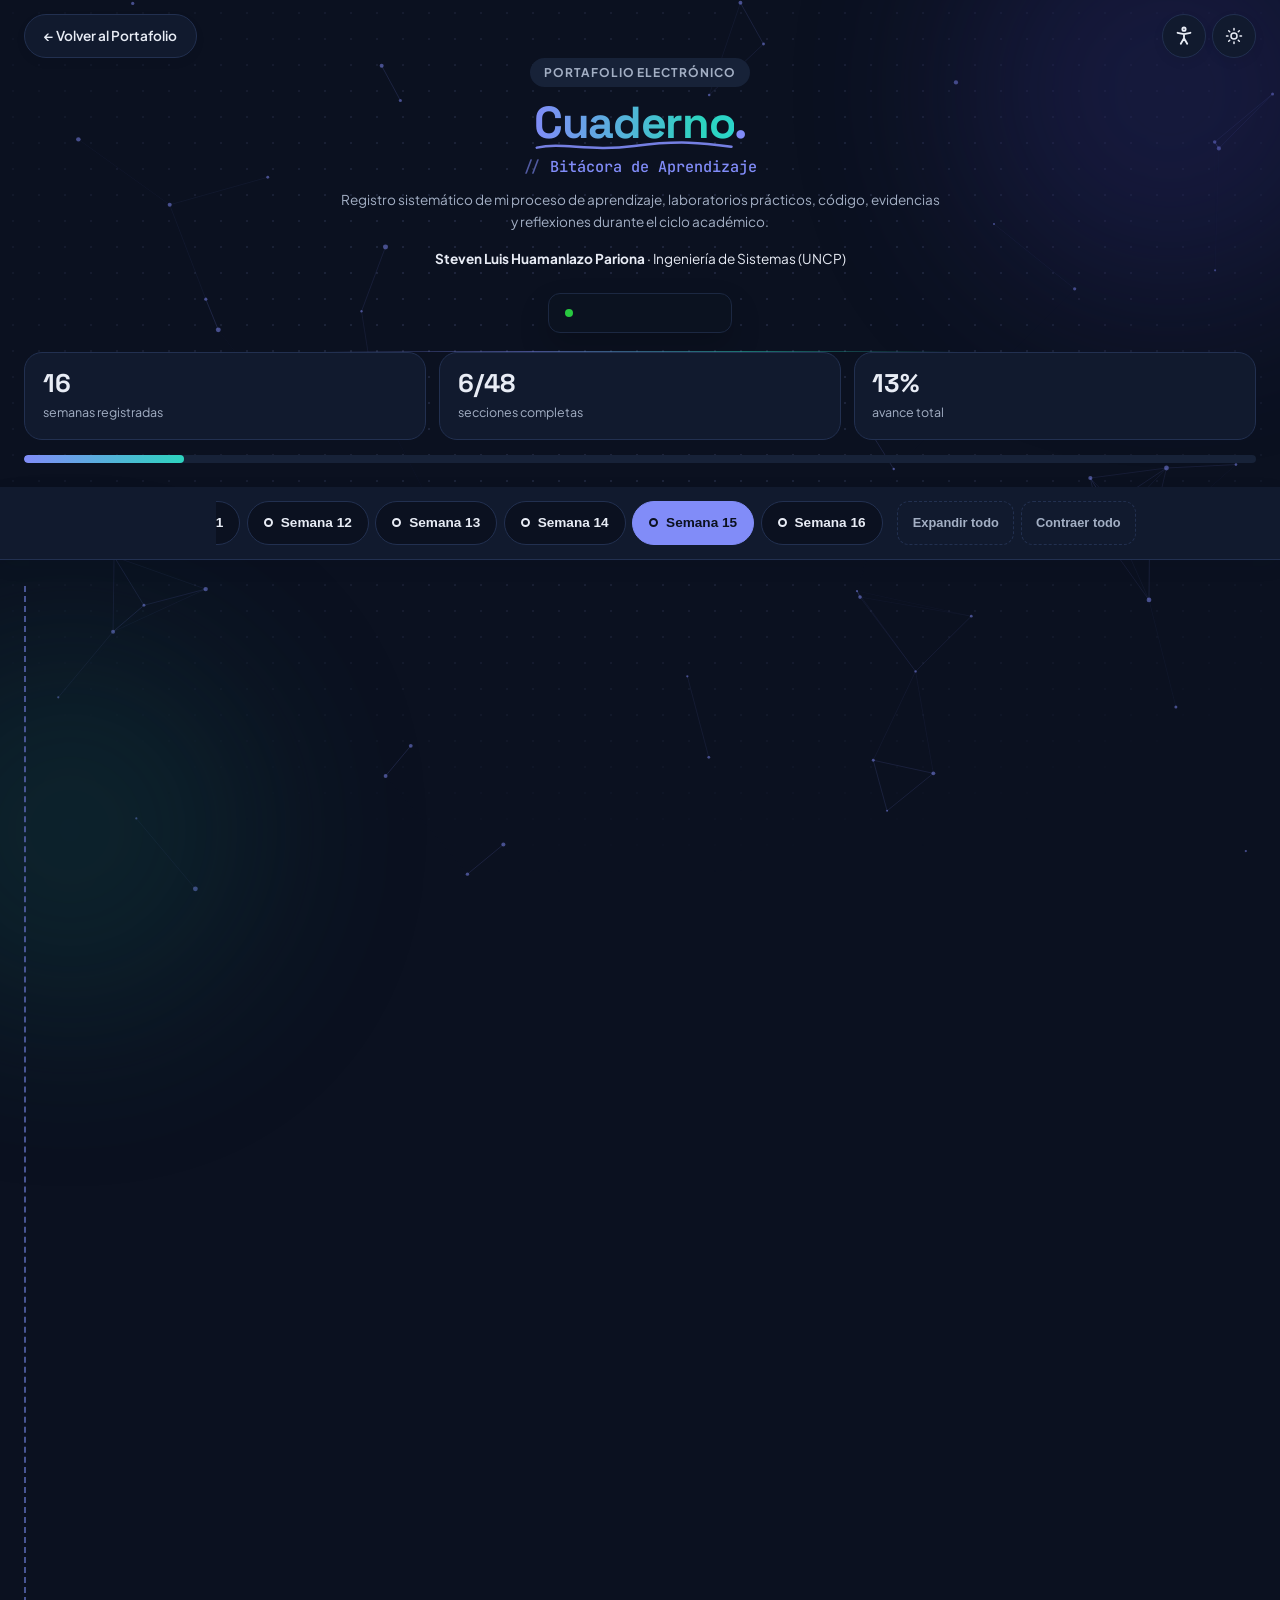
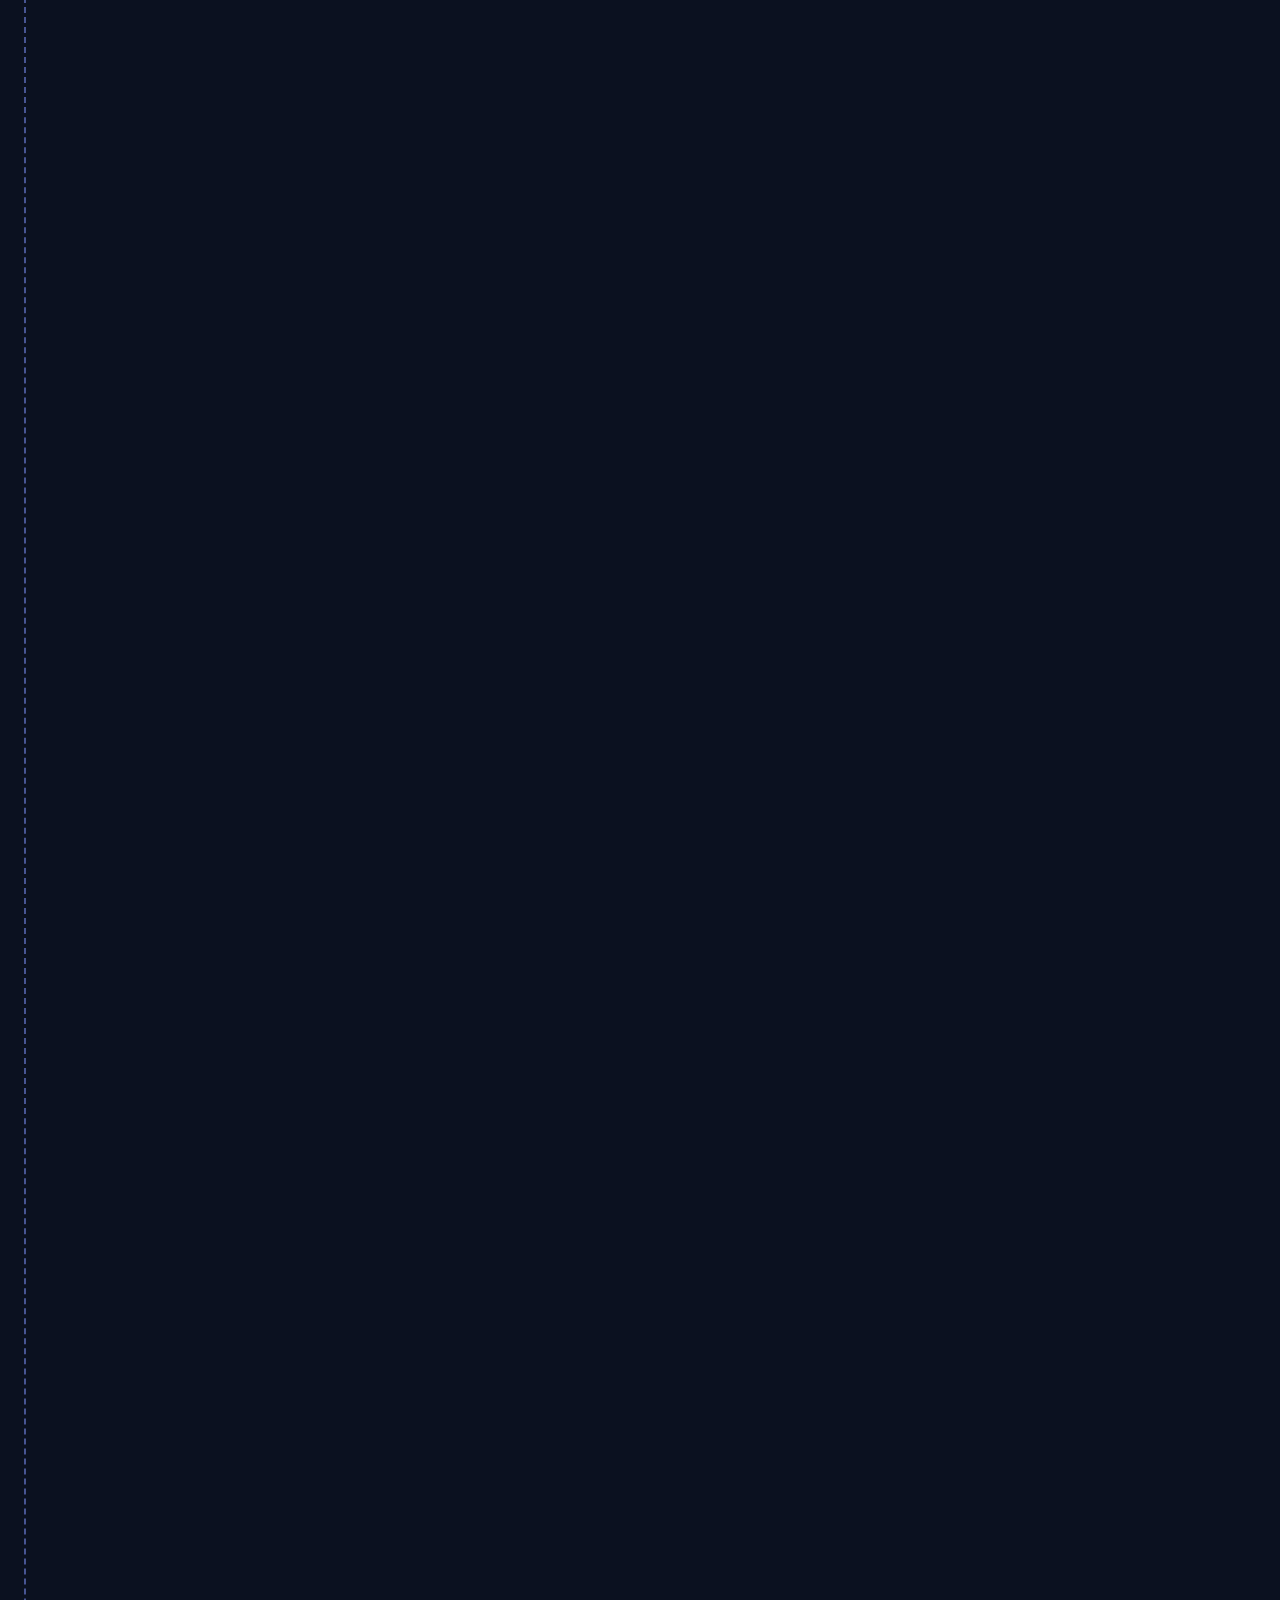
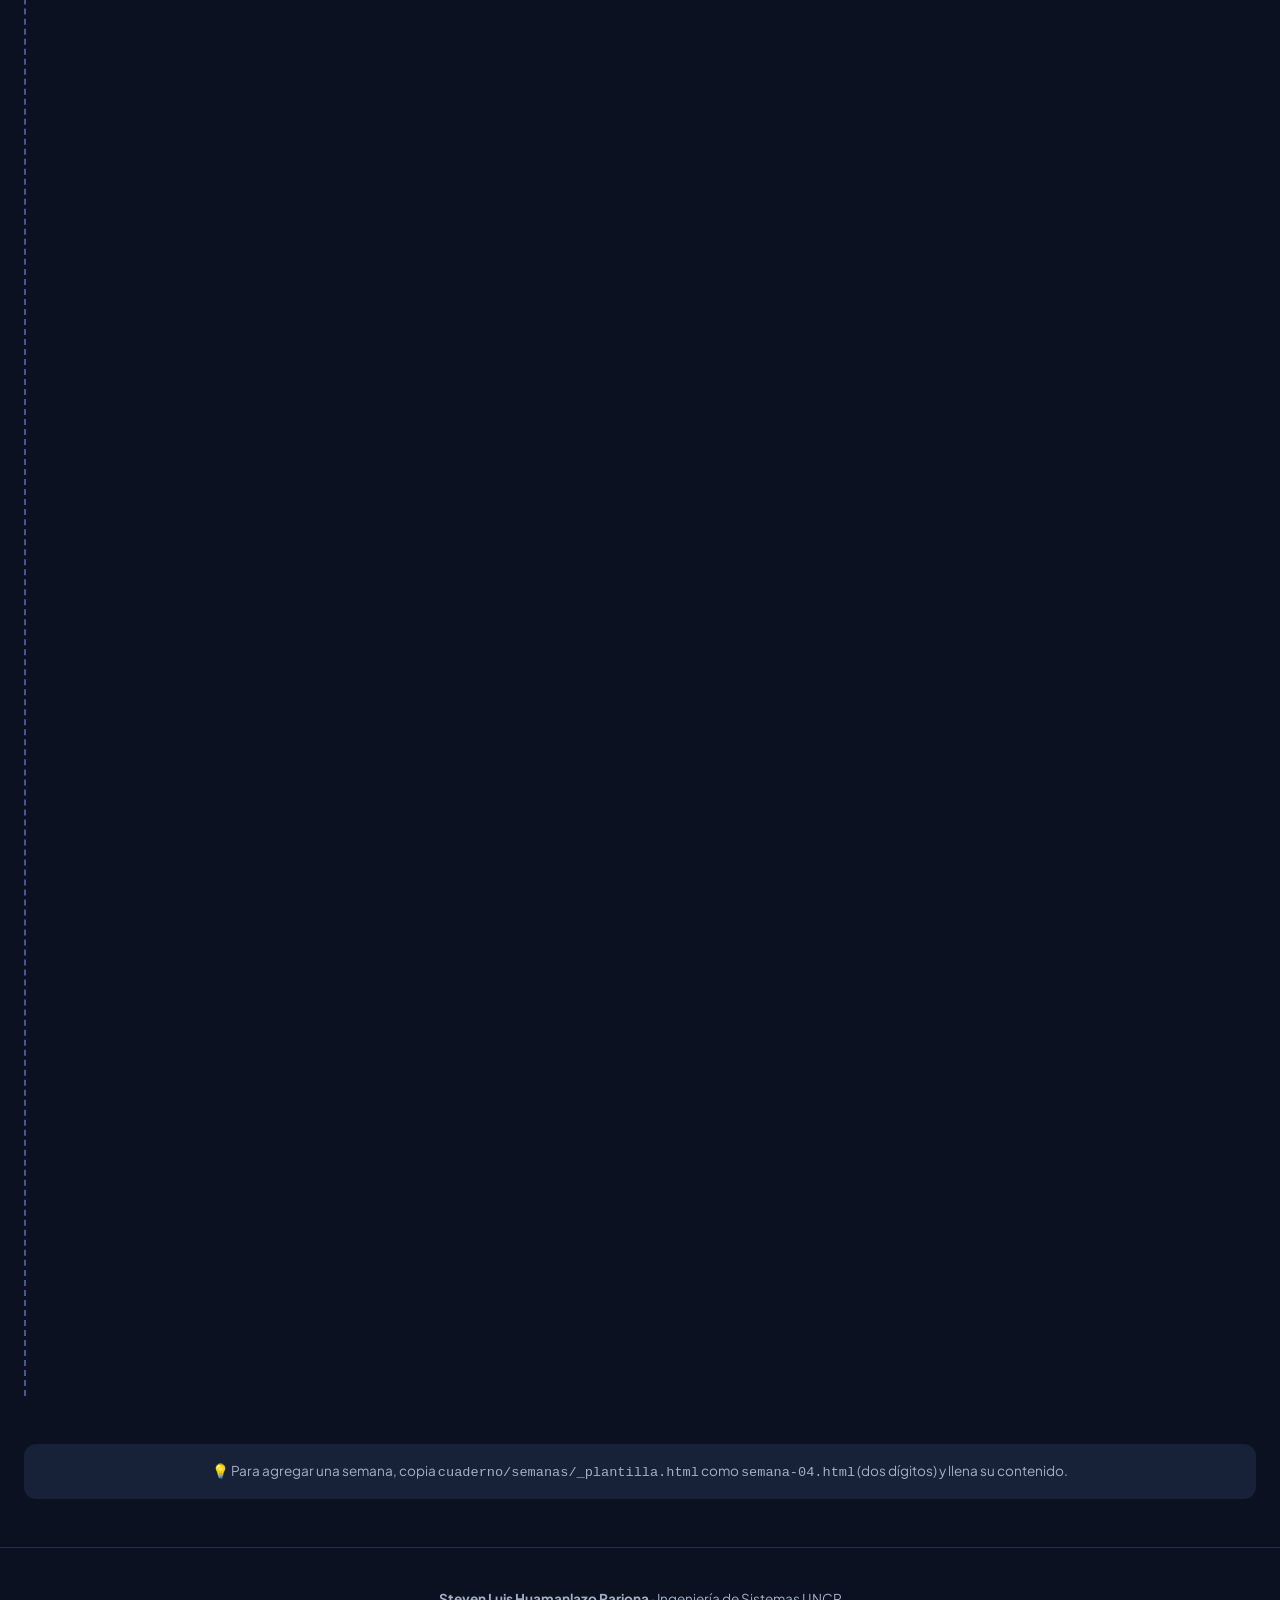
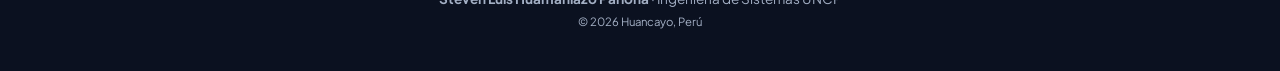
==== commit 4407c3a4: "style(cuaderno): paleta profesional, temas desplegables y barra de semanas sin superposición" ====
--- a/cuaderno.html
+++ b/cuaderno.html
@@ -16,6 +16,7 @@
   <link rel="stylesheet" href="cuaderno/css/tech.css" />
   <link rel="stylesheet" href="cuaderno/css/semanas.css" />
   <link rel="stylesheet" href="cuaderno/css/vista.css" />
+  <link rel="stylesheet" href="cuaderno/css/pro.css" />
   <script>
     /* Aplica tema y preferencias de accesibilidad guardadas antes de pintar */
     (function () {
@@ -72,241 +73,13 @@
   </header>
 
   <main id="contenido" class="wrap" tabindex="-1">
-    <ol class="timeline" aria-label="Registro semanal">
-
-      <!-- Semana 1 -->
-      <li class="week-card" id="semana-1">
-        <div class="week-marker" aria-hidden="true">1</div>
-        <article class="card-body">
-          <header class="card-header">
-            <span class="week-label">REGISTRO SEMANAL</span>
-            <h2>Semana 1</h2>
-          </header>
-
-          <section class="section-block">
-            <h3>1. Descripción de temas aprendidos con mis propias palabras</h3>
-            <p class="hint">(Definiciones y procedimientos)</p>
-            <div class="entry">
-              <p>Esta semana aprendí que no todo lo que está en internet es lo mismo. Una <strong>página web</strong> es un documento al que se entra con una URL; un <strong>sitio web</strong> es un conjunto de páginas conectadas bajo un mismo dominio; una <strong>aplicación web</strong> corre en un servidor y reacciona a lo que hace el usuario (por ejemplo Gmail); y un <strong>sistema web</strong> junta varias aplicaciones, servicios y bases de datos para resolver un problema grande, como el sistema de matrícula de la UNCP.</p>
-              <p>También entendí el recorrido de una petición: el <strong>DNS</strong> traduce el nombre del dominio a una dirección IP, <strong>TCP/IP</strong> divide la información en paquetes y la envía por la red, y <strong>HTTP/HTTPS</strong> organiza la conversación: el navegador envía un <em>Request</em> (GET o POST) y el servidor responde con un <em>Response</em> (200 OK, 404 Not Found).</p>
-              <ol class="flow" aria-label="Recorrido de una petición">
-                <li>Navegador</li><li>DNS</li><li>TCP/IP</li><li>HTTP/HTTPS Request</li><li>Servidor</li><li>Response</li>
-              </ol>
-              <p>La web se basa en estándares abiertos: <strong>HTML</strong> da la estructura, <strong>CSS</strong> el aspecto y <strong>JavaScript</strong> la interactividad, y organizaciones como el W3C los mantienen para que ninguna empresa controle la web. El desarrollo se divide en <strong>Frontend</strong> (lo que se ve y se ejecuta en el navegador), <strong>Backend</strong> (la lógica, las APIs y la base de datos en el servidor) y <strong>Fullstack</strong> (dominar ambas capas).</p>
-              <p>Aprendí también que <strong>Git</strong> es un sistema de control de versiones y <strong>GitHub</strong> el lugar donde se aloja el repositorio, lo que permite guardar el historial de cambios y publicar el código.</p>
-              <p>Finalmente, con la infografía aprendí a elegir un hosting según las necesidades del proyecto. Los planes gratuitos (Vercel, Render, Supabase) sirven para practicar, pero tienen límites: poca memoria, servidores que se duermen por inactividad y restricciones de uso comercial. Los planes de pago (Vercel Pro, Heroku, PlanetScale) ofrecen dominio personalizado, HTTPS/SSL, CDN, despliegue automático, escalabilidad y soporte.</p>
-            </div>
-          </section>
-
-          <section class="section-block">
-            <h3>2. Ejercicios de laboratorio - Resultados</h3>
-            <dl class="lab-grid">
-              <div class="lab-item span-full"><dt>Ejercicio</dt><dd>
-                <p><strong>Ejercicio 1:</strong> Laboratorio 01A, configuración de Visual Studio Code y creación de mi tarjeta de presentación web publicada en GitHub.</p>
-                <p><strong>Ejercicio 2:</strong> Infografía grupal con la recomendación de hosting para la empresa "Textiles Andinos" S.A.C.</p>
-              </dd></div>
-              <div class="lab-item span-full"><dt>Procedimiento</dt><dd>
-                <h4>Ejercicio 1</h4>
-                <ol>
-                  <li>Instalé Visual Studio Code y abrí la carpeta <code>Laboratorio01_Web</code>.</li>
-                  <li>Identifiqué las áreas de la interfaz: barra de actividad, barra lateral, editor, panel y barra de estado.</li>
-                  <li>Instalé las extensiones Live Server, Prettier, Material Icon Theme y ES7+ React snippets.</li>
-                  <li>Practiqué atajos de teclado: <kbd>Ctrl</kbd>+<kbd>P</kbd>, <kbd>Ctrl</kbd>+<kbd>Shift</kbd>+<kbd>P</kbd>, <kbd>Ctrl</kbd>+<kbd>D</kbd>, <kbd>Alt</kbd>+<kbd>↑</kbd>/<kbd>↓</kbd>, <kbd>Ctrl</kbd>+<kbd>/</kbd> y <kbd>!</kbd> + <kbd>Tab</kbd> (Emmet).</li>
-                  <li>Creé <code>index.html</code> con la estructura base y agregué mi foto, nombre, carrera, un párrafo sobre el rol que me interesa y mis enlaces.</li>
-                  <li>Lo abrí con Live Server para ver los cambios en tiempo real.</li>
-                  <li>Ejecuté <code>git init</code>, <code>git add .</code>, <code>git commit -m "Práctica 01: Fundamentos y VSC"</code> y <code>git push</code> al repositorio público <code>portafolio-web-uncp</code>.</li>
-                </ol>
-                <h4>Ejercicio 2</h4>
-                <ol>
-                  <li>Analicé el caso: la empresa necesita un sitio web administrable (CMS) con galerías de alta resolución, blogs y cotizaciones B2B, con contrato de 3 años.</li>
-                  <li>Investigamos servicios gratuitos (Vercel, Render, Supabase) y de pago (Vercel Pro, Heroku, PlanetScale).</li>
-                  <li>Comparamos según disponibilidad, rendimiento, seguridad, escalabilidad y facilidad de administración.</li>
-                  <li>Calculamos el costo total y diseñamos la infografía en Canva.</li>
-                </ol>
-              </dd></div>
-              <div class="lab-item span-full"><dt>Resultado</dt><dd>
-                <p><strong>Ejercicio 1:</strong> Una tarjeta de presentación que se visualiza en el navegador con Live Server, y un repositorio público en GitHub con los archivos <code>index.html</code> y <code>foto.jpg</code>.</p>
-                <p><strong>Ejercicio 2:</strong> Una infografía que recomienda un hosting de pago, porque los planes gratuitos no permiten uso comercial y se duermen por inactividad. Costo estimado: US$600 al año, US$1800 por los 3 años.</p>
-              </dd></div>
-              <div class="lab-item span-full"><dt>Observaciones</dt><dd>
-                <p>Al enlazar el repositorio apareció el error <code>remote origin already exists</code>, porque el remoto ya estaba configurado. Lo resolví continuando con <code>git branch -M main</code> y <code>git push -u origin main</code>, y el envío funcionó. Noté que Live Server actualiza el navegador automáticamente sin recargar. En la infografía trabajamos en equipo de 6 integrantes y vimos que el hosting gratuito no sirve para una empresa que necesita estar siempre disponible.</p>
-              </dd></div>
-              <div class="lab-item span-full"><dt>Evidencia</dt><dd>
-                <ul>
-                  <li>Repositorio GitHub: <a href="https://github.com/stevenhuamanlazo/portafolio-web-uncp" target="_blank" rel="noopener">github.com/stevenhuamanlazo/portafolio-web-uncp</a></li>
-                  <li>Infografía en Canva: <a href="https://canva.link/9j7vn8e0zppvliu" target="_blank" rel="noopener">canva.link/9j7vn8e0zppvliu</a></li>
-                  <li>Archivos de evidencia: carpeta <code>assets/Sem01/</code></li>
-                </ul>
-              </dd></div>
-              <div class="lab-item span-full"><dt>Captura</dt><dd>
-                <ol class="shots" aria-label="Capturas de la Semana 1">
-                  <li><figure class="shot-card">
-                    <a class="shot-link" href="assets/Sem01/s1_01_extensiones_vsc.png" target="_blank" rel="noopener"><img src="assets/Sem01/s1_01_extensiones_vsc.png" alt="Extensiones instaladas: Live Server, Prettier, Material Icon Theme y ES7+ React snippets." loading="lazy" /></a>
-                    <figcaption>Extensiones instaladas: Live Server, Prettier, Material Icon Theme y ES7+ React snippets.</figcaption>
-                  </figure></li>
-                  <li><figure class="shot-card">
-                    <a class="shot-link" href="assets/Sem01/s1_02_interfaz_vsc.png" target="_blank" rel="noopener"><img src="assets/Sem01/s1_02_interfaz_vsc.png" alt="Interfaz de VSC: barra de actividad, barra lateral, editor, panel y barra de estado." loading="lazy" /></a>
-                    <figcaption>Interfaz de VSC: barra de actividad, barra lateral, editor, panel y barra de estado.</figcaption>
-                  </figure></li>
-                  <li><figure class="shot-card">
-                    <a class="shot-link" href="assets/Sem01/s1_03_atajos.png" target="_blank" rel="noopener"><img src="assets/Sem01/s1_03_atajos.png" alt="Atajos de teclado: ! + Tab (Emmet) y Ctrl+Shift+P." loading="lazy" /></a>
-                    <figcaption>Atajos de teclado: ! + Tab (Emmet) y Ctrl+Shift+P.</figcaption>
-                  </figure></li>
-                  <li><figure class="shot-card">
-                    <a class="shot-link" href="assets/Sem01/s1_04_tarjeta_live_server.png" target="_blank" rel="noopener"><img src="assets/Sem01/s1_04_tarjeta_live_server.png" alt="Tarjeta de presentación visualizada con Live Server." loading="lazy" /></a>
-                    <figcaption>Tarjeta de presentación visualizada con Live Server.</figcaption>
-                  </figure></li>
-                  <li><figure class="shot-card">
-                    <a class="shot-link" href="assets/Sem01/s1_05_git_terminal.png" target="_blank" rel="noopener"><img src="assets/Sem01/s1_05_git_terminal.png" alt="Terminal integrada con git init, add, commit y push." loading="lazy" /></a>
-                    <figcaption>Terminal integrada con git init, add, commit y push.</figcaption>
-                  </figure></li>
-                  <li><figure class="shot-card">
-                    <a class="shot-link" href="assets/Sem01/s1_06_repositorio_github.png" target="_blank" rel="noopener"><img src="assets/Sem01/s1_06_repositorio_github.png" alt="Repositorio público portafolio-web-uncp en GitHub." loading="lazy" /></a>
-                    <figcaption>Repositorio público portafolio-web-uncp en GitHub.</figcaption>
-                  </figure></li>
-                  <li><figure class="shot-card">
-                    <a class="shot-link" href="assets/Sem01/s1_07_evidencia_combinada.png" target="_blank" rel="noopener"><img src="assets/Sem01/s1_07_evidencia_combinada.png" alt="Evidencia combinada: código HTML, terminal con Git y vista previa en el navegador." loading="lazy" /></a>
-                    <figcaption>Evidencia combinada: código HTML, terminal con Git y vista previa en el navegador.</figcaption>
-                  </figure></li>
-                  <li><figure class="shot-card">
-                    <a class="shot-link" href="assets/Sem01/s1_08_infografia_hosting.png" target="_blank" rel="noopener"><img src="assets/Sem01/s1_08_infografia_hosting.png" alt="Infografía grupal: recomendación de hosting para Textiles Andinos S.A.C." loading="lazy" /></a>
-                    <figcaption>Infografía grupal: recomendación de hosting para Textiles Andinos S.A.C.</figcaption>
-                  </figure></li>
-                </ol>
-              </dd></div>
-              <div class="lab-item span-full">
-                <dt>Código de la Práctica</dt>
-                <dd>
-                  <p class="file-name">Laboratorio01_Web/index.html</p>
-<pre><code>&lt;!DOCTYPE html&gt;
-&lt;html lang="en"&gt;
-  &lt;head&gt;
-    &lt;meta charset="UTF-8" /&gt;
-    &lt;meta name="viewport" content="width=device-width, initial-scale=1.0" /&gt;
-    &lt;title&gt;Mi Primera Página&lt;/title&gt;
-  &lt;/head&gt;
-  &lt;body&gt;
-    &lt;img src="foto.jpg" alt="Mi foto" width="200" /&gt;
-    &lt;h1&gt;Steven Luis Huamanlazo Pariona&lt;/h1&gt;
-    &lt;h2&gt;Ingeniería de Sistemas - UNCP&lt;/h2&gt;
-    &lt;p&gt;
-      Me interesa el desarrollo Frontend porque disfruto crear interfaces web
-      intuitivas, interactivas y funcionales que faciliten la experiencia de
-      los usuarios.
-    &lt;/p&gt;
-    &lt;a href="https://github.com/stevenhuamanlazo"&gt;Mi GitHub&lt;/a&gt;
-    &lt;a href="https://www.linkedin.com/in/steven-huamanlazo/"&gt;Mi LinkedIn&lt;/a&gt;
-    &lt;a href="mailto:e_2021101343L@uncp.edu.pe"&gt;Mi correo institucional&lt;/a&gt;
-  &lt;/body&gt;
-&lt;/html&gt;</code></pre>
-                </dd>
-              </div>
-            </dl>
-          </section>
-
-          <section class="section-block">
-            <h3>3. Reflexión: ¿Qué aprendí? y ¿Cómo aprendí?</h3>
-            <div class="entry">
-              <div class="reflect-block"><h4>¿Qué aprendí?</h4><p>Aprendí a diferenciar página, sitio, aplicación y sistema web, y a entender cómo viaja una petición desde que escribo una dirección hasta que el servidor responde. También aprendí a configurar mi entorno de trabajo en VSC, a publicar mi código con Git y GitHub, y a elegir un hosting pensando en disponibilidad, rendimiento, seguridad y crecimiento del proyecto, no solo en el precio.</p></div>
-              <div class="reflect-block"><h4>¿Cómo aprendí?</h4><p>Primero con la clase teórica, que me dio los conceptos, y luego aplicándolos: configuré el entorno, practiqué los atajos sin usar el ratón y construí mi tarjeta paso a paso. En la infografía aprendí investigando en equipo las características de cada servicio y justificando la recomendación con números.</p></div>
-              <div class="reflect-block"><h4>Dificultad y solución</h4><p>Me apareció el error <code>remote origin already exists</code> al conectar con GitHub. Entendí que el repositorio remoto ya estaba enlazado, así que bastó con hacer el push a la rama main. Eso me ayudó a comprender mejor cómo se relacionan el repositorio local y el remoto.</p></div>
-            </div>
-          </section>
-        </article>
-      </li>
-
-      <!-- Semana 2 -->
-      <li class="week-card" id="semana-2">
-        <div class="week-marker" aria-hidden="true">2</div>
-        <article class="card-body">
-          <header class="card-header">
-            <span class="week-label">REGISTRO SEMANAL</span>
-            <h2>Semana 2</h2>
-          </header>
-
-          <section class="section-block">
-            <h3>1. Descripción de temas aprendidos con mis propias palabras</h3>
-            <p class="hint">(Definiciones y procedimientos)</p>
-            <div class="placeholder-box">
-              [Escribe aquí los temas aprendidos durante esta semana con tus propias palabras.]
-            </div>
-          </section>
-
-          <section class="section-block">
-            <h3>2. Ejercicios de laboratorio - Resultados</h3>
-            <dl class="lab-grid">
-              <div class="lab-item"><dt>Ejercicio</dt><dd>[Describe el ejercicio realizado.]</dd></div>
-              <div class="lab-item"><dt>Procedimiento</dt><dd>[Describe el procedimiento seguido.]</dd></div>
-              <div class="lab-item"><dt>Resultado</dt><dd>[Describe el resultado obtenido.]</dd></div>
-              <div class="lab-item"><dt>Observaciones</dt><dd>[Anota observaciones relevantes.]</dd></div>
-              <div class="lab-item"><dt>Evidencia</dt><dd>[Enlace, archivo o descripción de la evidencia.]</dd></div>
-              <div class="lab-item"><dt>Captura</dt><dd>[Inserta aquí una captura de pantalla cuando la tengas.]</dd></div>
-              <div class="lab-item span-full">
-                <dt>Código de la Práctica</dt>
-                <dd>
-<pre><code>// Pega aquí el código relevante de la práctica</code></pre>
-                </dd>
-              </div>
-            </dl>
-          </section>
-
-          <section class="section-block">
-            <h3>3. Reflexión: ¿Qué aprendí? y ¿Cómo aprendí?</h3>
-            <div class="placeholder-box">
-              [Escribe aquí qué aprendiste, cómo aprendiste, qué dificultad encontraste y cómo la solucionaste.]
-            </div>
-          </section>
-        </article>
-      </li>
-
-      <!-- Semana 3 -->
-      <li class="week-card" id="semana-3">
-        <div class="week-marker" aria-hidden="true">3</div>
-        <article class="card-body">
-          <header class="card-header">
-            <span class="week-label">REGISTRO SEMANAL</span>
-            <h2>Semana 3</h2>
-          </header>
-
-          <section class="section-block">
-            <h3>1. Descripción de temas aprendidos con mis propias palabras</h3>
-            <p class="hint">(Definiciones y procedimientos)</p>
-            <div class="placeholder-box">
-              [Escribe aquí los temas aprendidos durante esta semana con tus propias palabras.]
-            </div>
-          </section>
-
-          <section class="section-block">
-            <h3>2. Ejercicios de laboratorio - Resultados</h3>
-            <dl class="lab-grid">
-              <div class="lab-item"><dt>Ejercicio</dt><dd>[Describe el ejercicio realizado.]</dd></div>
-              <div class="lab-item"><dt>Procedimiento</dt><dd>[Describe el procedimiento seguido.]</dd></div>
-              <div class="lab-item"><dt>Resultado</dt><dd>[Describe el resultado obtenido.]</dd></div>
-              <div class="lab-item"><dt>Observaciones</dt><dd>[Anota observaciones relevantes.]</dd></div>
-              <div class="lab-item"><dt>Evidencia</dt><dd>[Enlace, archivo o descripción de la evidencia.]</dd></div>
-              <div class="lab-item"><dt>Captura</dt><dd>[Inserta aquí una captura de pantalla cuando la tengas.]</dd></div>
-              <div class="lab-item span-full">
-                <dt>Código de la Práctica</dt>
-                <dd>
-<pre><code>// Pega aquí el código relevante de la práctica</code></pre>
-                </dd>
-              </div>
-            </dl>
-          </section>
-
-          <section class="section-block">
-            <h3>3. Reflexión: ¿Qué aprendí? y ¿Cómo aprendí?</h3>
-            <div class="placeholder-box">
-              [Escribe aquí qué aprendiste, cómo aprendiste, qué dificultad encontraste y cómo la solucionaste.]
-            </div>
-          </section>
-        </article>
-      </li>
-
+    <ol class="timeline" id="timeline" aria-label="Registro semanal" data-total="16" data-base="cuaderno/semanas/">
+      <!-- Las semanas se cargan desde cuaderno/semanas/semana-01.html ... semana-16.html -->
     </ol>
+    <noscript><p class="add-note text-center">Para ver las semanas activa JavaScript y abre el cuaderno desde un servidor (GitHub Pages o Live Server).</p></noscript>
 
     <div class="add-note text-center">
-      💡 Para agregar la Semana 4, 5 o 6, duplica un bloque <code>&lt;li class="week-card"&gt;</code> y cambia el número.
+      💡 Para agregar una semana, copia <code>cuaderno/semanas/_plantilla.html</code> como <code>semana-04.html</code> (dos dígitos) y llena su contenido.
     </div>
   </main>
 
@@ -317,9 +90,8 @@
     </div>
   </footer>
 
-  <script src="cuaderno/js/progreso.js"></script>
   <script src="cuaderno/js/fondo.js"></script>
-  <script src="cuaderno/js/semanas.js"></script>
-  <script src="cuaderno/js/vista.js"></script>
+  <!-- cargar.js trae las semanas y luego activa progreso.js, semanas.js y vista.js -->
+  <script src="cuaderno/js/cargar.js"></script>
 </body>
 </html>
--- a/cuaderno/css/vista.css
+++ b/cuaderno/css/vista.css
@@ -118,4 +118,10 @@
   .lab-grid.is-tabs .lab-item[hidden] { display: block !important; }
   .week-panel-inner { display: block; }
   .week-panel-inner > .section-block { max-height: none !important; overflow: visible !important; margin-bottom: 1rem; }
+}
+
+/* ---------- Carga de semanas (cargar.js) ---------- */
+.week-error {
+  list-style: none; margin-left: -1rem; padding: 1rem 1.2rem; border-radius: 14px;
+  background: var(--card-bg); border: 1px dashed var(--accent-amber); color: var(--text-dark); font-size: 0.9rem;
 }
--- a/cuaderno/css/pro.css
+++ b/cuaderno/css/pro.css
@@ -0,0 +1,155 @@
+/* ==========================================================================
+   CUADERNO — paleta profesional, lectura por temas y scroll limpio
+   Se carga al FINAL (después de vista.css) y sobrescribe colores y scroll
+   ========================================================================== */
+
+/* ---------- Paleta: modo claro (índigo + verde azulado + ámbar) ---------- */
+:root {
+  --bg-crema: #f3f5fb;
+  --card-bg: #ffffff;
+  --card-subtle: #e7ecf8;
+  --text-dark: #111827;
+  --text-muted: #4b5563;
+  --border-color: #d9e0ee;
+  --accent-amber: #4338ca;   /* principal: índigo */
+  --accent-2: #0f766e;       /* secundario: verde azulado */
+  --net-rgb: 67, 56, 202;
+  --net-rgb2: 15, 118, 110;
+
+  /* un color por columna para reconocerlas de un vistazo */
+  --c-temas: #4f46e5;
+  --c-lab: #0f766e;
+  --c-ref: #b45309;
+  --col-on: #ffffff;
+}
+html[data-theme="dark"] {
+  --bg-crema: #0b1120;
+  --card-bg: #111a2e;
+  --card-subtle: #172238;
+  --text-dark: #e8ecf5;
+  --text-muted: #a3afc4;
+  --border-color: #223050;
+  --accent-amber: #818cf8;
+  --accent-2: #2dd4bf;
+  --net-rgb: 129, 140, 248;
+  --net-rgb2: 45, 212, 191;
+
+  --c-temas: #818cf8;
+  --c-lab: #2dd4bf;
+  --c-ref: #fbbf24;
+  --col-on: #0b1120;
+}
+.bg-glow-1 { background: #c7d2fe; }
+.bg-glow-2 { background: #99f6e4; }
+html[data-theme="dark"] .bg-glow-1 { background: #312e81; }
+html[data-theme="dark"] .bg-glow-2 { background: #134e4a; }
+.bg-grid { background-image: radial-gradient(rgba(67, 56, 202, 0.13) 1px, transparent 1.3px); }
+html[data-theme="dark"] .bg-grid { background-image: radial-gradient(rgba(165, 180, 252, 0.12) 1px, transparent 1.3px); }
+
+/* ---------- Scroll: solo se mueve la página, sin cajas con scroll propio ---------- */
+html { scroll-behavior: smooth; scroll-padding-top: 6.2rem; }
+.week-card { scroll-margin-top: 6.2rem; }
+body { overflow-x: clip; }
+@media (prefers-reduced-motion: reduce) { html { scroll-behavior: auto; } }
+html[data-motion="reduce"] { scroll-behavior: auto; }
+
+@media (min-width: 1100px) {
+  .week-panel-inner > .section-block {
+    max-height: none; overflow: visible;
+  }
+  .week-panel-inner > .section-block.is-zoom { grid-column: 1 / -1; }
+}
+.col-head { position: static; background: none; }
+
+/* ---------- Barra superior: ancho completo, opaca, sin que el contenido se cuele ---------- */
+@media (min-width: 769px) {
+  .back-float, .theme-toggle, .a11y-toggle { top: 0.9rem; }
+  .week-nav {
+    top: 0; flex-wrap: nowrap; min-height: 4.6rem;
+    width: 100vw; margin-inline: calc(50% - 50vw); border-radius: 0; border-width: 0 0 1px;
+    padding: 0.5rem max(1rem, calc(50vw - 640px)) 0.5rem max(13.5rem, calc(50vw - 640px));
+    padding-right: max(9rem, calc(50vw - 640px));
+    background: var(--card-bg); backdrop-filter: none; -webkit-backdrop-filter: none;
+    box-shadow: 0 6px 18px rgba(15, 23, 42, 0.08);
+  }
+}
+@media (max-width: 768px) {
+  /* En móvil la barra no se pega: así no tapa el contenido */
+  .week-nav { position: static; background: var(--card-bg); backdrop-filter: none; }
+}
+.wn-chip[aria-current="true"] { background: var(--accent-amber); border-color: var(--accent-amber); color: #ffffff; }
+html[data-theme="dark"] .wn-chip[aria-current="true"] { color: #0b1120; }
+
+/* ---------- Columnas con identidad de color ---------- */
+.week-panel-inner > .section-block:nth-child(1) { --col: var(--c-temas); }
+.week-panel-inner > .section-block:nth-child(2) { --col: var(--c-lab); }
+.week-panel-inner > .section-block:nth-child(3) { --col: var(--c-ref); }
+
+.week-panel-inner > .section-block {
+  background: color-mix(in srgb, var(--col) 5%, var(--card-bg));
+  border: 1px solid color-mix(in srgb, var(--col) 24%, var(--border-color));
+  border-top: 4px solid var(--col);
+  box-shadow: 0 6px 18px rgba(15, 23, 42, 0.05);
+}
+.col-head { border-bottom: 1px dashed color-mix(in srgb, var(--col) 35%, var(--border-color)); }
+.col-head h3 { color: var(--text-dark); font-size: 0.95rem; }
+.col-num { background: var(--col); color: var(--col-on); }
+.col-zoom[aria-pressed="true"], .col-zoom:hover { color: var(--col); }
+.week-panel-inner dt, .week-panel-inner .lab-item h4 { color: var(--col); }
+.lab-tab:hover { border-color: var(--col); color: var(--text-dark); }
+.lab-tab[aria-selected="true"] { background: var(--col); border-color: var(--col); color: var(--col-on); }
+.week-panel-inner a { color: var(--col); }
+html[data-theme="dark"] .week-panel-inner > .section-block { box-shadow: none; }
+
+/* ---------- Lectura más cómoda ---------- */
+.week-panel-inner .entry { font-size: 0.9rem; line-height: 1.72; }
+.week-panel-inner dd { font-size: 0.88rem; line-height: 1.7; }
+.week-panel-inner .entry p + p { margin-top: 0.75rem; }
+.week-panel-inner pre { white-space: pre-wrap; word-break: break-word; overflow-x: visible; font-size: 0.76rem; line-height: 1.55; }
+.week-panel-inner .lab-item ol, .week-panel-inner .lab-item ul { gap: 0.4rem; }
+
+/* Temas como tarjetas desplegables (el primer tema viene abierto) */
+.topic-tools { display: flex; gap: 0.4rem; margin: 0.1rem 0 0.7rem; }
+.topic-tools button {
+  min-height: 44px; padding: 0 0.8rem; border-radius: 10px; cursor: pointer;
+  background: none; border: 1px dashed color-mix(in srgb, var(--col) 45%, var(--border-color));
+  color: var(--text-muted); font: 700 0.74rem var(--font-mono);
+}
+.topic-tools button:hover { color: var(--col); border-color: var(--col); }
+
+.topic {
+  background: var(--card-bg); border: 1px solid var(--border-color); border-radius: 12px;
+  transition: border-color 0.2s ease, box-shadow 0.2s ease;
+}
+.topic + .topic { margin-top: 0.55rem; }
+.topic[open] { border-color: color-mix(in srgb, var(--col) 50%, var(--border-color)); box-shadow: 0 4px 14px rgba(15, 23, 42, 0.06); }
+.topic > summary {
+  display: flex; align-items: center; gap: 0.6rem; min-height: 44px; padding: 0.55rem 0.85rem;
+  cursor: pointer; list-style: none; font-weight: 700; font-size: 0.88rem; line-height: 1.35; color: var(--text-dark);
+}
+.topic > summary::-webkit-details-marker { display: none; }
+.topic > summary::before {
+  content: ""; flex-shrink: 0; width: 0.55rem; height: 0.55rem; margin-right: 0.15rem;
+  border-right: 2px solid var(--col); border-bottom: 2px solid var(--col);
+  transform: rotate(-45deg); transition: transform 0.2s ease;
+}
+.topic[open] > summary::before { transform: rotate(45deg); }
+.topic > summary:hover { color: var(--col); }
+.topic-body { padding: 0 0.95rem 0.95rem 2.1rem; }
+.topic-body > p { margin: 0; }
+html[data-motion="reduce"] .topic > summary::before { transition: none; }
+
+/* Reflexión: tres tarjetas con borde de color */
+.reflect-block {
+  background: var(--card-bg); border: 1px solid var(--border-color); border-left: 4px solid var(--col);
+  border-radius: 10px; padding: 0.75rem 0.95rem;
+}
+.week-panel-inner .reflect-block h4 { color: var(--col); font-size: 0.8rem; text-transform: uppercase; letter-spacing: 0.05em; margin-bottom: 0.35rem; }
+.week-panel-inner .reflect-block p { margin: 0; }
+
+/* Cadena de la petición / proceso: más visible */
+.week-panel-inner .flow li { background: color-mix(in srgb, var(--col) 10%, var(--card-bg)); border-color: color-mix(in srgb, var(--col) 35%, var(--border-color)); }
+.week-panel-inner .flow li:not(:last-child)::after { color: var(--col); }
+
+html[data-contrast="high"] .week-panel-inner > .section-block { border-top-width: 4px; }
+@media print { .topic > .topic-body, .topic:not([open]) .topic-body { display: block !important; } .topic-tools { display: none !important; } }
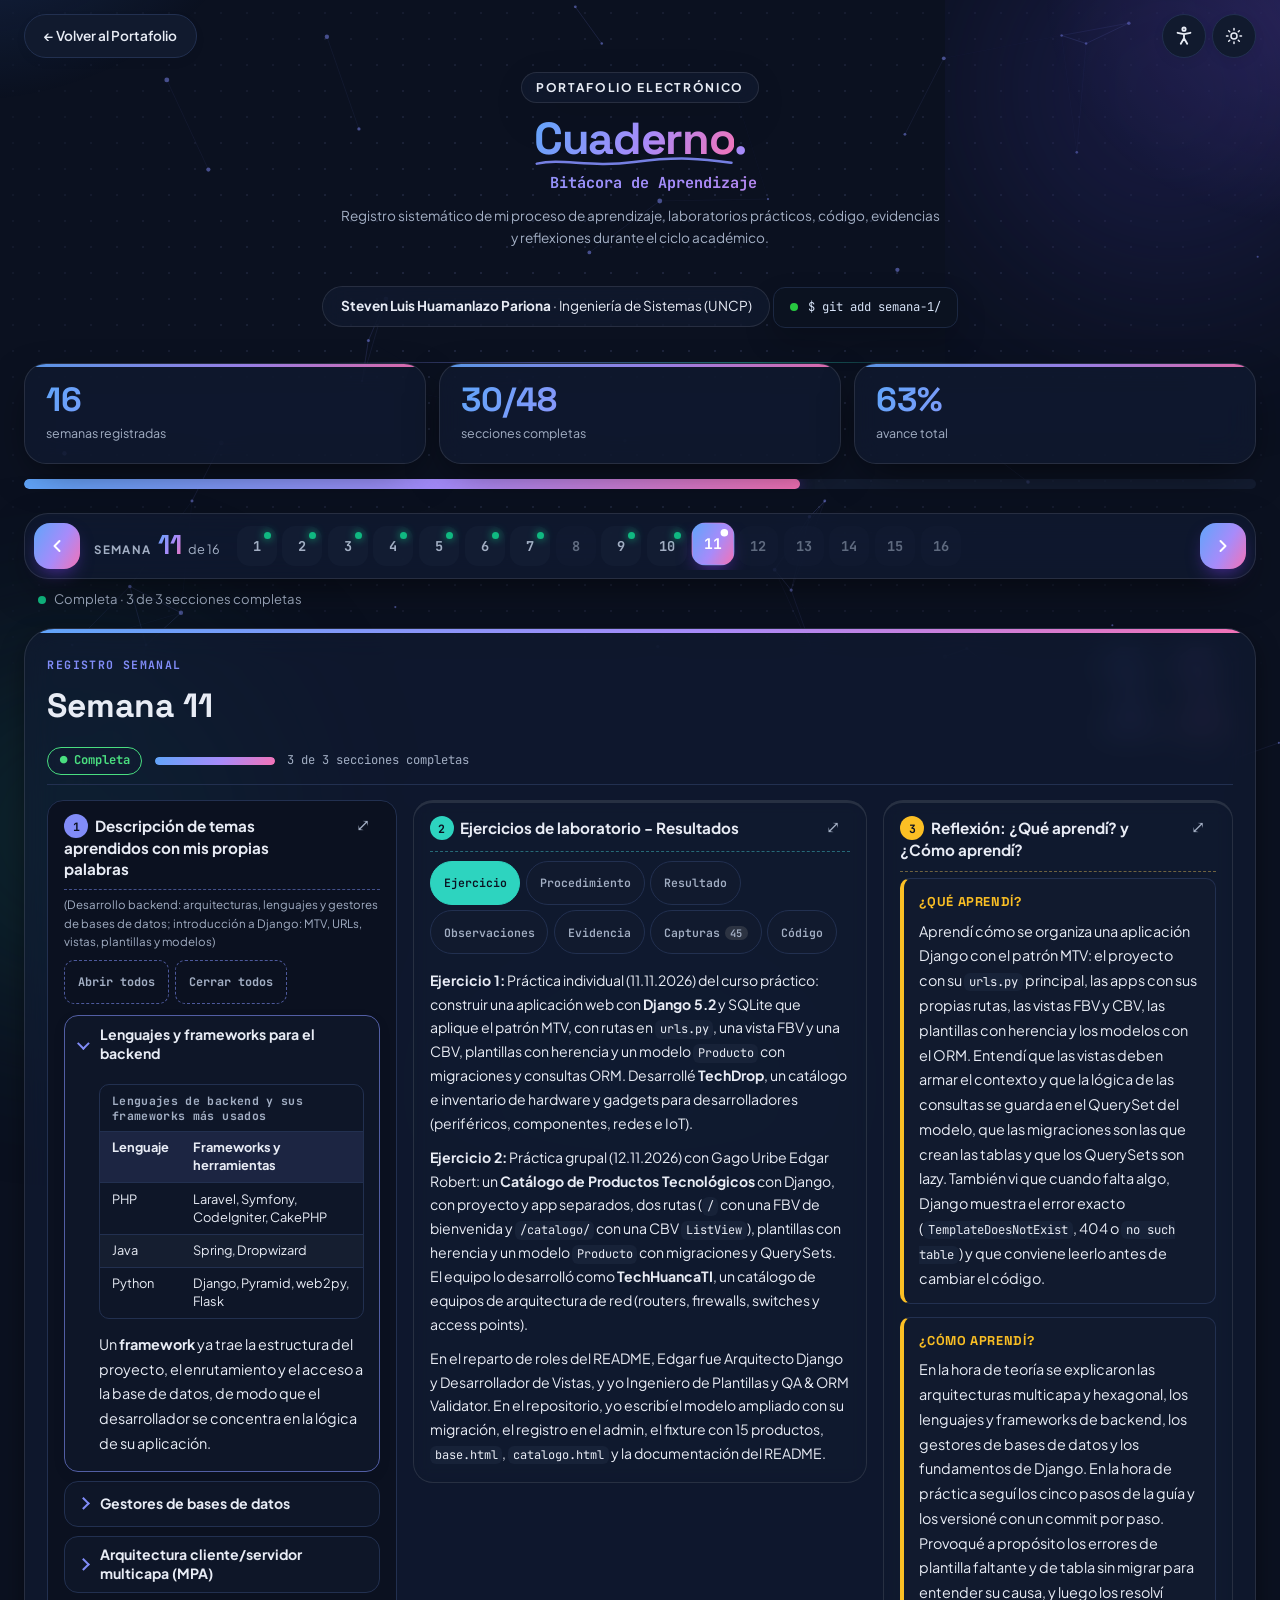
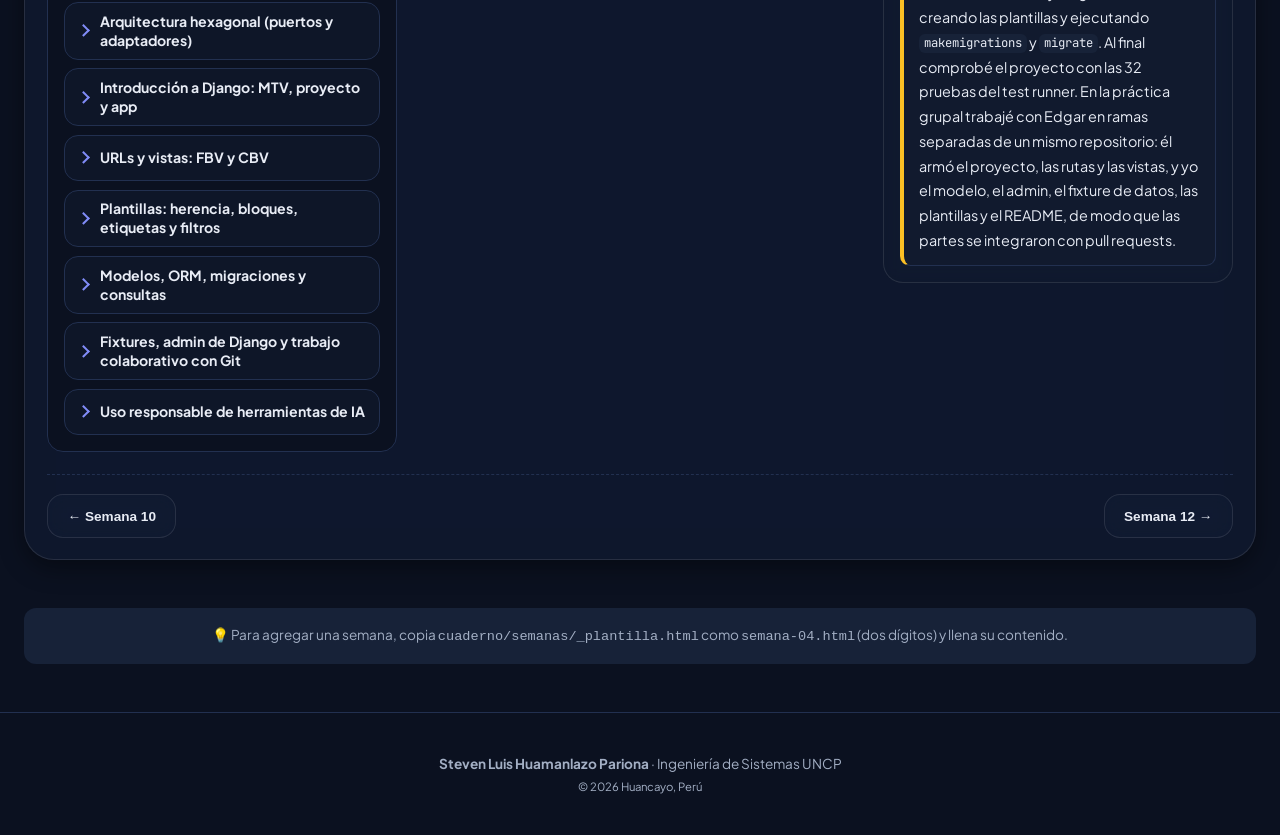
==== commit c9ea5ca7: "cuaderno por semanas con flechas y un lavado de cara al portafolio ahora el cuaderno muestra una sem" ====
--- a/cuaderno.html
+++ b/cuaderno.html
@@ -17,6 +17,7 @@
   <link rel="stylesheet" href="cuaderno/css/semanas.css" />
   <link rel="stylesheet" href="cuaderno/css/vista.css" />
   <link rel="stylesheet" href="cuaderno/css/pro.css" />
+  <link rel="stylesheet" href="cuaderno/css/moderno.css" />
   <script>
     /* Aplica tema y preferencias de accesibilidad guardadas antes de pintar */
     (function () {
--- a/cuaderno/css/pro.css
+++ b/cuaderno/css/pro.css
@@ -152,4 +152,77 @@
 .week-panel-inner .flow li:not(:last-child)::after { color: var(--col); }
 
 html[data-contrast="high"] .week-panel-inner > .section-block { border-top-width: 4px; }
-@media print { .topic > .topic-body, .topic:not([open]) .topic-body { display: block !important; } .topic-tools { display: none !important; } }+@media print { .topic > .topic-body, .topic:not([open]) .topic-body { display: block !important; } .topic-tools { display: none !important; } }
+
+/* ==========================================================================
+   Ejercicios diferenciados: filtro, colores por ejercicio, código recortado
+   ========================================================================== */
+:root { --ex1: #2563eb; --ex2: #9333ea; --ex3: #c2410c; }
+html[data-theme="dark"] { --ex1: #60a5fa; --ex2: #c084fc; --ex3: #fb923c; }
+.subgroup[data-ex="1"], .seg-btn[data-ex="1"] { --ex: var(--ex1); }
+.subgroup[data-ex="2"], .seg-btn[data-ex="2"] { --ex: var(--ex2); }
+.subgroup[data-ex="3"], .seg-btn[data-ex="3"] { --ex: var(--ex3); }
+.seg-btn:not([data-ex]), .seg-btn[data-ex=""] { --ex: var(--text-muted); }
+
+/* Barra de filtro */
+.seg { display: flex; flex-wrap: wrap; gap: 0.4rem; margin: 0 0 0.9rem; }
+.seg-btn {
+  display: inline-flex; align-items: center; gap: 0.45rem; min-height: 44px; padding: 0 0.85rem;
+  border-radius: 999px; cursor: pointer; background: var(--card-bg); color: var(--text-dark);
+  border: 1px solid var(--border-color); font: 700 0.76rem var(--font-mono);
+  transition: background 0.2s ease, border-color 0.2s ease, color 0.2s ease;
+}
+.seg-dot { width: 0.65rem; height: 0.65rem; border-radius: 50%; background: var(--ex); }
+.seg-num { padding: 0 0.4rem; border-radius: 999px; background: color-mix(in srgb, var(--ex) 16%, transparent); font-size: 0.68rem; }
+.seg-btn:hover { border-color: var(--ex); }
+.seg-btn[aria-pressed="true"] { background: var(--ex); border-color: var(--ex); color: #ffffff; }
+html[data-theme="dark"] .seg-btn[aria-pressed="true"] { color: #0b1120; }
+.seg-btn[aria-pressed="true"] .seg-dot { background: currentColor; }
+.seg-btn[aria-pressed="true"] .seg-num { background: rgba(255, 255, 255, 0.28); }
+html[data-theme="dark"] .seg-btn[aria-pressed="true"] .seg-num { background: rgba(0, 0, 0, 0.18); }
+
+/* Grupo de un ejercicio */
+.subgroup[hidden] { display: none; }
+.subgroup + .subgroup { margin-top: 1.4rem; }
+.subgroup-head {
+  display: flex; flex-wrap: wrap; align-items: center; gap: 0.5rem 0.7rem; margin-bottom: 0.7rem;
+  padding: 0.55rem 0.8rem; border-radius: 12px; border-left: 5px solid var(--ex);
+  background: color-mix(in srgb, var(--ex) 9%, var(--card-bg));
+}
+.ex-chip { padding: 0.15rem 0.6rem; border-radius: 999px; background: var(--ex); color: #ffffff; font: 800 0.7rem var(--font-mono); letter-spacing: 0.03em; }
+html[data-theme="dark"] .ex-chip { color: #0b1120; }
+.ex-title { flex: 1 1 14rem; font-weight: 700; font-size: 0.84rem; line-height: 1.35; color: var(--text-dark); }
+.ex-count { font: 600 0.72rem var(--font-mono); color: var(--text-muted); }
+
+/* Capturas: borde y número del color del ejercicio */
+.subgroup .shot-card { border-top: 3px solid var(--ex); }
+.subgroup .shot-card:hover { border-color: var(--ex); }
+.week-panel-inner .subgroup .shot-link::before { background: var(--ex); color: #ffffff; }
+html[data-theme="dark"] .week-panel-inner .subgroup .shot-link::before { color: #0b1120; }
+
+/* Código: cada archivo es una tarjeta recortada */
+.code-file { margin: 0 0 0.9rem; border: 1px solid var(--border-color); border-top: 3px solid var(--ex, var(--col)); border-radius: 12px; overflow: hidden; background: var(--card-bg); }
+.file-head { display: flex; align-items: center; justify-content: space-between; gap: 0.6rem; padding: 0.5rem 0.8rem; background: color-mix(in srgb, var(--ex, var(--col)) 8%, var(--card-bg)); }
+.file-head .file-name { margin: 0; color: var(--text-dark); font-weight: 700; word-break: break-all; }
+.file-meta { flex-shrink: 0; font: 600 0.7rem var(--font-mono); color: var(--text-muted); }
+.code-file .code-wrap pre, .code-file > pre { margin: 0; border-radius: 0; }
+.code-file.is-collapsed .code-wrap, .code-file.is-collapsed > pre { max-height: 15rem; overflow: hidden; position: relative; }
+.code-file.is-collapsed .code-wrap::after {
+  content: ""; position: absolute; inset: auto 0 0 0; height: 5rem; pointer-events: none;
+  background: linear-gradient(to bottom, transparent, #1e1e1e);
+}
+.code-more {
+  display: block; width: 100%; min-height: 44px; border: 0; border-top: 1px solid var(--border-color); cursor: pointer;
+  background: color-mix(in srgb, var(--ex, var(--col)) 8%, var(--card-bg)); color: var(--text-dark); font: 700 0.76rem var(--font-mono);
+}
+.code-more:hover { color: var(--ex, var(--col)); }
+@media print { .seg, .code-more { display: none !important; } .subgroup[hidden] { display: block !important; } .code-file.is-collapsed .code-wrap { max-height: none; } .code-file.is-collapsed .code-wrap::after { display: none; } }
+
+/* Tablas dentro de los temas */
+.table-wrap { overflow-x: auto; margin: 0.8rem 0; border: 1px solid var(--border-color); border-radius: 10px; }
+.table-wrap table { width: 100%; border-collapse: collapse; font-size: 0.8rem; line-height: 1.4; }
+.table-wrap caption { caption-side: top; text-align: left; padding: 0.5rem 0.75rem; font: 700 0.72rem var(--font-mono); color: var(--text-muted); letter-spacing: 0.03em; }
+.table-wrap th, .table-wrap td { padding: 0.45rem 0.75rem; text-align: left; vertical-align: top; border-top: 1px solid var(--border-color); }
+.table-wrap thead th { background: color-mix(in srgb, var(--col, var(--ex1)) 10%, var(--card-bg)); color: var(--text-dark); font-weight: 700; }
+.table-wrap tbody tr:nth-child(even) td { background: color-mix(in srgb, var(--text-muted) 5%, transparent); }
+.table-wrap td code { white-space: normal; word-break: break-word; }
--- a/cuaderno/css/moderno.css
+++ b/cuaderno/css/moderno.css
@@ -0,0 +1,197 @@
+/* ==========================================================================
+   CUADERNO — estilo moderno: cristal, degradados y una semana por vez
+   Va DESPUÉS de pro.css. Solo sobrescribe; si lo quitas, vuelve el diseño anterior.
+   ========================================================================== */
+:root {
+  --g1: #2563eb; --g2: #7c3aed; --g3: #06b6d4;
+  --grad: linear-gradient(120deg, var(--g1), var(--g2) 55%, #db2777);
+  --grad-soft: linear-gradient(135deg, rgba(37,99,235,.14), rgba(124,58,237,.14));
+  --glass: color-mix(in srgb, var(--card-bg) 72%, transparent);
+  --glass-edge: color-mix(in srgb, #fff 60%, transparent);
+  --glass-shadow: 0 10px 40px -12px rgba(37, 60, 140, .28);
+}
+html[data-theme="dark"] {
+  --g1: #60a5fa; --g2: #a78bfa; --g3: #22d3ee;
+  --grad: linear-gradient(120deg, #60a5fa, #a78bfa 55%, #f472b6);
+  --glass: color-mix(in srgb, #131c33 62%, transparent);
+  --glass-edge: rgba(255, 255, 255, .10);
+  --glass-shadow: 0 14px 44px -14px rgba(0, 0, 0, .7);
+}
+
+/* ---------- Aurora de fondo ---------- */
+body::before {
+  content: ""; position: fixed; inset: -20vmax; z-index: 0; pointer-events: none;
+  background:
+    radial-gradient(40vmax 32vmax at 12% 8%, rgba(37,99,235,.20), transparent 60%),
+    radial-gradient(36vmax 30vmax at 88% 18%, rgba(124,58,237,.18), transparent 60%),
+    radial-gradient(34vmax 28vmax at 50% 95%, rgba(6,182,212,.14), transparent 60%);
+  animation: aurora 26s ease-in-out infinite alternate;
+}
+html[data-theme="dark"] body::before {
+  background:
+    radial-gradient(40vmax 32vmax at 12% 8%, rgba(59,130,246,.22), transparent 60%),
+    radial-gradient(36vmax 30vmax at 88% 18%, rgba(139,92,246,.22), transparent 60%),
+    radial-gradient(34vmax 28vmax at 50% 95%, rgba(34,211,238,.12), transparent 60%);
+}
+@keyframes aurora { to { transform: translate3d(3vmax, -2vmax, 0) scale(1.08) rotate(2deg); } }
+
+/* ---------- Hero ---------- */
+.notebook-hero { padding: 4.5rem 0 2.2rem; }
+.badge-pill {
+  background: var(--glass); color: var(--text-dark); border: 1px solid var(--glass-edge);
+  backdrop-filter: blur(14px); -webkit-backdrop-filter: blur(14px);
+  box-shadow: var(--glass-shadow); letter-spacing: .14em;
+}
+.hero-title .nm {
+  background: var(--grad); -webkit-background-clip: text; background-clip: text;
+  -webkit-text-fill-color: transparent; color: transparent;
+}
+.hero-title .dot { color: var(--g2); -webkit-text-fill-color: var(--g2); }
+.hero-subtitle { background: var(--grad); -webkit-background-clip: text; background-clip: text; -webkit-text-fill-color: transparent; font-weight: 700; }
+.author-tag {
+  display: inline-block; padding: .55rem 1.1rem; border-radius: 999px;
+  background: var(--glass); border: 1px solid var(--glass-edge);
+  backdrop-filter: blur(14px); -webkit-backdrop-filter: blur(14px);
+}
+
+/* ---------- Resumen ---------- */
+.sum-card {
+  position: relative; overflow: hidden; background: var(--glass); border: 1px solid var(--glass-edge);
+  backdrop-filter: blur(16px) saturate(1.3); -webkit-backdrop-filter: blur(16px) saturate(1.3);
+  box-shadow: var(--glass-shadow); border-radius: 22px; padding: 1.15rem 1.3rem;
+  transition: transform .3s ease, box-shadow .3s ease;
+}
+.sum-card::before { content: ""; position: absolute; inset: 0 0 auto 0; height: 3px; background: var(--grad); opacity: .9; }
+.sum-card:hover { transform: translateY(-3px); }
+.sum-card strong {
+  font-size: 2.1rem; background: var(--grad); -webkit-background-clip: text; background-clip: text;
+  -webkit-text-fill-color: transparent;
+}
+.sum-bar { height: 10px; background: color-mix(in srgb, var(--card-subtle) 70%, transparent); }
+.sum-bar i { background: var(--grad) !important; box-shadow: 0 0 14px rgba(124, 58, 237, .5); }
+
+/* ---------- Barra de semanas (paginador) ---------- */
+.paged .week-nav { display: none; }
+.wk-stepper {
+  position: sticky; top: 4.4rem; z-index: 800; margin: 0 0 .6rem;
+  display: flex; align-items: center; gap: .6rem; padding: .5rem .55rem;
+  border-radius: 24px; background: var(--glass); border: 1px solid var(--glass-edge);
+  backdrop-filter: blur(18px) saturate(1.4); -webkit-backdrop-filter: blur(18px) saturate(1.4);
+  box-shadow: var(--glass-shadow);
+}
+.wk-arrow {
+  flex: none; width: 46px; height: 46px; border-radius: 16px; cursor: pointer; display: grid; place-items: center;
+  color: #fff; border: 0; background: var(--grad); box-shadow: 0 8px 18px -6px rgba(124, 58, 237, .6);
+  transition: transform .2s ease, filter .2s ease, opacity .2s ease;
+}
+.wk-arrow:hover:not(:disabled) { transform: translateY(-2px) scale(1.05); filter: brightness(1.08); }
+.wk-arrow:active:not(:disabled) { transform: scale(.94); }
+.wk-arrow:disabled { opacity: .35; cursor: not-allowed; box-shadow: none; filter: grayscale(.6); }
+.wk-now { flex: none; display: flex; align-items: baseline; gap: .4rem; padding: 0 .3rem; white-space: nowrap; }
+.wk-kicker { font-size: .72rem; text-transform: uppercase; letter-spacing: .12em; color: var(--text-muted); font-weight: 700; }
+.wk-num { font-family: var(--font-serif); font-size: 1.7rem; line-height: 1; background: var(--grad); -webkit-background-clip: text; background-clip: text; -webkit-text-fill-color: transparent; }
+.wk-of { font-size: .8rem; color: var(--text-muted); }
+.wk-strip { flex: 1 1 auto; min-width: 0; display: flex; gap: .35rem; overflow-x: auto; padding: 4px 2px; scrollbar-width: none; }
+.wk-strip::-webkit-scrollbar { display: none; }
+.wk-pill {
+  flex: none; position: relative; width: 40px; height: 40px; border-radius: 13px; cursor: pointer;
+  font: 700 .85rem var(--font-mono); color: var(--text-muted);
+  background: color-mix(in srgb, var(--card-subtle) 55%, transparent); border: 1px solid transparent;
+  transition: all .22s ease;
+}
+.wk-pill:hover { color: var(--text-dark); border-color: var(--glass-edge); transform: translateY(-2px); }
+.wk-pill::after { content: ""; position: absolute; right: 5px; top: 5px; width: 7px; height: 7px; border-radius: 50%; background: transparent; }
+.wk-pill.is-done::after { background: #10b981; box-shadow: 0 0 8px #10b981; }
+.wk-pill.is-progress::after { background: #f59e0b; }
+.wk-pill.is-pending { opacity: .55; }
+.wk-pill[aria-current="true"] { color: #fff; background: var(--grad); opacity: 1; transform: translateY(-2px) scale(1.08); box-shadow: 0 8px 18px -6px rgba(124, 58, 237, .65); }
+.wk-pill[aria-current="true"]::after { background: #fff; box-shadow: none; }
+.wk-arrow:focus-visible, .wk-pill:focus-visible { outline: 3px solid var(--g3); outline-offset: 2px; }
+.wk-status { margin: 0 0 1.2rem .9rem; font-size: .82rem; color: var(--text-muted); }
+.wk-status::before { content: ""; display: inline-block; width: 8px; height: 8px; border-radius: 50%; margin-right: .5rem; background: var(--text-muted); }
+.wk-status.is-done::before { background: #10b981; } .wk-status.is-progress::before { background: #f59e0b; }
+
+/* ---------- Una semana a la vez: sin línea de tiempo ---------- */
+.paged .timeline { border-left: 0; padding-left: 0; margin: 1rem 0 2rem; gap: 0; }
+.paged .week-card[hidden] { display: none; }
+.paged .week-marker {
+  position: absolute; left: auto; right: 1.4rem; top: .2rem; width: auto; height: auto; border: 0; background: none;
+  box-shadow: none; border-radius: 0; font-size: clamp(4rem, 10vw, 7.5rem); line-height: 1; font-weight: 800;
+  background: var(--grad); -webkit-background-clip: text; background-clip: text; -webkit-text-fill-color: transparent;
+  opacity: .16; pointer-events: none; animation: none !important; z-index: 0;
+}
+.paged .card-header, .paged .week-panel { position: relative; z-index: 1; }
+.card-body {
+  background: var(--glass); border: 1px solid var(--glass-edge); border-radius: 30px;
+  backdrop-filter: blur(16px) saturate(1.3); -webkit-backdrop-filter: blur(16px) saturate(1.3);
+  box-shadow: var(--glass-shadow); position: relative; overflow: hidden;
+}
+.card-body::before {
+  content: ""; position: absolute; inset: 0 0 auto 0; height: 4px; background: var(--grad);
+}
+.paged .week-toggle { pointer-events: none; }
+.paged .wt-chev { display: none; }
+.card-header h2 { font-size: clamp(1.5rem, 3.2vw, 2.1rem); }
+.status-chip { border-radius: 999px; backdrop-filter: blur(6px); }
+.wp-bar { height: 8px; }
+.wp-bar i { background: var(--grad) !important; }
+
+/* Entrada de la semana */
+@keyframes wk-in { from { opacity: 0; transform: translateY(18px) scale(.985); filter: blur(4px); } to { opacity: 1; transform: none; filter: none; } }
+.paged .week-card.wk-enter { animation: wk-in .55s cubic-bezier(.2,.8,.2,1) both; }
+.paged .week-card.wk-enter .section-block { animation: wk-in .6s cubic-bezier(.2,.8,.2,1) both; }
+.paged .week-card.wk-enter .section-block:nth-child(2) { animation-delay: .08s; }
+.paged .week-card.wk-enter .section-block:nth-child(3) { animation-delay: .16s; }
+
+/* ---------- Columnas, temas y código ---------- */
+.week-panel-inner > .section-block {
+  background: color-mix(in srgb, var(--card-bg) 55%, transparent); border-radius: 20px;
+  border: 1px solid var(--glass-edge); border-top-width: 3px;
+  backdrop-filter: blur(8px); -webkit-backdrop-filter: blur(8px);
+}
+.topic { border-radius: 14px; background: color-mix(in srgb, var(--card-bg) 60%, transparent); transition: border-color .25s, box-shadow .25s, transform .25s; }
+.topic:hover { transform: translateX(2px); }
+.shot-card { border-radius: 16px; transition: transform .3s ease, box-shadow .3s ease, border-color .3s; overflow: hidden; }
+.shot-card:hover { transform: translateY(-5px); box-shadow: 0 20px 40px -14px rgba(60, 60, 160, .4); }
+.code-file { border-radius: 14px; box-shadow: var(--glass-shadow); }
+.code-file::before {
+  content: ""; display: block; height: 26px;
+  background:
+    radial-gradient(circle at 14px 13px, #ff5f57 4.5px, transparent 5px),
+    radial-gradient(circle at 32px 13px, #febc2e 4.5px, transparent 5px),
+    radial-gradient(circle at 50px 13px, #28c840 4.5px, transparent 5px),
+    color-mix(in srgb, var(--card-subtle) 80%, transparent);
+}
+
+/* ---------- Pie de semana ---------- */
+.pager-btn {
+  border-radius: 16px; background: var(--glass); border: 1px solid var(--glass-edge);
+  backdrop-filter: blur(10px); -webkit-backdrop-filter: blur(10px); transition: transform .2s, box-shadow .2s;
+}
+.pager-btn:hover { background: var(--grad); color: #fff; border-color: transparent; transform: translateY(-2px); box-shadow: 0 10px 22px -8px rgba(124, 58, 237, .6); }
+
+/* ---------- Móvil ---------- */
+@media (max-width: 720px) {
+  .wk-stepper { top: 3.6rem; gap: .4rem; padding: .4rem; border-radius: 20px; }
+  .wk-arrow { width: 40px; height: 40px; border-radius: 13px; }
+  .wk-kicker, .wk-of { display: none; }
+  .wk-num { font-size: 1.4rem; min-width: 1.6ch; text-align: center; }
+  .wk-pill { width: 36px; height: 36px; }
+  .card-body { border-radius: 22px; padding: 1.3rem; }
+  .sum-card strong { font-size: 1.6rem; }
+}
+
+/* ---------- Accesibilidad ---------- */
+html[data-motion="reduce"] body::before,
+html[data-motion="reduce"] .paged .week-card.wk-enter,
+html[data-motion="reduce"] .paged .week-card.wk-enter .section-block { animation: none !important; }
+html[data-motion="reduce"] .sum-card, html[data-motion="reduce"] .shot-card, html[data-motion="reduce"] .wk-pill, html[data-motion="reduce"] .wk-arrow { transition: none; }
+@media (prefers-reduced-motion: reduce) {
+  body::before, .paged .week-card.wk-enter, .paged .week-card.wk-enter .section-block { animation: none !important; }
+}
+html[data-contrast="high"] body::before { display: none; }
+html[data-contrast="high"] .card-body, html[data-contrast="high"] .sum-card, html[data-contrast="high"] .wk-stepper,
+html[data-contrast="high"] .week-panel-inner > .section-block { backdrop-filter: none; background: var(--card-bg); }
+html[data-contrast="high"] .hero-title .nm, html[data-contrast="high"] .wk-num, html[data-contrast="high"] .sum-card strong,
+html[data-contrast="high"] .hero-subtitle { background: none; -webkit-text-fill-color: currentColor; color: var(--text-dark); }
+@media print { .wk-stepper, .wk-status, body::before { display: none !important; } .paged .week-card[hidden] { display: block !important; } }
